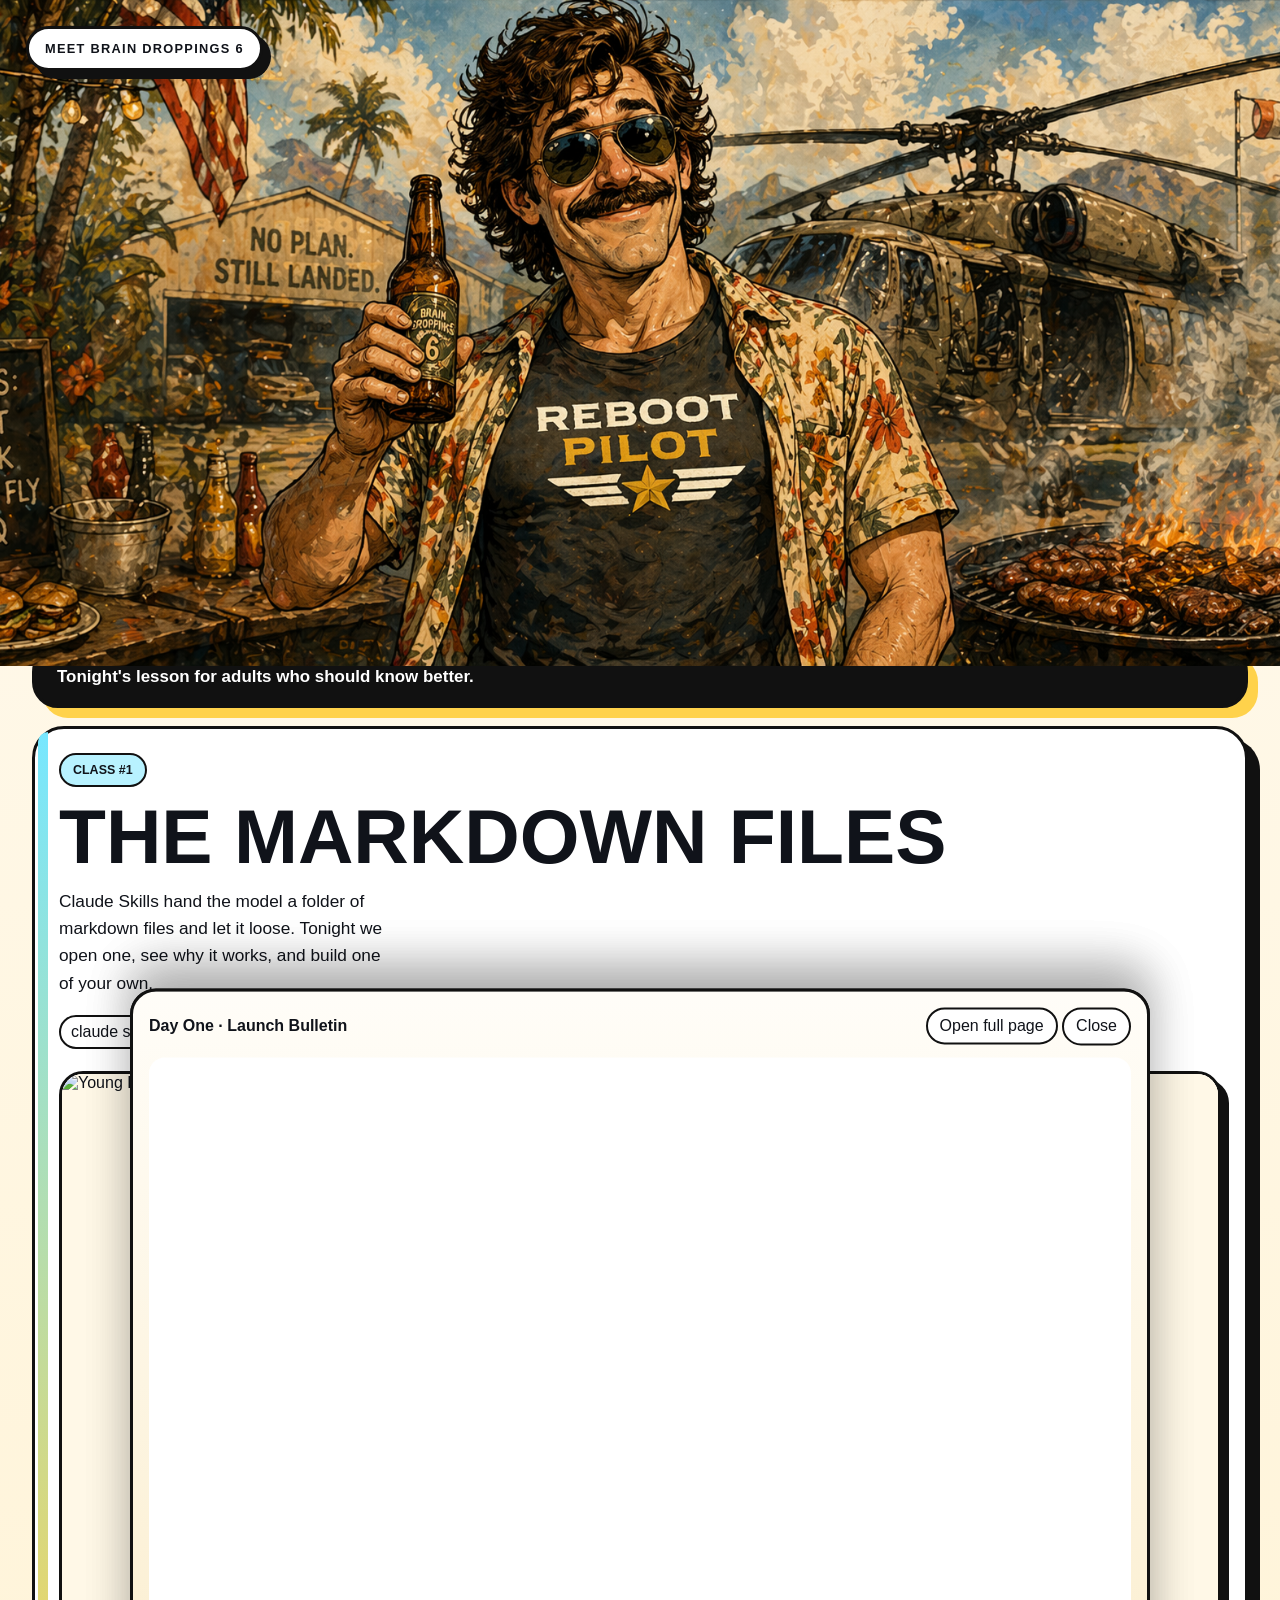
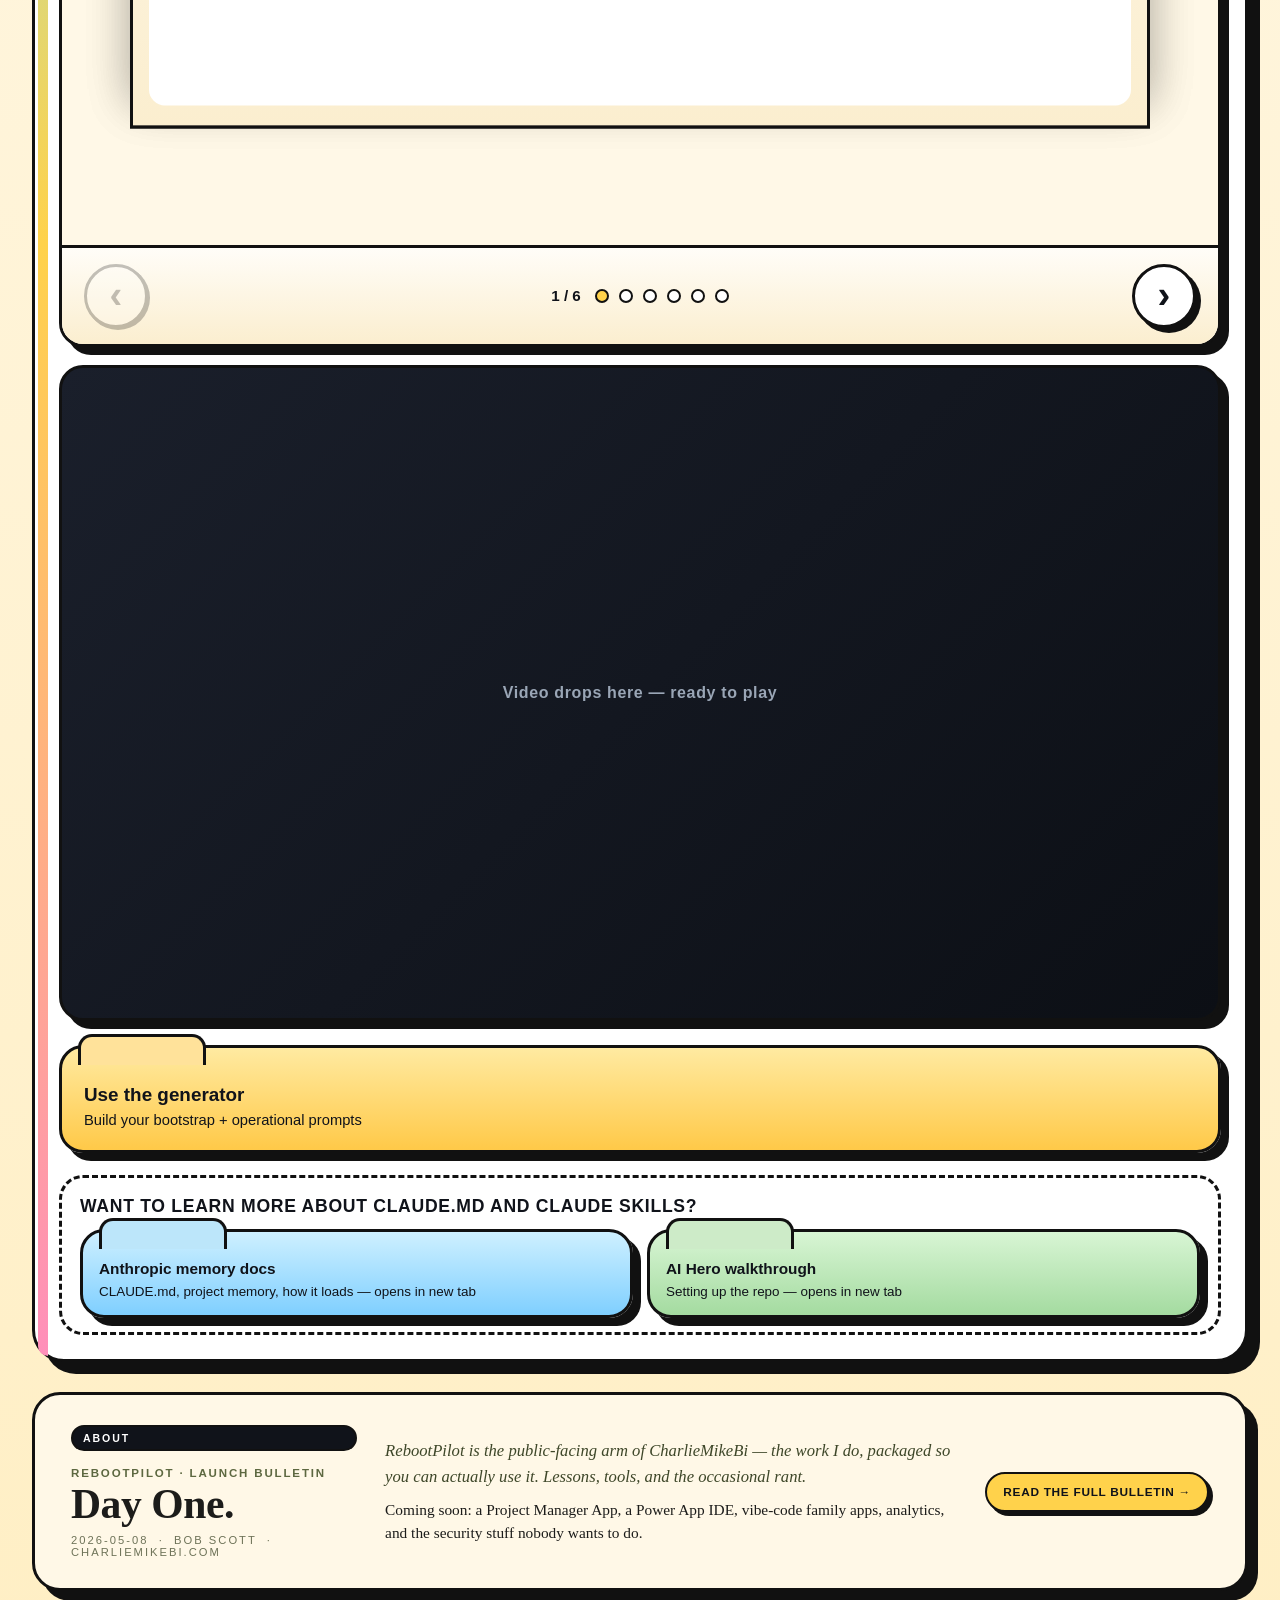
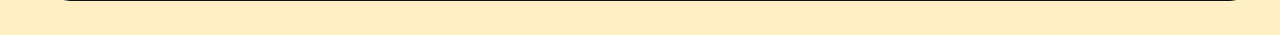
==== index.html @ c3f20cb5 "comic: strip Gemini watermark stars from all 6 panels; move carousel prev/next out of image overlay " ====
<!doctype html>
<html lang="en">
<head>
<meta charset="utf-8" />
<meta name="viewport" content="width=device-width,initial-scale=1" />
<title>RebootPilot &mdash; The Markdown Files</title>
<link rel="stylesheet" href="styles.css" />
</head>
<body>
<section class="hero">
  <img src="assets/brain-droppings-6-banner.png" alt="Brain Droppings 6" class="hero-image" />
  <div class="hero-mark">Meet Brain Droppings 6</div>
</section>

<main class="deck">
  <section class="headline-card">Tonight's lesson for adults who should know better.</section>
  <section class="layout">
    <article class="lesson-card">
      <span class="eyebrow">Class #1</span>
      <h1>The Markdown Files</h1>
      <p class="lede">Claude Skills hand the model a folder of markdown files and let it loose. Tonight we open one, see why it works, and build one of your own.</p>
      <div class="meta-row">
        <span>claude skills</span><span>llm</span><span>difficulty 2/5</span>
      </div>
      <figure class="comic comic-carousel" aria-roledescription="carousel" aria-label="The Markdown Files comic">
        <div class="carousel-stage">
          <div class="carousel-track" id="comicTrack">
            <div class="carousel-slide" role="group" aria-roledescription="slide" aria-label="Panel 1 of 6">
              <img src="assets/comic1-1.png" alt="Young Bub hands SFC Murillo a yellow sticky note reading 0600 BUB DRESS BLUES M." loading="eager" />
            </div>
            <div class="carousel-slide" role="group" aria-roledescription="slide" aria-label="Panel 2 of 6">
              <img src="assets/comic1-2.png" alt="On the PT field, Murillo yells YOU WILL NOT DISRESPECT YOUR LT while Lt Droppings stands at attention." loading="lazy" />
            </div>
            <div class="carousel-slide" role="group" aria-roledescription="slide" aria-label="Panel 3 of 6">
              <img src="assets/comic1-3.png" alt="Years later, 1LT Droppings at his desk; Murillo, now in civvies with a duffel, says GOOD TO SEE HOW MUCH BETTER YOU&#39;VE GOTTEN AT PT, SIR." loading="lazy" />
            </div>
            <div class="carousel-slide" role="group" aria-roledescription="slide" aria-label="Panel 4 of 6">
              <img src="assets/comic1-4.png" alt="Modern Bob in a Hawaiian shirt holds a beer next to a RebootPilot mug while an auto-routed Friday Jersey Day email loads on the laptop." loading="lazy" />
            </div>
            <div class="carousel-slide" role="group" aria-roledescription="slide" aria-label="Panel 5 of 6">
              <img src="assets/comic1-5.png" alt="From a pickup truck Bob calls GOOD LUCK BUB to his teenage son in a fantasy-football jersey outside Oceanview High." loading="lazy" />
            </div>
            <div class="carousel-slide" role="group" aria-roledescription="slide" aria-label="Panel 6 of 6">
              <img src="assets/comic1-6.png" alt="On the porch at sunset Bob and his son share a laugh; the framed 0600 BUB DRESS BLUES M note hangs on the wall behind them." loading="lazy" />
            </div>
          </div>
          <div class="carousel-banner" id="comicBanner" hidden>17 Years Later</div>
        </div>
        <div class="carousel-foot">
          <button class="carousel-btn carousel-btn--prev" type="button" data-comic-prev aria-label="Previous panel">&lsaquo;</button>
          <div class="carousel-meta">
            <span class="carousel-counter" id="comicCounter">1 / 6</span>
            <div class="carousel-dots" role="tablist" aria-label="Jump to panel">
              <button type="button" data-comic-dot="0" aria-label="Panel 1"></button>
              <button type="button" data-comic-dot="1" aria-label="Panel 2"></button>
              <button type="button" data-comic-dot="2" aria-label="Panel 3"></button>
              <button type="button" data-comic-dot="3" aria-label="Panel 4"></button>
              <button type="button" data-comic-dot="4" aria-label="Panel 5"></button>
              <button type="button" data-comic-dot="5" aria-label="Panel 6"></button>
            </div>
          </div>
          <button class="carousel-btn carousel-btn--next" type="button" data-comic-next aria-label="Next panel">&rsaquo;</button>
        </div>
      </figure>
      <figure class="lesson-video" aria-label="Lesson video">
        <div class="video-placeholder">Video drops here &mdash; ready to play</div>
      </figure>
      <div class="folder-row folder-row--main">
        <button class="folder folder--tool" type="button" data-tool-toggle>
          <strong>Use the generator</strong>
          <span>Build your bootstrap + operational prompts</span>
        </button>
      </div>
      <aside class="learn-more">
        <h3 class="learn-more-title">Want to learn more about CLAUDE.md and Claude Skills?</h3>
        <div class="folder-row folder-row--learn">
          <a class="folder folder--docs" href="https://code.claude.com/docs/en/memory" target="_blank" rel="noopener noreferrer">
            <strong>Anthropic memory docs</strong>
            <span>CLAUDE.md, project memory, how it loads &mdash; opens in new tab</span>
          </a>
          <a class="folder folder--ref" href="https://www.aihero.dev/setting-up-the-repo-3qgzu" target="_blank" rel="noopener noreferrer">
            <strong>AI Hero walkthrough</strong>
            <span>Setting up the repo &mdash; opens in new tab</span>
          </a>
        </div>
      </aside>
    </article>

    <aside class="side-column about-band">
      <section class="bulletin">
        <div class="bulletin-mast">
          <span class="bulletin-tag">About</span>
          <div class="bulletin-kicker">RebootPilot &middot; Launch Bulletin</div>
          <h2 class="bulletin-headline">Day One.</h2>
          <p class="bulletin-meta">2026-05-08 &nbsp;&middot;&nbsp; Bob Scott &nbsp;&middot;&nbsp; charliemikebi.com</p>
        </div>
        <div class="bulletin-body">
          <p class="bulletin-lede">RebootPilot is the public-facing arm of CharlieMikeBi &mdash; the work I do, packaged so you can actually use it. Lessons, tools, and the occasional rant.</p>
          <p class="bulletin-tease">Coming soon: a Project Manager App, a Power App IDE, vibe-code family apps, analytics, and the security stuff nobody wants to do.</p>
        </div>
        <a class="bulletin-link" href="launch-flyer.html" data-bulletin-toggle>Read the full bulletin &rarr;</a>
      </section>
    </aside>
  </section>
</main>

<div class="drawer-scrim" id="drawerScrim" hidden></div>

<div class="notebook" id="toolNotebook">
  <div class="notebook-sheet">
    <div class="notebook-tabs">
      <strong>Prompt Generator</strong>
      <div>
        <a href="items/note-intake.html">Open full page</a>
        <button type="button" data-close-drawer>Close</button>
      </div>
    </div>
    <iframe title="Note Intake" data-src="items/note-intake.html"></iframe>
  </div>
</div>

<div class="notebook" id="bulletinDrawer">
  <div class="notebook-sheet">
    <div class="notebook-tabs">
      <strong>Day One &middot; Launch Bulletin</strong>
      <div>
        <a href="launch-flyer.html">Open full page</a>
        <button type="button" data-close-drawer>Close</button>
      </div>
    </div>
    <iframe title="Day One Launch Bulletin" data-src="launch-flyer.html"></iframe>
  </div>
</div>

<script src="script.js"></script>
</body>
</html>
---- styles.css ----
:root{--ink:#10131a;--paper:#fff8e7;--pink:#ff8fba;--sky:#77e7ff;--gold:#ffd24b;--line:#111;--shadow:12px 12px 0 #111}*{box-sizing:border-box}body{margin:0;background:linear-gradient(180deg,#fffaf0,#ffefc5);color:var(--ink);font-family:"Trebuchet MS",Verdana,sans-serif}.hero{position:relative}.hero-image{display:block;width:100%;height:74vh;object-fit:cover}.hero-mark{position:absolute;left:26px;top:26px;padding:12px 16px;border:3px solid var(--line);border-radius:999px;background:#fff;box-shadow:8px 8px 0 var(--line);font-size:.8rem;font-weight:900;text-transform:uppercase;letter-spacing:.1em}.deck{width:min(95%,1240px);margin:-20px auto 44px;display:grid;gap:18px}.headline-card{padding:18px 22px;border:3px solid var(--line);border-radius:26px;background:#111;color:#fff;box-shadow:10px 10px 0 var(--gold);font-size:1.06rem;font-weight:800}.layout{display:grid;grid-template-columns:1fr;gap:22px}.lesson-card,.bubble,.notebook-sheet{background:#fff;border:3px solid var(--line)}.lesson-card{padding:24px;border-radius:32px;box-shadow:var(--shadow);position:relative}.lesson-card::before{content:"";position:absolute;inset:3px auto 3px 3px;width:10px;background:linear-gradient(180deg,var(--sky),var(--gold),var(--pink));border-radius:29px 0 0 29px}.eyebrow{display:inline-flex;padding:8px 12px;border:2px solid var(--line);border-radius:999px;background:#b8f2ff;font-size:.78rem;font-weight:900;text-transform:uppercase}.lesson-card h1{margin:16px 0 10px;font-family:Impact,Haettenschweiler,"Arial Narrow Bold",sans-serif;font-size:clamp(3rem,6vw,5rem);line-height:.88;text-transform:uppercase}.lede{max-width:34ch;font-size:1.08rem;line-height:1.58}.meta-row{display:flex;flex-wrap:wrap;gap:8px;margin:18px 0}.meta-row span{padding:6px 10px;border:2px solid var(--line);border-radius:999px;background:#fff}.folder-row{display:grid;grid-template-columns:repeat(auto-fit,minmax(220px,1fr));gap:14px;margin-top:20px}.folder{position:relative;display:block;padding:30px 18px 18px;border:3px solid var(--line);border-radius:24px;text-align:left;background:#fff;color:var(--ink);text-decoration:none;font:inherit;cursor:pointer;box-shadow:8px 8px 0 var(--line)}.folder::before{content:"";position:absolute;top:-14px;left:16px;width:122px;height:28px;border:3px solid var(--line);border-bottom:none;border-radius:14px 14px 0 0}.folder strong{display:block;font-size:1.05rem}.folder span{display:block;margin-top:6px;font-size:.92rem}.folder--video{background:linear-gradient(180deg,#ffdce8,#ffabc8)}.folder--video::before{background:#ffd7e5}.folder--tool{background:linear-gradient(180deg,#ffeaa1,#ffc948)}.folder--tool::before{background:#ffe29a}.folder--docs{background:linear-gradient(180deg,#cef0ff,#7fcfff)}.folder--docs::before{background:#bce6fa}.folder--ref{background:linear-gradient(180deg,#d8f5d4,#a4dba0)}.folder--ref::before{background:#cdebc8}.video-stage{display:none;margin-top:18px;padding:16px;border:3px dashed var(--line);border-radius:24px;background:linear-gradient(135deg,#d7fbff,#fff4ba,#ffd7e8)}.video-stage.is-open{display:block}.stage-bar,.notebook-tabs{display:flex;justify-content:space-between;gap:10px;align-items:center;margin-bottom:12px}.stage-bar button,.notebook-tabs button,.notebook-tabs a{padding:8px 12px;border-radius:999px;border:2px solid var(--line);background:#fff;color:var(--ink);text-decoration:none;font:inherit;cursor:pointer}.video-placeholder{aspect-ratio:16/9;border:3px solid var(--line);border-radius:20px;background:rgba(255,255,255,.55);display:flex;align-items:center;justify-content:center;text-align:center;font-weight:800}.side-column{display:grid;gap:14px}.about-band{margin-top:8px}.bubble{padding:18px;border-radius:24px;box-shadow:10px 10px 0 var(--line)}.bubble strong{display:block;margin-bottom:8px;font-size:.8rem;text-transform:uppercase}.bubble p{margin:0;line-height:1.6}.bubble--pink{background:#ffe3ee}.bubble--sky{background:#d8f8ff}.notebook{position:fixed;left:0;right:0;bottom:0;z-index:30;padding:12px;transform:translateY(110%);transition:transform .55s cubic-bezier(.16,1,.3,1);will-change:transform;pointer-events:none}.notebook.is-open{transform:translateY(0);pointer-events:auto}.drawer-scrim{position:fixed;inset:0;background:rgba(16,19,26,.55);opacity:0;transition:opacity .3s ease;z-index:25;cursor:pointer}.drawer-scrim.is-visible{opacity:1}body.drawer-open{overflow:hidden}.notebook-sheet{width:min(1020px,100%);margin:0 auto;border-radius:26px 26px 0 0;box-shadow:0 -24px 46px rgba(0,0,0,.18);padding:16px;background:linear-gradient(180deg,#fffdf8,#fbeecf)}.notebook-sheet iframe{width:100%;height:min(72vh,760px);border:0;border-radius:16px;background:#fff}.comic{margin:22px 0 6px;padding:0;border:3px solid var(--line);border-radius:24px;overflow:hidden;background:#fff;box-shadow:8px 8px 0 var(--line)}.comic-carousel{padding:0}.carousel-stage{position:relative;background:var(--paper);overflow:hidden}.carousel-track{display:flex;width:100%;transition:transform .45s cubic-bezier(.16,1,.3,1);will-change:transform}.carousel-slide{flex:0 0 100%;display:block;background:var(--paper)}.carousel-slide img{display:block;width:100%;height:auto;background:var(--paper)}.carousel-banner{position:absolute;top:14px;left:14px;padding:8px 14px;border:3px solid var(--line);border-radius:999px;background:#111;color:var(--gold);font-family:Impact,Haettenschweiler,"Arial Narrow Bold",sans-serif;font-size:.92rem;letter-spacing:.16em;text-transform:uppercase;box-shadow:3px 3px 0 var(--line);z-index:5;pointer-events:none}.carousel-banner[hidden]{display:none}.carousel-foot{display:flex;justify-content:space-between;align-items:center;gap:18px;padding:16px 22px;border-top:3px solid var(--line);background:linear-gradient(180deg,#fffdf8,#fbeecf)}.carousel-meta{display:flex;align-items:center;gap:14px;flex:1;justify-content:center}.carousel-btn{width:64px;height:64px;border:3px solid var(--line);border-radius:999px;background:#fff;font-size:2.4rem;font-weight:900;cursor:pointer;box-shadow:5px 5px 0 var(--line);font-family:inherit;line-height:1;display:flex;align-items:center;justify-content:center;color:var(--ink);transition:transform .15s ease,background .15s ease;flex-shrink:0;padding:0}.carousel-btn:hover:not(:disabled){background:var(--gold);transform:scale(1.06)}.carousel-btn:disabled{opacity:.25;cursor:not-allowed;box-shadow:2px 2px 0 var(--line)}.carousel-counter{font-weight:800;font-size:.95rem}.carousel-dots{display:flex;gap:10px}.carousel-dots button{width:14px;height:14px;border-radius:50%;border:2px solid var(--line);background:#fff;cursor:pointer;padding:0;transition:transform .15s ease,background .15s ease}.carousel-dots button:hover{transform:scale(1.2)}.carousel-dots button[aria-current="true"]{background:var(--gold)}@media(max-width:540px){.carousel-btn{width:52px;height:52px;font-size:2rem}.carousel-banner{font-size:.82rem;padding:6px 12px}.carousel-foot{padding:12px 14px;gap:10px}.carousel-meta{gap:8px}}.lesson-video{margin:18px 0 6px;padding:0;border:3px solid var(--line);border-radius:24px;overflow:hidden;background:#101216;box-shadow:8px 8px 0 var(--line)}.lesson-video .video-placeholder{aspect-ratio:16/9;border:0;border-radius:0;background:linear-gradient(135deg,#1a1f2b,#0c0f15);color:#9aa6b6;display:flex;align-items:center;justify-content:center;text-align:center;font-weight:800;letter-spacing:.04em}.lesson-video iframe{display:block;width:100%;aspect-ratio:16/9;border:0}.folder-row--main{grid-template-columns:1fr;margin-top:24px}.folder-row--main .folder{padding:36px 22px 22px}.folder-row--main .folder strong{font-size:1.18rem}.learn-more{margin-top:22px;padding:18px 18px 14px;border:3px dashed var(--line);border-radius:24px;background:rgba(255,255,255,.55)}.learn-more-title{margin:0 0 12px;font-family:Impact,Haettenschweiler,"Arial Narrow Bold",sans-serif;font-size:1.1rem;letter-spacing:.04em;text-transform:uppercase;color:var(--ink)}.folder-row--learn{grid-template-columns:repeat(auto-fit,minmax(220px,1fr));margin-top:0}.folder-row--learn .folder{padding:28px 16px 16px}.folder-row--learn .folder strong{font-size:.96rem}.folder-row--learn .folder span{font-size:.84rem}.bulletin-tag{display:inline-block;margin-bottom:10px;padding:5px 10px;border:2px solid var(--line);border-radius:999px;background:var(--ink);color:#fff;font-family:"Helvetica Neue",Arial,sans-serif;font-size:.66rem;font-weight:900;text-transform:uppercase;letter-spacing:.18em}.bulletin{padding:30px 36px;background:var(--paper);border:3px solid var(--line);border-radius:28px;box-shadow:10px 10px 0 var(--line);font-family:"Iowan Old Style","Palatino Linotype",Georgia,serif;color:#1c1c1a;display:grid;grid-template-columns:minmax(220px,1fr) 2fr auto;gap:28px;align-items:center}.bulletin-mast{display:flex;flex-direction:column;gap:6px}.bulletin-kicker{font-family:"Helvetica Neue",Arial,sans-serif;font-weight:800;text-transform:uppercase;letter-spacing:.16em;font-size:.72rem;color:#5d6840;margin:0}.bulletin-headline{font-family:"Iowan Old Style","Palatino Linotype",Georgia,serif;font-size:2.6rem;line-height:.95;letter-spacing:-.01em;font-weight:800;margin:0;text-transform:none;color:#1c1c1a}.bulletin-meta{font-family:"Helvetica Neue",Arial,sans-serif;font-size:.7rem;text-transform:uppercase;letter-spacing:.18em;color:#3e4729;margin:4px 0 0;opacity:.75}.bulletin-body{display:flex;flex-direction:column;gap:8px}.bulletin-lede{font-style:italic;font-size:1.04rem;line-height:1.55;margin:0;color:#3e4729}.bulletin-tease{font-size:.96rem;line-height:1.55;margin:0}.bulletin-link{display:inline-block;justify-self:end;padding:11px 16px;border:2px solid var(--line);border-radius:999px;background:var(--gold);color:var(--ink);text-decoration:none;font-family:"Helvetica Neue",Arial,sans-serif;font-weight:800;text-transform:uppercase;letter-spacing:.06em;font-size:.74rem;box-shadow:4px 4px 0 var(--line);white-space:nowrap}.bulletin-link:hover{background:var(--pink)}@media(max-width:920px){.bulletin{grid-template-columns:1fr;gap:18px;padding:22px}.bulletin-headline{font-size:2rem}.bulletin-link{justify-self:start}}@media(max-width:920px){.layout,.folder-row{grid-template-columns:1fr}.hero-mark{left:20px;top:20px}.bulletin-headline{font-size:2rem}}
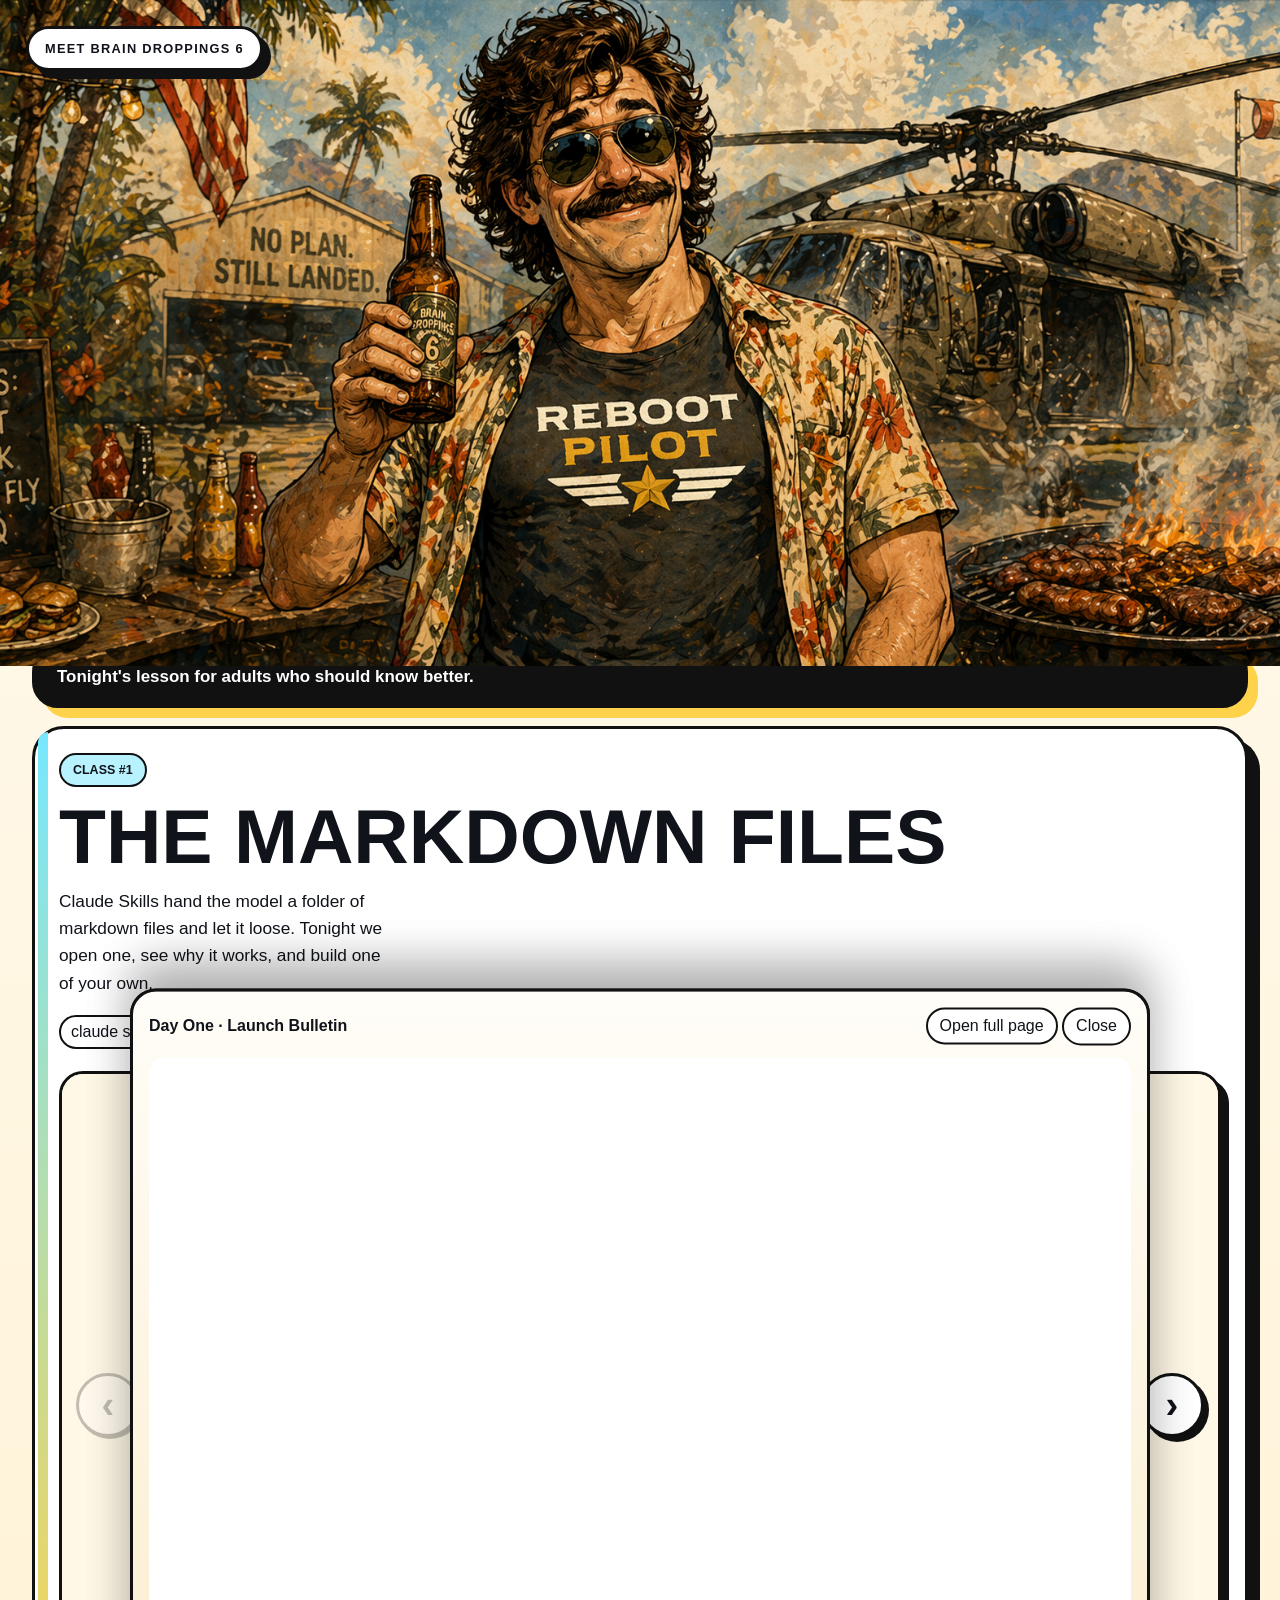
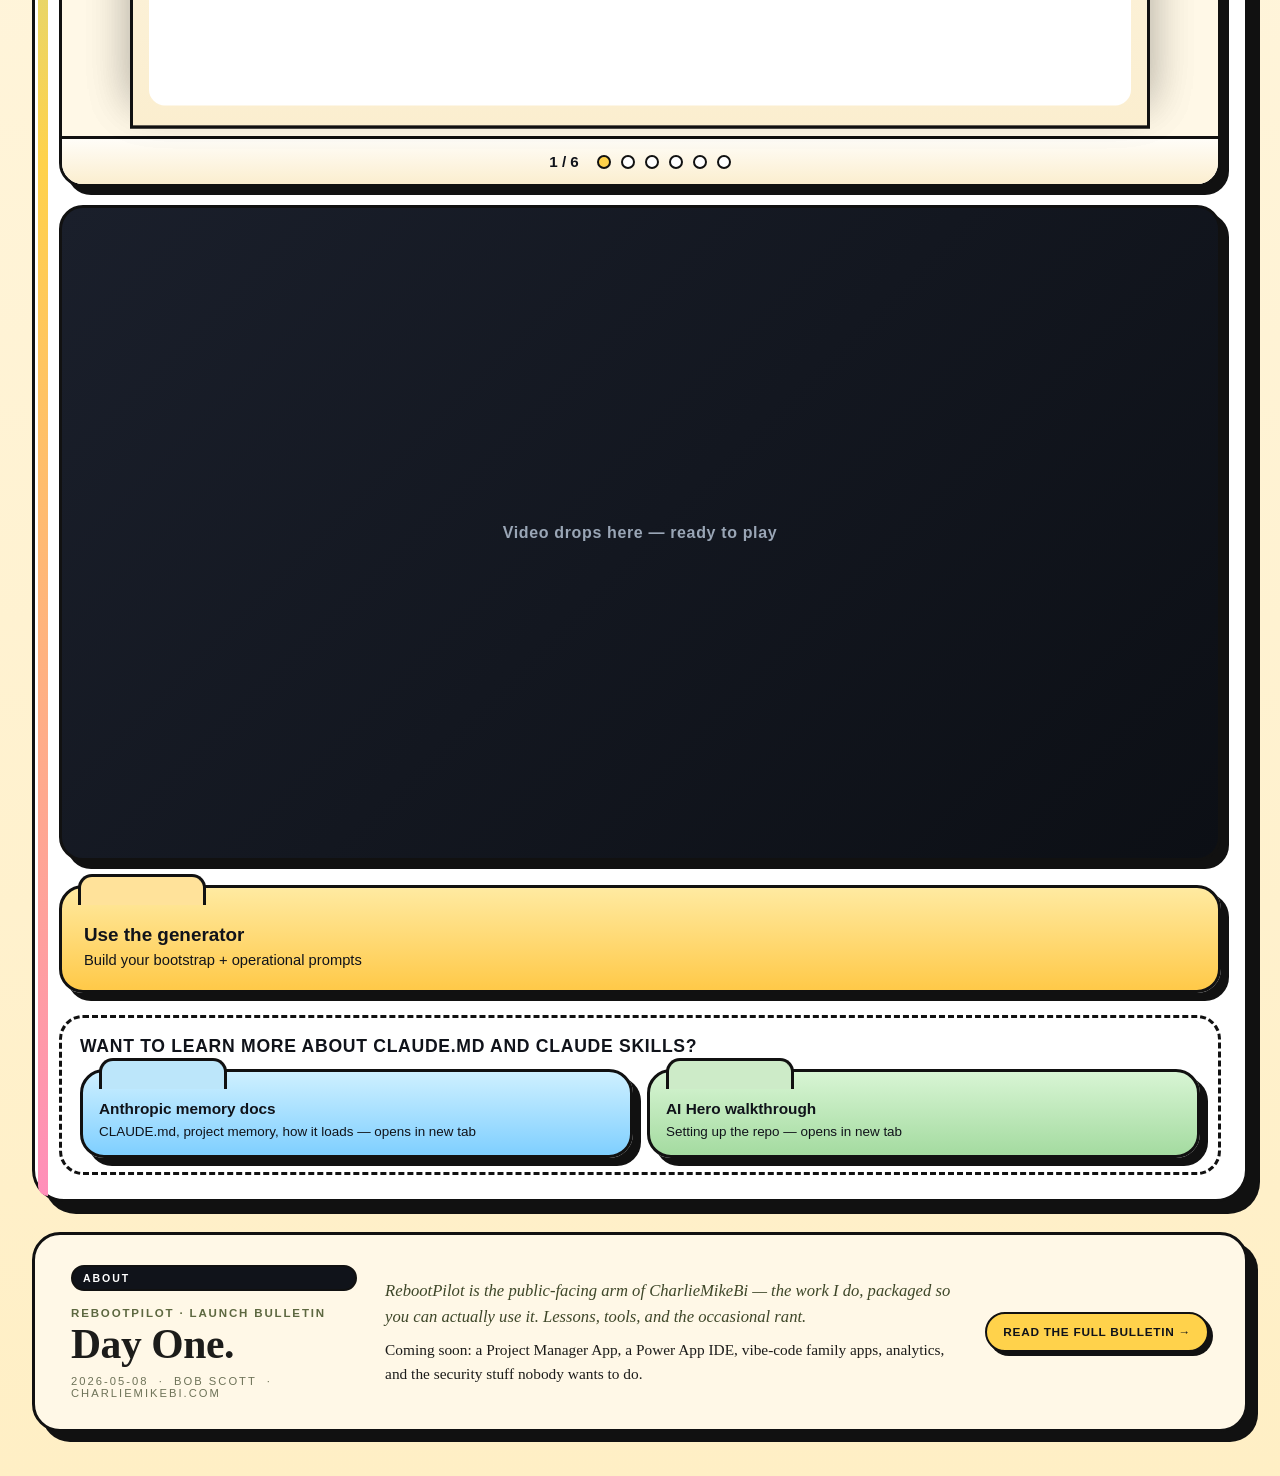
==== commit c2c1a1e8: "carousel: arrows on the SIDES adjacent to image; cap image at 70vh so the whole carousel fits viewpo" ====
--- a/index.html
+++ b/index.html
@@ -24,42 +24,42 @@
       </div>
       <figure class="comic comic-carousel" aria-roledescription="carousel" aria-label="The Markdown Files comic">
         <div class="carousel-stage">
-          <div class="carousel-track" id="comicTrack">
-            <div class="carousel-slide" role="group" aria-roledescription="slide" aria-label="Panel 1 of 6">
-              <img src="assets/comic1-1.png" alt="Young Bub hands SFC Murillo a yellow sticky note reading 0600 BUB DRESS BLUES M." loading="eager" />
+          <button class="carousel-btn carousel-btn--prev" type="button" data-comic-prev aria-label="Previous panel">&lsaquo;</button>
+          <div class="carousel-track-wrap">
+            <div class="carousel-track" id="comicTrack">
+              <div class="carousel-slide" role="group" aria-roledescription="slide" aria-label="Panel 1 of 6">
+                <img src="assets/comic1-1.png" alt="Young Bub hands SFC Murillo a yellow sticky note reading 0600 BUB DRESS BLUES M." loading="eager" />
+              </div>
+              <div class="carousel-slide" role="group" aria-roledescription="slide" aria-label="Panel 2 of 6">
+                <img src="assets/comic1-2.png" alt="On the PT field, Murillo yells YOU WILL NOT DISRESPECT YOUR LT while Lt Droppings stands at attention." loading="lazy" />
+              </div>
+              <div class="carousel-slide" role="group" aria-roledescription="slide" aria-label="Panel 3 of 6">
+                <img src="assets/comic1-3.png" alt="Years later, 1LT Droppings at his desk; Murillo, now in civvies with a duffel, says GOOD TO SEE HOW MUCH BETTER YOU&#39;VE GOTTEN AT PT, SIR." loading="lazy" />
+              </div>
+              <div class="carousel-slide" role="group" aria-roledescription="slide" aria-label="Panel 4 of 6">
+                <img src="assets/comic1-4.png" alt="Modern Bob in a Hawaiian shirt holds a beer next to a RebootPilot mug while an auto-routed Friday Jersey Day email loads on the laptop." loading="lazy" />
+              </div>
+              <div class="carousel-slide" role="group" aria-roledescription="slide" aria-label="Panel 5 of 6">
+                <img src="assets/comic1-5.png" alt="From a pickup truck Bob calls GOOD LUCK BUB to his teenage son in a fantasy-football jersey outside Oceanview High." loading="lazy" />
+              </div>
+              <div class="carousel-slide" role="group" aria-roledescription="slide" aria-label="Panel 6 of 6">
+                <img src="assets/comic1-6.png" alt="On the porch at sunset Bob and his son share a laugh; the framed 0600 BUB DRESS BLUES M note hangs on the wall behind them." loading="lazy" />
+              </div>
             </div>
-            <div class="carousel-slide" role="group" aria-roledescription="slide" aria-label="Panel 2 of 6">
-              <img src="assets/comic1-2.png" alt="On the PT field, Murillo yells YOU WILL NOT DISRESPECT YOUR LT while Lt Droppings stands at attention." loading="lazy" />
-            </div>
-            <div class="carousel-slide" role="group" aria-roledescription="slide" aria-label="Panel 3 of 6">
-              <img src="assets/comic1-3.png" alt="Years later, 1LT Droppings at his desk; Murillo, now in civvies with a duffel, says GOOD TO SEE HOW MUCH BETTER YOU&#39;VE GOTTEN AT PT, SIR." loading="lazy" />
-            </div>
-            <div class="carousel-slide" role="group" aria-roledescription="slide" aria-label="Panel 4 of 6">
-              <img src="assets/comic1-4.png" alt="Modern Bob in a Hawaiian shirt holds a beer next to a RebootPilot mug while an auto-routed Friday Jersey Day email loads on the laptop." loading="lazy" />
-            </div>
-            <div class="carousel-slide" role="group" aria-roledescription="slide" aria-label="Panel 5 of 6">
-              <img src="assets/comic1-5.png" alt="From a pickup truck Bob calls GOOD LUCK BUB to his teenage son in a fantasy-football jersey outside Oceanview High." loading="lazy" />
-            </div>
-            <div class="carousel-slide" role="group" aria-roledescription="slide" aria-label="Panel 6 of 6">
-              <img src="assets/comic1-6.png" alt="On the porch at sunset Bob and his son share a laugh; the framed 0600 BUB DRESS BLUES M note hangs on the wall behind them." loading="lazy" />
-            </div>
+            <div class="carousel-banner" id="comicBanner" hidden>17 Years Later</div>
           </div>
-          <div class="carousel-banner" id="comicBanner" hidden>17 Years Later</div>
+          <button class="carousel-btn carousel-btn--next" type="button" data-comic-next aria-label="Next panel">&rsaquo;</button>
         </div>
         <div class="carousel-foot">
-          <button class="carousel-btn carousel-btn--prev" type="button" data-comic-prev aria-label="Previous panel">&lsaquo;</button>
-          <div class="carousel-meta">
-            <span class="carousel-counter" id="comicCounter">1 / 6</span>
-            <div class="carousel-dots" role="tablist" aria-label="Jump to panel">
-              <button type="button" data-comic-dot="0" aria-label="Panel 1"></button>
-              <button type="button" data-comic-dot="1" aria-label="Panel 2"></button>
-              <button type="button" data-comic-dot="2" aria-label="Panel 3"></button>
-              <button type="button" data-comic-dot="3" aria-label="Panel 4"></button>
-              <button type="button" data-comic-dot="4" aria-label="Panel 5"></button>
-              <button type="button" data-comic-dot="5" aria-label="Panel 6"></button>
-            </div>
+          <span class="carousel-counter" id="comicCounter">1 / 6</span>
+          <div class="carousel-dots" role="tablist" aria-label="Jump to panel">
+            <button type="button" data-comic-dot="0" aria-label="Panel 1"></button>
+            <button type="button" data-comic-dot="1" aria-label="Panel 2"></button>
+            <button type="button" data-comic-dot="2" aria-label="Panel 3"></button>
+            <button type="button" data-comic-dot="3" aria-label="Panel 4"></button>
+            <button type="button" data-comic-dot="4" aria-label="Panel 5"></button>
+            <button type="button" data-comic-dot="5" aria-label="Panel 6"></button>
           </div>
-          <button class="carousel-btn carousel-btn--next" type="button" data-comic-next aria-label="Next panel">&rsaquo;</button>
         </div>
       </figure>
       <figure class="lesson-video" aria-label="Lesson video">
--- a/styles.css
+++ b/styles.css
@@ -1 +1 @@
-:root{--ink:#10131a;--paper:#fff8e7;--pink:#ff8fba;--sky:#77e7ff;--gold:#ffd24b;--line:#111;--shadow:12px 12px 0 #111}*{box-sizing:border-box}body{margin:0;background:linear-gradient(180deg,#fffaf0,#ffefc5);color:var(--ink);font-family:"Trebuchet MS",Verdana,sans-serif}.hero{position:relative}.hero-image{display:block;width:100%;height:74vh;object-fit:cover}.hero-mark{position:absolute;left:26px;top:26px;padding:12px 16px;border:3px solid var(--line);border-radius:999px;background:#fff;box-shadow:8px 8px 0 var(--line);font-size:.8rem;font-weight:900;text-transform:uppercase;letter-spacing:.1em}.deck{width:min(95%,1240px);margin:-20px auto 44px;display:grid;gap:18px}.headline-card{padding:18px 22px;border:3px solid var(--line);border-radius:26px;background:#111;color:#fff;box-shadow:10px 10px 0 var(--gold);font-size:1.06rem;font-weight:800}.layout{display:grid;grid-template-columns:1fr;gap:22px}.lesson-card,.bubble,.notebook-sheet{background:#fff;border:3px solid var(--line)}.lesson-card{padding:24px;border-radius:32px;box-shadow:var(--shadow);position:relative}.lesson-card::before{content:"";position:absolute;inset:3px auto 3px 3px;width:10px;background:linear-gradient(180deg,var(--sky),var(--gold),var(--pink));border-radius:29px 0 0 29px}.eyebrow{display:inline-flex;padding:8px 12px;border:2px solid var(--line);border-radius:999px;background:#b8f2ff;font-size:.78rem;font-weight:900;text-transform:uppercase}.lesson-card h1{margin:16px 0 10px;font-family:Impact,Haettenschweiler,"Arial Narrow Bold",sans-serif;font-size:clamp(3rem,6vw,5rem);line-height:.88;text-transform:uppercase}.lede{max-width:34ch;font-size:1.08rem;line-height:1.58}.meta-row{display:flex;flex-wrap:wrap;gap:8px;margin:18px 0}.meta-row span{padding:6px 10px;border:2px solid var(--line);border-radius:999px;background:#fff}.folder-row{display:grid;grid-template-columns:repeat(auto-fit,minmax(220px,1fr));gap:14px;margin-top:20px}.folder{position:relative;display:block;padding:30px 18px 18px;border:3px solid var(--line);border-radius:24px;text-align:left;background:#fff;color:var(--ink);text-decoration:none;font:inherit;cursor:pointer;box-shadow:8px 8px 0 var(--line)}.folder::before{content:"";position:absolute;top:-14px;left:16px;width:122px;height:28px;border:3px solid var(--line);border-bottom:none;border-radius:14px 14px 0 0}.folder strong{display:block;font-size:1.05rem}.folder span{display:block;margin-top:6px;font-size:.92rem}.folder--video{background:linear-gradient(180deg,#ffdce8,#ffabc8)}.folder--video::before{background:#ffd7e5}.folder--tool{background:linear-gradient(180deg,#ffeaa1,#ffc948)}.folder--tool::before{background:#ffe29a}.folder--docs{background:linear-gradient(180deg,#cef0ff,#7fcfff)}.folder--docs::before{background:#bce6fa}.folder--ref{background:linear-gradient(180deg,#d8f5d4,#a4dba0)}.folder--ref::before{background:#cdebc8}.video-stage{display:none;margin-top:18px;padding:16px;border:3px dashed var(--line);border-radius:24px;background:linear-gradient(135deg,#d7fbff,#fff4ba,#ffd7e8)}.video-stage.is-open{display:block}.stage-bar,.notebook-tabs{display:flex;justify-content:space-between;gap:10px;align-items:center;margin-bottom:12px}.stage-bar button,.notebook-tabs button,.notebook-tabs a{padding:8px 12px;border-radius:999px;border:2px solid var(--line);background:#fff;color:var(--ink);text-decoration:none;font:inherit;cursor:pointer}.video-placeholder{aspect-ratio:16/9;border:3px solid var(--line);border-radius:20px;background:rgba(255,255,255,.55);display:flex;align-items:center;justify-content:center;text-align:center;font-weight:800}.side-column{display:grid;gap:14px}.about-band{margin-top:8px}.bubble{padding:18px;border-radius:24px;box-shadow:10px 10px 0 var(--line)}.bubble strong{display:block;margin-bottom:8px;font-size:.8rem;text-transform:uppercase}.bubble p{margin:0;line-height:1.6}.bubble--pink{background:#ffe3ee}.bubble--sky{background:#d8f8ff}.notebook{position:fixed;left:0;right:0;bottom:0;z-index:30;padding:12px;transform:translateY(110%);transition:transform .55s cubic-bezier(.16,1,.3,1);will-change:transform;pointer-events:none}.notebook.is-open{transform:translateY(0);pointer-events:auto}.drawer-scrim{position:fixed;inset:0;background:rgba(16,19,26,.55);opacity:0;transition:opacity .3s ease;z-index:25;cursor:pointer}.drawer-scrim.is-visible{opacity:1}body.drawer-open{overflow:hidden}.notebook-sheet{width:min(1020px,100%);margin:0 auto;border-radius:26px 26px 0 0;box-shadow:0 -24px 46px rgba(0,0,0,.18);padding:16px;background:linear-gradient(180deg,#fffdf8,#fbeecf)}.notebook-sheet iframe{width:100%;height:min(72vh,760px);border:0;border-radius:16px;background:#fff}.comic{margin:22px 0 6px;padding:0;border:3px solid var(--line);border-radius:24px;overflow:hidden;background:#fff;box-shadow:8px 8px 0 var(--line)}.comic-carousel{padding:0}.carousel-stage{position:relative;background:var(--paper);overflow:hidden}.carousel-track{display:flex;width:100%;transition:transform .45s cubic-bezier(.16,1,.3,1);will-change:transform}.carousel-slide{flex:0 0 100%;display:block;background:var(--paper)}.carousel-slide img{display:block;width:100%;height:auto;background:var(--paper)}.carousel-banner{position:absolute;top:14px;left:14px;padding:8px 14px;border:3px solid var(--line);border-radius:999px;background:#111;color:var(--gold);font-family:Impact,Haettenschweiler,"Arial Narrow Bold",sans-serif;font-size:.92rem;letter-spacing:.16em;text-transform:uppercase;box-shadow:3px 3px 0 var(--line);z-index:5;pointer-events:none}.carousel-banner[hidden]{display:none}.carousel-foot{display:flex;justify-content:space-between;align-items:center;gap:18px;padding:16px 22px;border-top:3px solid var(--line);background:linear-gradient(180deg,#fffdf8,#fbeecf)}.carousel-meta{display:flex;align-items:center;gap:14px;flex:1;justify-content:center}.carousel-btn{width:64px;height:64px;border:3px solid var(--line);border-radius:999px;background:#fff;font-size:2.4rem;font-weight:900;cursor:pointer;box-shadow:5px 5px 0 var(--line);font-family:inherit;line-height:1;display:flex;align-items:center;justify-content:center;color:var(--ink);transition:transform .15s ease,background .15s ease;flex-shrink:0;padding:0}.carousel-btn:hover:not(:disabled){background:var(--gold);transform:scale(1.06)}.carousel-btn:disabled{opacity:.25;cursor:not-allowed;box-shadow:2px 2px 0 var(--line)}.carousel-counter{font-weight:800;font-size:.95rem}.carousel-dots{display:flex;gap:10px}.carousel-dots button{width:14px;height:14px;border-radius:50%;border:2px solid var(--line);background:#fff;cursor:pointer;padding:0;transition:transform .15s ease,background .15s ease}.carousel-dots button:hover{transform:scale(1.2)}.carousel-dots button[aria-current="true"]{background:var(--gold)}@media(max-width:540px){.carousel-btn{width:52px;height:52px;font-size:2rem}.carousel-banner{font-size:.82rem;padding:6px 12px}.carousel-foot{padding:12px 14px;gap:10px}.carousel-meta{gap:8px}}.lesson-video{margin:18px 0 6px;padding:0;border:3px solid var(--line);border-radius:24px;overflow:hidden;background:#101216;box-shadow:8px 8px 0 var(--line)}.lesson-video .video-placeholder{aspect-ratio:16/9;border:0;border-radius:0;background:linear-gradient(135deg,#1a1f2b,#0c0f15);color:#9aa6b6;display:flex;align-items:center;justify-content:center;text-align:center;font-weight:800;letter-spacing:.04em}.lesson-video iframe{display:block;width:100%;aspect-ratio:16/9;border:0}.folder-row--main{grid-template-columns:1fr;margin-top:24px}.folder-row--main .folder{padding:36px 22px 22px}.folder-row--main .folder strong{font-size:1.18rem}.learn-more{margin-top:22px;padding:18px 18px 14px;border:3px dashed var(--line);border-radius:24px;background:rgba(255,255,255,.55)}.learn-more-title{margin:0 0 12px;font-family:Impact,Haettenschweiler,"Arial Narrow Bold",sans-serif;font-size:1.1rem;letter-spacing:.04em;text-transform:uppercase;color:var(--ink)}.folder-row--learn{grid-template-columns:repeat(auto-fit,minmax(220px,1fr));margin-top:0}.folder-row--learn .folder{padding:28px 16px 16px}.folder-row--learn .folder strong{font-size:.96rem}.folder-row--learn .folder span{font-size:.84rem}.bulletin-tag{display:inline-block;margin-bottom:10px;padding:5px 10px;border:2px solid var(--line);border-radius:999px;background:var(--ink);color:#fff;font-family:"Helvetica Neue",Arial,sans-serif;font-size:.66rem;font-weight:900;text-transform:uppercase;letter-spacing:.18em}.bulletin{padding:30px 36px;background:var(--paper);border:3px solid var(--line);border-radius:28px;box-shadow:10px 10px 0 var(--line);font-family:"Iowan Old Style","Palatino Linotype",Georgia,serif;color:#1c1c1a;display:grid;grid-template-columns:minmax(220px,1fr) 2fr auto;gap:28px;align-items:center}.bulletin-mast{display:flex;flex-direction:column;gap:6px}.bulletin-kicker{font-family:"Helvetica Neue",Arial,sans-serif;font-weight:800;text-transform:uppercase;letter-spacing:.16em;font-size:.72rem;color:#5d6840;margin:0}.bulletin-headline{font-family:"Iowan Old Style","Palatino Linotype",Georgia,serif;font-size:2.6rem;line-height:.95;letter-spacing:-.01em;font-weight:800;margin:0;text-transform:none;color:#1c1c1a}.bulletin-meta{font-family:"Helvetica Neue",Arial,sans-serif;font-size:.7rem;text-transform:uppercase;letter-spacing:.18em;color:#3e4729;margin:4px 0 0;opacity:.75}.bulletin-body{display:flex;flex-direction:column;gap:8px}.bulletin-lede{font-style:italic;font-size:1.04rem;line-height:1.55;margin:0;color:#3e4729}.bulletin-tease{font-size:.96rem;line-height:1.55;margin:0}.bulletin-link{display:inline-block;justify-self:end;padding:11px 16px;border:2px solid var(--line);border-radius:999px;background:var(--gold);color:var(--ink);text-decoration:none;font-family:"Helvetica Neue",Arial,sans-serif;font-weight:800;text-transform:uppercase;letter-spacing:.06em;font-size:.74rem;box-shadow:4px 4px 0 var(--line);white-space:nowrap}.bulletin-link:hover{background:var(--pink)}@media(max-width:920px){.bulletin{grid-template-columns:1fr;gap:18px;padding:22px}.bulletin-headline{font-size:2rem}.bulletin-link{justify-self:start}}@media(max-width:920px){.layout,.folder-row{grid-template-columns:1fr}.hero-mark{left:20px;top:20px}.bulletin-headline{font-size:2rem}}
+:root{--ink:#10131a;--paper:#fff8e7;--pink:#ff8fba;--sky:#77e7ff;--gold:#ffd24b;--line:#111;--shadow:12px 12px 0 #111}*{box-sizing:border-box}body{margin:0;background:linear-gradient(180deg,#fffaf0,#ffefc5);color:var(--ink);font-family:"Trebuchet MS",Verdana,sans-serif}.hero{position:relative}.hero-image{display:block;width:100%;height:74vh;object-fit:cover}.hero-mark{position:absolute;left:26px;top:26px;padding:12px 16px;border:3px solid var(--line);border-radius:999px;background:#fff;box-shadow:8px 8px 0 var(--line);font-size:.8rem;font-weight:900;text-transform:uppercase;letter-spacing:.1em}.deck{width:min(95%,1240px);margin:-20px auto 44px;display:grid;gap:18px}.headline-card{padding:18px 22px;border:3px solid var(--line);border-radius:26px;background:#111;color:#fff;box-shadow:10px 10px 0 var(--gold);font-size:1.06rem;font-weight:800}.layout{display:grid;grid-template-columns:1fr;gap:22px}.lesson-card,.bubble,.notebook-sheet{background:#fff;border:3px solid var(--line)}.lesson-card{padding:24px;border-radius:32px;box-shadow:var(--shadow);position:relative}.lesson-card::before{content:"";position:absolute;inset:3px auto 3px 3px;width:10px;background:linear-gradient(180deg,var(--sky),var(--gold),var(--pink));border-radius:29px 0 0 29px}.eyebrow{display:inline-flex;padding:8px 12px;border:2px solid var(--line);border-radius:999px;background:#b8f2ff;font-size:.78rem;font-weight:900;text-transform:uppercase}.lesson-card h1{margin:16px 0 10px;font-family:Impact,Haettenschweiler,"Arial Narrow Bold",sans-serif;font-size:clamp(3rem,6vw,5rem);line-height:.88;text-transform:uppercase}.lede{max-width:34ch;font-size:1.08rem;line-height:1.58}.meta-row{display:flex;flex-wrap:wrap;gap:8px;margin:18px 0}.meta-row span{padding:6px 10px;border:2px solid var(--line);border-radius:999px;background:#fff}.folder-row{display:grid;grid-template-columns:repeat(auto-fit,minmax(220px,1fr));gap:14px;margin-top:20px}.folder{position:relative;display:block;padding:30px 18px 18px;border:3px solid var(--line);border-radius:24px;text-align:left;background:#fff;color:var(--ink);text-decoration:none;font:inherit;cursor:pointer;box-shadow:8px 8px 0 var(--line)}.folder::before{content:"";position:absolute;top:-14px;left:16px;width:122px;height:28px;border:3px solid var(--line);border-bottom:none;border-radius:14px 14px 0 0}.folder strong{display:block;font-size:1.05rem}.folder span{display:block;margin-top:6px;font-size:.92rem}.folder--video{background:linear-gradient(180deg,#ffdce8,#ffabc8)}.folder--video::before{background:#ffd7e5}.folder--tool{background:linear-gradient(180deg,#ffeaa1,#ffc948)}.folder--tool::before{background:#ffe29a}.folder--docs{background:linear-gradient(180deg,#cef0ff,#7fcfff)}.folder--docs::before{background:#bce6fa}.folder--ref{background:linear-gradient(180deg,#d8f5d4,#a4dba0)}.folder--ref::before{background:#cdebc8}.video-stage{display:none;margin-top:18px;padding:16px;border:3px dashed var(--line);border-radius:24px;background:linear-gradient(135deg,#d7fbff,#fff4ba,#ffd7e8)}.video-stage.is-open{display:block}.stage-bar,.notebook-tabs{display:flex;justify-content:space-between;gap:10px;align-items:center;margin-bottom:12px}.stage-bar button,.notebook-tabs button,.notebook-tabs a{padding:8px 12px;border-radius:999px;border:2px solid var(--line);background:#fff;color:var(--ink);text-decoration:none;font:inherit;cursor:pointer}.video-placeholder{aspect-ratio:16/9;border:3px solid var(--line);border-radius:20px;background:rgba(255,255,255,.55);display:flex;align-items:center;justify-content:center;text-align:center;font-weight:800}.side-column{display:grid;gap:14px}.about-band{margin-top:8px}.bubble{padding:18px;border-radius:24px;box-shadow:10px 10px 0 var(--line)}.bubble strong{display:block;margin-bottom:8px;font-size:.8rem;text-transform:uppercase}.bubble p{margin:0;line-height:1.6}.bubble--pink{background:#ffe3ee}.bubble--sky{background:#d8f8ff}.notebook{position:fixed;left:0;right:0;bottom:0;z-index:30;padding:12px;transform:translateY(110%);transition:transform .55s cubic-bezier(.16,1,.3,1);will-change:transform;pointer-events:none}.notebook.is-open{transform:translateY(0);pointer-events:auto}.drawer-scrim{position:fixed;inset:0;background:rgba(16,19,26,.55);opacity:0;transition:opacity .3s ease;z-index:25;cursor:pointer}.drawer-scrim.is-visible{opacity:1}body.drawer-open{overflow:hidden}.notebook-sheet{width:min(1020px,100%);margin:0 auto;border-radius:26px 26px 0 0;box-shadow:0 -24px 46px rgba(0,0,0,.18);padding:16px;background:linear-gradient(180deg,#fffdf8,#fbeecf)}.notebook-sheet iframe{width:100%;height:min(72vh,760px);border:0;border-radius:16px;background:#fff}.comic{margin:22px 0 6px;padding:0;border:3px solid var(--line);border-radius:24px;overflow:hidden;background:#fff;box-shadow:8px 8px 0 var(--line)}.comic-carousel{padding:0}.carousel-stage{display:grid;grid-template-columns:auto 1fr auto;align-items:center;gap:14px;padding:16px 14px;background:var(--paper)}.carousel-track-wrap{position:relative;overflow:hidden;border-radius:14px;min-width:0}.carousel-track{display:flex;width:100%;transition:transform .45s cubic-bezier(.16,1,.3,1);will-change:transform}.carousel-slide{flex:0 0 100%;display:flex;align-items:center;justify-content:center;background:var(--paper);min-height:0}.carousel-slide img{display:block;max-width:100%;max-height:70vh;width:auto;height:auto;background:var(--paper)}.carousel-banner{position:absolute;top:14px;left:14px;padding:8px 14px;border:3px solid var(--line);border-radius:999px;background:#111;color:var(--gold);font-family:Impact,Haettenschweiler,"Arial Narrow Bold",sans-serif;font-size:.92rem;letter-spacing:.16em;text-transform:uppercase;box-shadow:3px 3px 0 var(--line);z-index:5;pointer-events:none}.carousel-banner[hidden]{display:none}.carousel-btn{width:64px;height:64px;border:3px solid var(--line);border-radius:999px;background:#fff;font-size:2.4rem;font-weight:900;cursor:pointer;box-shadow:5px 5px 0 var(--line);font-family:inherit;line-height:1;display:flex;align-items:center;justify-content:center;color:var(--ink);transition:transform .15s ease,background .15s ease;flex-shrink:0;padding:0}.carousel-btn:hover:not(:disabled){background:var(--gold);transform:scale(1.06)}.carousel-btn:disabled{opacity:.25;cursor:not-allowed;box-shadow:2px 2px 0 var(--line)}.carousel-foot{display:flex;justify-content:center;align-items:center;gap:18px;padding:14px 22px;border-top:3px solid var(--line);background:linear-gradient(180deg,#fffdf8,#fbeecf)}.carousel-counter{font-weight:800;font-size:.95rem}.carousel-dots{display:flex;gap:10px}.carousel-dots button{width:14px;height:14px;border-radius:50%;border:2px solid var(--line);background:#fff;cursor:pointer;padding:0;transition:transform .15s ease,background .15s ease}.carousel-dots button:hover{transform:scale(1.2)}.carousel-dots button[aria-current="true"]{background:var(--gold)}@media(max-width:540px){.carousel-stage{gap:8px;padding:12px 8px}.carousel-btn{width:48px;height:48px;font-size:1.9rem}.carousel-banner{font-size:.82rem;padding:6px 12px}.carousel-foot{padding:12px 14px;gap:10px}.carousel-slide img{max-height:65vh}}.lesson-video{margin:18px 0 6px;padding:0;border:3px solid var(--line);border-radius:24px;overflow:hidden;background:#101216;box-shadow:8px 8px 0 var(--line)}.lesson-video .video-placeholder{aspect-ratio:16/9;border:0;border-radius:0;background:linear-gradient(135deg,#1a1f2b,#0c0f15);color:#9aa6b6;display:flex;align-items:center;justify-content:center;text-align:center;font-weight:800;letter-spacing:.04em}.lesson-video iframe{display:block;width:100%;aspect-ratio:16/9;border:0}.folder-row--main{grid-template-columns:1fr;margin-top:24px}.folder-row--main .folder{padding:36px 22px 22px}.folder-row--main .folder strong{font-size:1.18rem}.learn-more{margin-top:22px;padding:18px 18px 14px;border:3px dashed var(--line);border-radius:24px;background:rgba(255,255,255,.55)}.learn-more-title{margin:0 0 12px;font-family:Impact,Haettenschweiler,"Arial Narrow Bold",sans-serif;font-size:1.1rem;letter-spacing:.04em;text-transform:uppercase;color:var(--ink)}.folder-row--learn{grid-template-columns:repeat(auto-fit,minmax(220px,1fr));margin-top:0}.folder-row--learn .folder{padding:28px 16px 16px}.folder-row--learn .folder strong{font-size:.96rem}.folder-row--learn .folder span{font-size:.84rem}.bulletin-tag{display:inline-block;margin-bottom:10px;padding:5px 10px;border:2px solid var(--line);border-radius:999px;background:var(--ink);color:#fff;font-family:"Helvetica Neue",Arial,sans-serif;font-size:.66rem;font-weight:900;text-transform:uppercase;letter-spacing:.18em}.bulletin{padding:30px 36px;background:var(--paper);border:3px solid var(--line);border-radius:28px;box-shadow:10px 10px 0 var(--line);font-family:"Iowan Old Style","Palatino Linotype",Georgia,serif;color:#1c1c1a;display:grid;grid-template-columns:minmax(220px,1fr) 2fr auto;gap:28px;align-items:center}.bulletin-mast{display:flex;flex-direction:column;gap:6px}.bulletin-kicker{font-family:"Helvetica Neue",Arial,sans-serif;font-weight:800;text-transform:uppercase;letter-spacing:.16em;font-size:.72rem;color:#5d6840;margin:0}.bulletin-headline{font-family:"Iowan Old Style","Palatino Linotype",Georgia,serif;font-size:2.6rem;line-height:.95;letter-spacing:-.01em;font-weight:800;margin:0;text-transform:none;color:#1c1c1a}.bulletin-meta{font-family:"Helvetica Neue",Arial,sans-serif;font-size:.7rem;text-transform:uppercase;letter-spacing:.18em;color:#3e4729;margin:4px 0 0;opacity:.75}.bulletin-body{display:flex;flex-direction:column;gap:8px}.bulletin-lede{font-style:italic;font-size:1.04rem;line-height:1.55;margin:0;color:#3e4729}.bulletin-tease{font-size:.96rem;line-height:1.55;margin:0}.bulletin-link{display:inline-block;justify-self:end;padding:11px 16px;border:2px solid var(--line);border-radius:999px;background:var(--gold);color:var(--ink);text-decoration:none;font-family:"Helvetica Neue",Arial,sans-serif;font-weight:800;text-transform:uppercase;letter-spacing:.06em;font-size:.74rem;box-shadow:4px 4px 0 var(--line);white-space:nowrap}.bulletin-link:hover{background:var(--pink)}@media(max-width:920px){.bulletin{grid-template-columns:1fr;gap:18px;padding:22px}.bulletin-headline{font-size:2rem}.bulletin-link{justify-self:start}}@media(max-width:920px){.layout,.folder-row{grid-template-columns:1fr}.hero-mark{left:20px;top:20px}.bulletin-headline{font-size:2rem}}
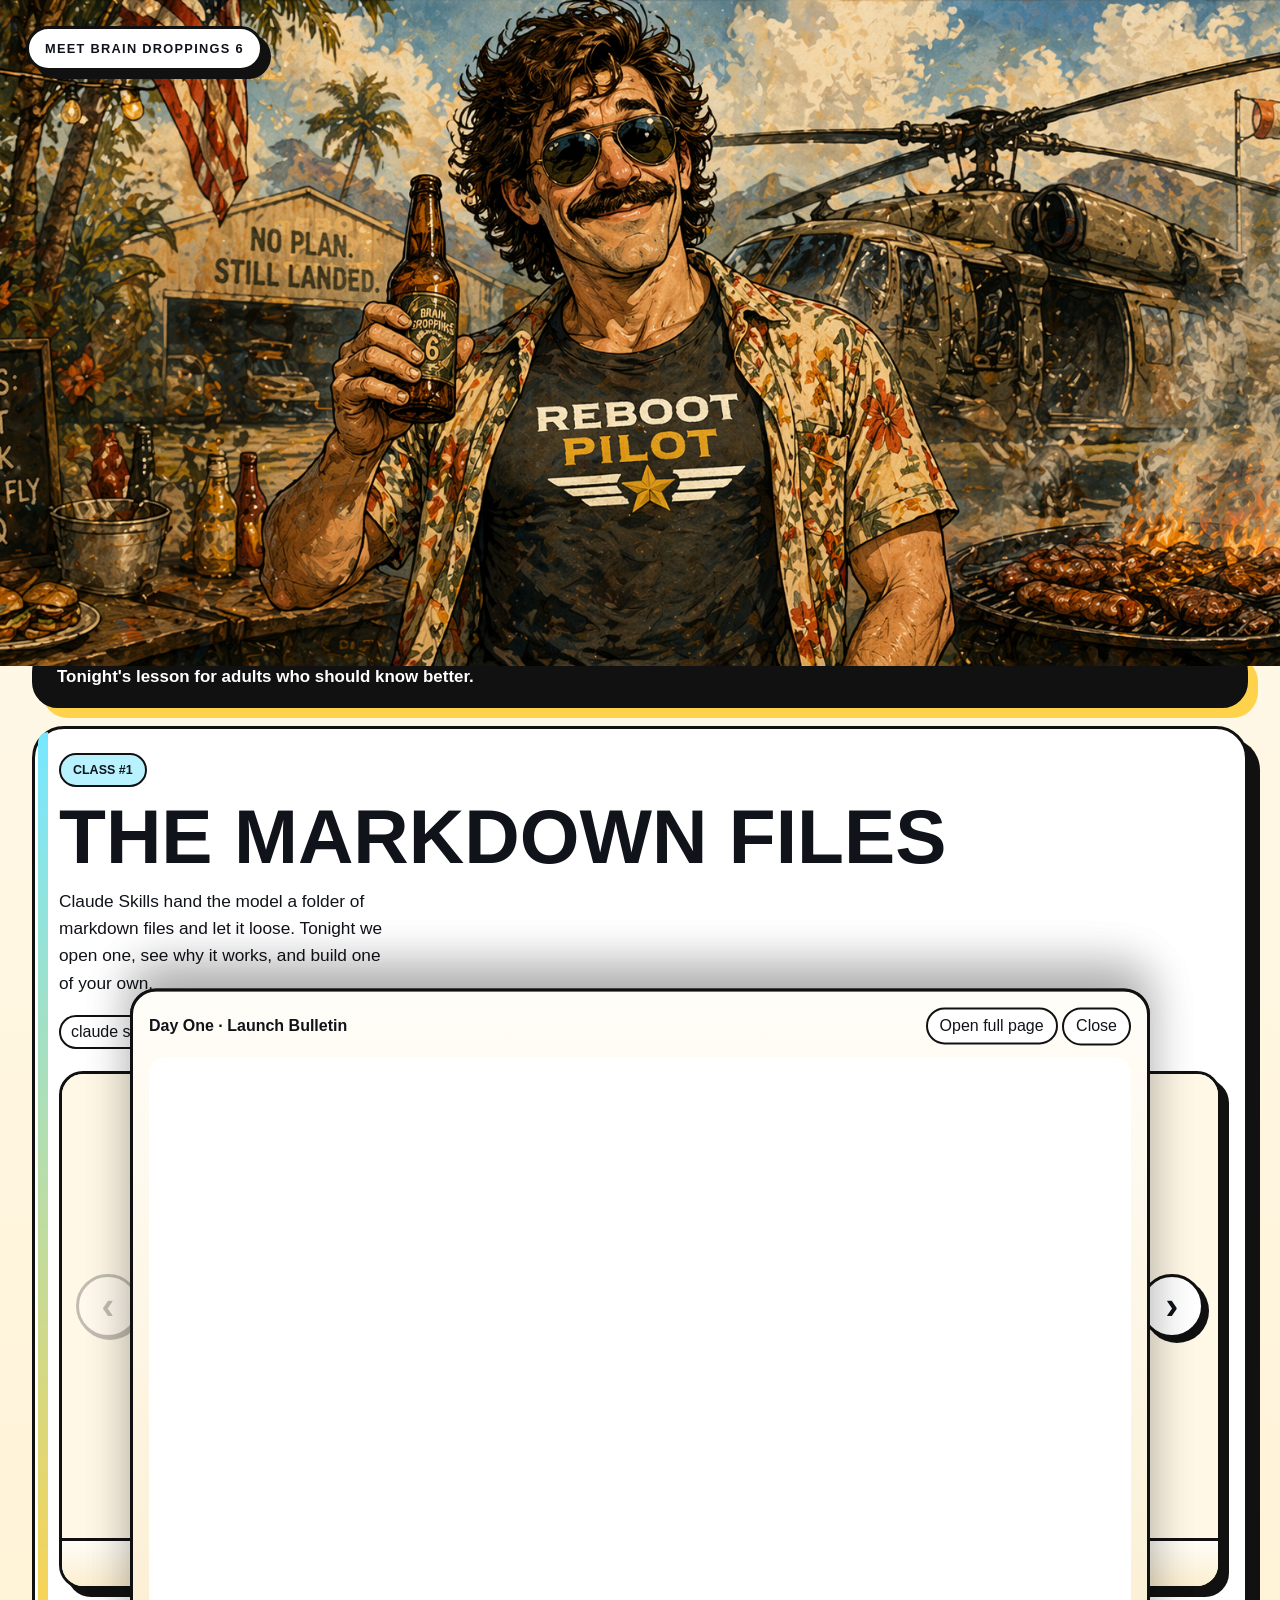
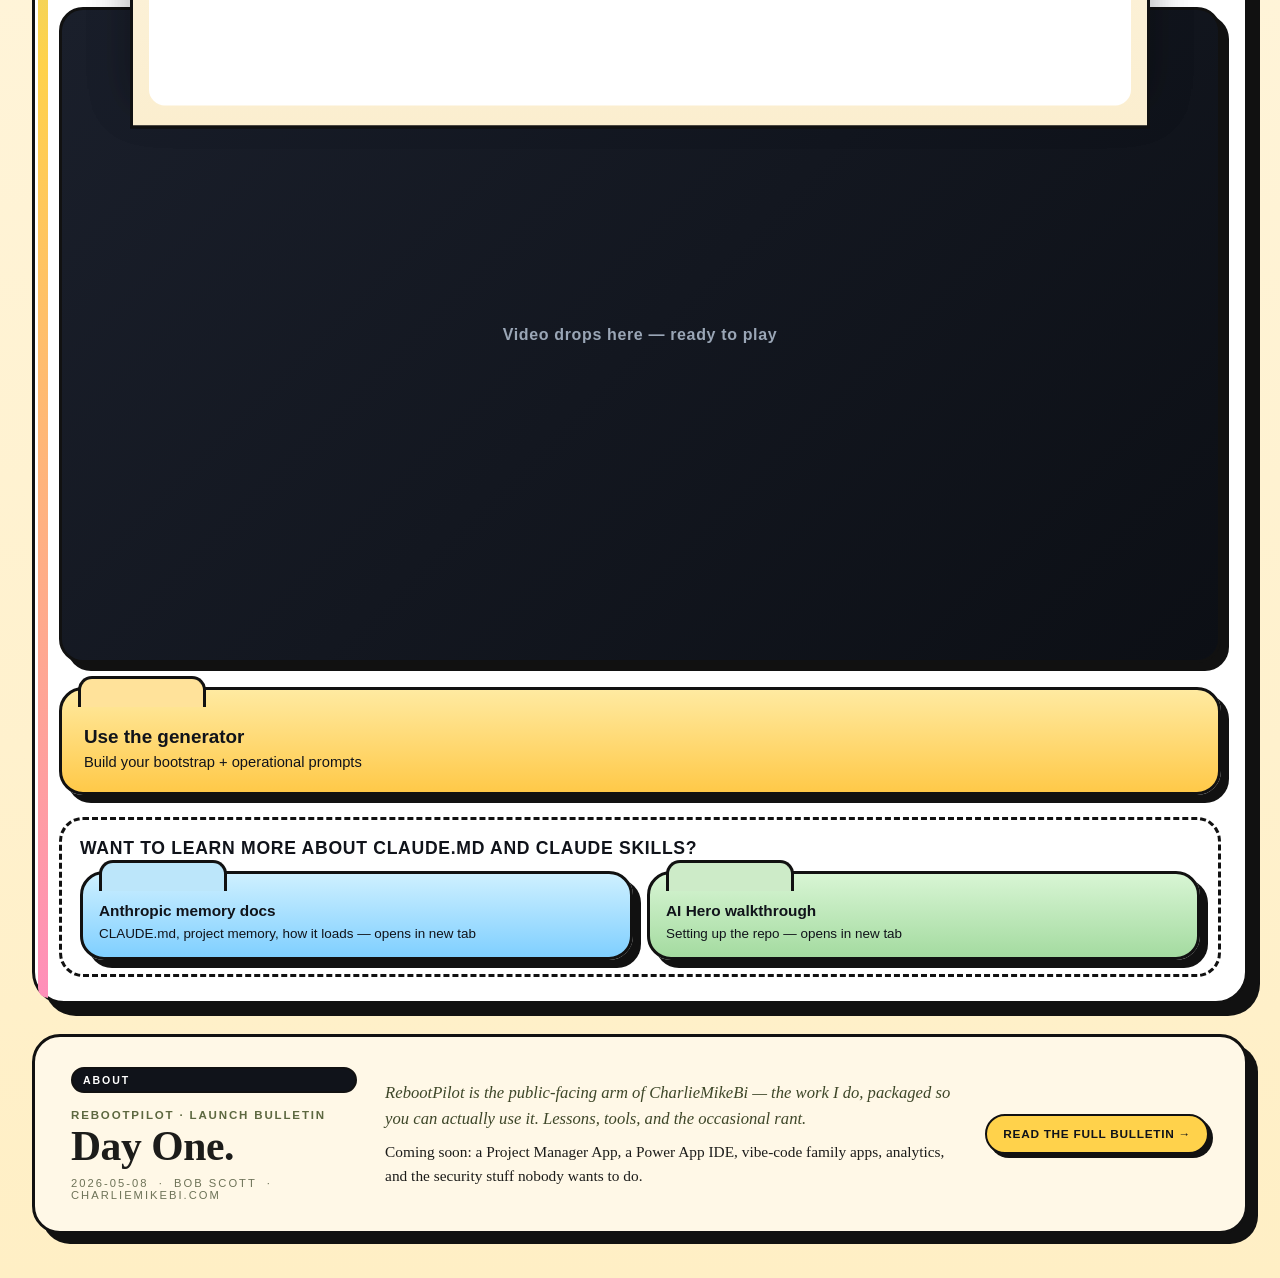
==== commit 41c2c729: "perf: comic panels resized 2048->1200, served as WebP q90 with PNG fallback via <picture>; total pag" ====
--- a/index.html
+++ b/index.html
@@ -28,22 +28,40 @@
           <div class="carousel-track-wrap">
             <div class="carousel-track" id="comicTrack">
               <div class="carousel-slide" role="group" aria-roledescription="slide" aria-label="Panel 1 of 6">
-                <img src="assets/comic1-1.png" alt="Young Bub hands SFC Murillo a yellow sticky note reading 0600 BUB DRESS BLUES M." loading="eager" />
+                <picture>
+                  <source srcset="assets/comic1-1.webp" type="image/webp" />
+                  <img src="assets/comic1-1.png" alt="Young Bub hands SFC Murillo a yellow sticky note reading 0600 BUB DRESS BLUES M." loading="eager" />
+                </picture>
               </div>
               <div class="carousel-slide" role="group" aria-roledescription="slide" aria-label="Panel 2 of 6">
-                <img src="assets/comic1-2.png" alt="On the PT field, Murillo yells YOU WILL NOT DISRESPECT YOUR LT while Lt Droppings stands at attention." loading="lazy" />
+                <picture>
+                  <source srcset="assets/comic1-2.webp" type="image/webp" />
+                  <img src="assets/comic1-2.png" alt="On the PT field, Murillo yells YOU WILL NOT DISRESPECT YOUR LT while Lt Droppings stands at attention." loading="lazy" />
+                </picture>
               </div>
               <div class="carousel-slide" role="group" aria-roledescription="slide" aria-label="Panel 3 of 6">
-                <img src="assets/comic1-3.png" alt="Years later, 1LT Droppings at his desk; Murillo, now in civvies with a duffel, says GOOD TO SEE HOW MUCH BETTER YOU&#39;VE GOTTEN AT PT, SIR." loading="lazy" />
+                <picture>
+                  <source srcset="assets/comic1-3.webp" type="image/webp" />
+                  <img src="assets/comic1-3.png" alt="Years later, 1LT Droppings at his desk; Murillo, now in civvies with a duffel, says GOOD TO SEE HOW MUCH BETTER YOU&#39;VE GOTTEN AT PT, SIR." loading="lazy" />
+                </picture>
               </div>
               <div class="carousel-slide" role="group" aria-roledescription="slide" aria-label="Panel 4 of 6">
-                <img src="assets/comic1-4.png" alt="Modern Bob in a Hawaiian shirt holds a beer next to a RebootPilot mug while an auto-routed Friday Jersey Day email loads on the laptop." loading="lazy" />
+                <picture>
+                  <source srcset="assets/comic1-4.webp" type="image/webp" />
+                  <img src="assets/comic1-4.png" alt="Modern Bob in a Hawaiian shirt holds a beer next to a RebootPilot mug while an auto-routed Friday Jersey Day email loads on the laptop." loading="lazy" />
+                </picture>
               </div>
               <div class="carousel-slide" role="group" aria-roledescription="slide" aria-label="Panel 5 of 6">
-                <img src="assets/comic1-5.png" alt="From a pickup truck Bob calls GOOD LUCK BUB to his teenage son in a fantasy-football jersey outside Oceanview High." loading="lazy" />
+                <picture>
+                  <source srcset="assets/comic1-5.webp" type="image/webp" />
+                  <img src="assets/comic1-5.png" alt="From a pickup truck Bob calls GOOD LUCK BUB to his teenage son in a fantasy-football jersey outside Oceanview High." loading="lazy" />
+                </picture>
               </div>
               <div class="carousel-slide" role="group" aria-roledescription="slide" aria-label="Panel 6 of 6">
-                <img src="assets/comic1-6.png" alt="On the porch at sunset Bob and his son share a laugh; the framed 0600 BUB DRESS BLUES M note hangs on the wall behind them." loading="lazy" />
+                <picture>
+                  <source srcset="assets/comic1-6.webp" type="image/webp" />
+                  <img src="assets/comic1-6.png" alt="On the porch at sunset Bob and his son share a laugh; the framed 0600 BUB DRESS BLUES M note hangs on the wall behind them." loading="lazy" />
+                </picture>
               </div>
             </div>
             <div class="carousel-banner" id="comicBanner" hidden>17 Years Later</div>
--- a/styles.css
+++ b/styles.css
@@ -1 +1 @@
-:root{--ink:#10131a;--paper:#fff8e7;--pink:#ff8fba;--sky:#77e7ff;--gold:#ffd24b;--line:#111;--shadow:12px 12px 0 #111}*{box-sizing:border-box}body{margin:0;background:linear-gradient(180deg,#fffaf0,#ffefc5);color:var(--ink);font-family:"Trebuchet MS",Verdana,sans-serif}.hero{position:relative}.hero-image{display:block;width:100%;height:74vh;object-fit:cover}.hero-mark{position:absolute;left:26px;top:26px;padding:12px 16px;border:3px solid var(--line);border-radius:999px;background:#fff;box-shadow:8px 8px 0 var(--line);font-size:.8rem;font-weight:900;text-transform:uppercase;letter-spacing:.1em}.deck{width:min(95%,1240px);margin:-20px auto 44px;display:grid;gap:18px}.headline-card{padding:18px 22px;border:3px solid var(--line);border-radius:26px;background:#111;color:#fff;box-shadow:10px 10px 0 var(--gold);font-size:1.06rem;font-weight:800}.layout{display:grid;grid-template-columns:1fr;gap:22px}.lesson-card,.bubble,.notebook-sheet{background:#fff;border:3px solid var(--line)}.lesson-card{padding:24px;border-radius:32px;box-shadow:var(--shadow);position:relative}.lesson-card::before{content:"";position:absolute;inset:3px auto 3px 3px;width:10px;background:linear-gradient(180deg,var(--sky),var(--gold),var(--pink));border-radius:29px 0 0 29px}.eyebrow{display:inline-flex;padding:8px 12px;border:2px solid var(--line);border-radius:999px;background:#b8f2ff;font-size:.78rem;font-weight:900;text-transform:uppercase}.lesson-card h1{margin:16px 0 10px;font-family:Impact,Haettenschweiler,"Arial Narrow Bold",sans-serif;font-size:clamp(3rem,6vw,5rem);line-height:.88;text-transform:uppercase}.lede{max-width:34ch;font-size:1.08rem;line-height:1.58}.meta-row{display:flex;flex-wrap:wrap;gap:8px;margin:18px 0}.meta-row span{padding:6px 10px;border:2px solid var(--line);border-radius:999px;background:#fff}.folder-row{display:grid;grid-template-columns:repeat(auto-fit,minmax(220px,1fr));gap:14px;margin-top:20px}.folder{position:relative;display:block;padding:30px 18px 18px;border:3px solid var(--line);border-radius:24px;text-align:left;background:#fff;color:var(--ink);text-decoration:none;font:inherit;cursor:pointer;box-shadow:8px 8px 0 var(--line)}.folder::before{content:"";position:absolute;top:-14px;left:16px;width:122px;height:28px;border:3px solid var(--line);border-bottom:none;border-radius:14px 14px 0 0}.folder strong{display:block;font-size:1.05rem}.folder span{display:block;margin-top:6px;font-size:.92rem}.folder--video{background:linear-gradient(180deg,#ffdce8,#ffabc8)}.folder--video::before{background:#ffd7e5}.folder--tool{background:linear-gradient(180deg,#ffeaa1,#ffc948)}.folder--tool::before{background:#ffe29a}.folder--docs{background:linear-gradient(180deg,#cef0ff,#7fcfff)}.folder--docs::before{background:#bce6fa}.folder--ref{background:linear-gradient(180deg,#d8f5d4,#a4dba0)}.folder--ref::before{background:#cdebc8}.video-stage{display:none;margin-top:18px;padding:16px;border:3px dashed var(--line);border-radius:24px;background:linear-gradient(135deg,#d7fbff,#fff4ba,#ffd7e8)}.video-stage.is-open{display:block}.stage-bar,.notebook-tabs{display:flex;justify-content:space-between;gap:10px;align-items:center;margin-bottom:12px}.stage-bar button,.notebook-tabs button,.notebook-tabs a{padding:8px 12px;border-radius:999px;border:2px solid var(--line);background:#fff;color:var(--ink);text-decoration:none;font:inherit;cursor:pointer}.video-placeholder{aspect-ratio:16/9;border:3px solid var(--line);border-radius:20px;background:rgba(255,255,255,.55);display:flex;align-items:center;justify-content:center;text-align:center;font-weight:800}.side-column{display:grid;gap:14px}.about-band{margin-top:8px}.bubble{padding:18px;border-radius:24px;box-shadow:10px 10px 0 var(--line)}.bubble strong{display:block;margin-bottom:8px;font-size:.8rem;text-transform:uppercase}.bubble p{margin:0;line-height:1.6}.bubble--pink{background:#ffe3ee}.bubble--sky{background:#d8f8ff}.notebook{position:fixed;left:0;right:0;bottom:0;z-index:30;padding:12px;transform:translateY(110%);transition:transform .55s cubic-bezier(.16,1,.3,1);will-change:transform;pointer-events:none}.notebook.is-open{transform:translateY(0);pointer-events:auto}.drawer-scrim{position:fixed;inset:0;background:rgba(16,19,26,.55);opacity:0;transition:opacity .3s ease;z-index:25;cursor:pointer}.drawer-scrim.is-visible{opacity:1}body.drawer-open{overflow:hidden}.notebook-sheet{width:min(1020px,100%);margin:0 auto;border-radius:26px 26px 0 0;box-shadow:0 -24px 46px rgba(0,0,0,.18);padding:16px;background:linear-gradient(180deg,#fffdf8,#fbeecf)}.notebook-sheet iframe{width:100%;height:min(72vh,760px);border:0;border-radius:16px;background:#fff}.comic{margin:22px 0 6px;padding:0;border:3px solid var(--line);border-radius:24px;overflow:hidden;background:#fff;box-shadow:8px 8px 0 var(--line)}.comic-carousel{padding:0}.carousel-stage{display:grid;grid-template-columns:auto 1fr auto;align-items:center;gap:14px;padding:16px 14px;background:var(--paper)}.carousel-track-wrap{position:relative;overflow:hidden;border-radius:14px;min-width:0}.carousel-track{display:flex;width:100%;transition:transform .45s cubic-bezier(.16,1,.3,1);will-change:transform}.carousel-slide{flex:0 0 100%;display:flex;align-items:center;justify-content:center;background:var(--paper);min-height:0}.carousel-slide img{display:block;max-width:100%;max-height:70vh;width:auto;height:auto;background:var(--paper)}.carousel-banner{position:absolute;top:14px;left:14px;padding:8px 14px;border:3px solid var(--line);border-radius:999px;background:#111;color:var(--gold);font-family:Impact,Haettenschweiler,"Arial Narrow Bold",sans-serif;font-size:.92rem;letter-spacing:.16em;text-transform:uppercase;box-shadow:3px 3px 0 var(--line);z-index:5;pointer-events:none}.carousel-banner[hidden]{display:none}.carousel-btn{width:64px;height:64px;border:3px solid var(--line);border-radius:999px;background:#fff;font-size:2.4rem;font-weight:900;cursor:pointer;box-shadow:5px 5px 0 var(--line);font-family:inherit;line-height:1;display:flex;align-items:center;justify-content:center;color:var(--ink);transition:transform .15s ease,background .15s ease;flex-shrink:0;padding:0}.carousel-btn:hover:not(:disabled){background:var(--gold);transform:scale(1.06)}.carousel-btn:disabled{opacity:.25;cursor:not-allowed;box-shadow:2px 2px 0 var(--line)}.carousel-foot{display:flex;justify-content:center;align-items:center;gap:18px;padding:14px 22px;border-top:3px solid var(--line);background:linear-gradient(180deg,#fffdf8,#fbeecf)}.carousel-counter{font-weight:800;font-size:.95rem}.carousel-dots{display:flex;gap:10px}.carousel-dots button{width:14px;height:14px;border-radius:50%;border:2px solid var(--line);background:#fff;cursor:pointer;padding:0;transition:transform .15s ease,background .15s ease}.carousel-dots button:hover{transform:scale(1.2)}.carousel-dots button[aria-current="true"]{background:var(--gold)}@media(max-width:540px){.carousel-stage{gap:8px;padding:12px 8px}.carousel-btn{width:48px;height:48px;font-size:1.9rem}.carousel-banner{font-size:.82rem;padding:6px 12px}.carousel-foot{padding:12px 14px;gap:10px}.carousel-slide img{max-height:65vh}}.lesson-video{margin:18px 0 6px;padding:0;border:3px solid var(--line);border-radius:24px;overflow:hidden;background:#101216;box-shadow:8px 8px 0 var(--line)}.lesson-video .video-placeholder{aspect-ratio:16/9;border:0;border-radius:0;background:linear-gradient(135deg,#1a1f2b,#0c0f15);color:#9aa6b6;display:flex;align-items:center;justify-content:center;text-align:center;font-weight:800;letter-spacing:.04em}.lesson-video iframe{display:block;width:100%;aspect-ratio:16/9;border:0}.folder-row--main{grid-template-columns:1fr;margin-top:24px}.folder-row--main .folder{padding:36px 22px 22px}.folder-row--main .folder strong{font-size:1.18rem}.learn-more{margin-top:22px;padding:18px 18px 14px;border:3px dashed var(--line);border-radius:24px;background:rgba(255,255,255,.55)}.learn-more-title{margin:0 0 12px;font-family:Impact,Haettenschweiler,"Arial Narrow Bold",sans-serif;font-size:1.1rem;letter-spacing:.04em;text-transform:uppercase;color:var(--ink)}.folder-row--learn{grid-template-columns:repeat(auto-fit,minmax(220px,1fr));margin-top:0}.folder-row--learn .folder{padding:28px 16px 16px}.folder-row--learn .folder strong{font-size:.96rem}.folder-row--learn .folder span{font-size:.84rem}.bulletin-tag{display:inline-block;margin-bottom:10px;padding:5px 10px;border:2px solid var(--line);border-radius:999px;background:var(--ink);color:#fff;font-family:"Helvetica Neue",Arial,sans-serif;font-size:.66rem;font-weight:900;text-transform:uppercase;letter-spacing:.18em}.bulletin{padding:30px 36px;background:var(--paper);border:3px solid var(--line);border-radius:28px;box-shadow:10px 10px 0 var(--line);font-family:"Iowan Old Style","Palatino Linotype",Georgia,serif;color:#1c1c1a;display:grid;grid-template-columns:minmax(220px,1fr) 2fr auto;gap:28px;align-items:center}.bulletin-mast{display:flex;flex-direction:column;gap:6px}.bulletin-kicker{font-family:"Helvetica Neue",Arial,sans-serif;font-weight:800;text-transform:uppercase;letter-spacing:.16em;font-size:.72rem;color:#5d6840;margin:0}.bulletin-headline{font-family:"Iowan Old Style","Palatino Linotype",Georgia,serif;font-size:2.6rem;line-height:.95;letter-spacing:-.01em;font-weight:800;margin:0;text-transform:none;color:#1c1c1a}.bulletin-meta{font-family:"Helvetica Neue",Arial,sans-serif;font-size:.7rem;text-transform:uppercase;letter-spacing:.18em;color:#3e4729;margin:4px 0 0;opacity:.75}.bulletin-body{display:flex;flex-direction:column;gap:8px}.bulletin-lede{font-style:italic;font-size:1.04rem;line-height:1.55;margin:0;color:#3e4729}.bulletin-tease{font-size:.96rem;line-height:1.55;margin:0}.bulletin-link{display:inline-block;justify-self:end;padding:11px 16px;border:2px solid var(--line);border-radius:999px;background:var(--gold);color:var(--ink);text-decoration:none;font-family:"Helvetica Neue",Arial,sans-serif;font-weight:800;text-transform:uppercase;letter-spacing:.06em;font-size:.74rem;box-shadow:4px 4px 0 var(--line);white-space:nowrap}.bulletin-link:hover{background:var(--pink)}@media(max-width:920px){.bulletin{grid-template-columns:1fr;gap:18px;padding:22px}.bulletin-headline{font-size:2rem}.bulletin-link{justify-self:start}}@media(max-width:920px){.layout,.folder-row{grid-template-columns:1fr}.hero-mark{left:20px;top:20px}.bulletin-headline{font-size:2rem}}
+:root{--ink:#10131a;--paper:#fff8e7;--pink:#ff8fba;--sky:#77e7ff;--gold:#ffd24b;--line:#111;--shadow:12px 12px 0 #111}*{box-sizing:border-box}body{margin:0;background:linear-gradient(180deg,#fffaf0,#ffefc5);color:var(--ink);font-family:"Trebuchet MS",Verdana,sans-serif}.hero{position:relative}.hero-image{display:block;width:100%;height:74vh;object-fit:cover}.hero-mark{position:absolute;left:26px;top:26px;padding:12px 16px;border:3px solid var(--line);border-radius:999px;background:#fff;box-shadow:8px 8px 0 var(--line);font-size:.8rem;font-weight:900;text-transform:uppercase;letter-spacing:.1em}.deck{width:min(95%,1240px);margin:-20px auto 44px;display:grid;gap:18px}.headline-card{padding:18px 22px;border:3px solid var(--line);border-radius:26px;background:#111;color:#fff;box-shadow:10px 10px 0 var(--gold);font-size:1.06rem;font-weight:800}.layout{display:grid;grid-template-columns:1fr;gap:22px}.lesson-card,.bubble,.notebook-sheet{background:#fff;border:3px solid var(--line)}.lesson-card{padding:24px;border-radius:32px;box-shadow:var(--shadow);position:relative}.lesson-card::before{content:"";position:absolute;inset:3px auto 3px 3px;width:10px;background:linear-gradient(180deg,var(--sky),var(--gold),var(--pink));border-radius:29px 0 0 29px}.eyebrow{display:inline-flex;padding:8px 12px;border:2px solid var(--line);border-radius:999px;background:#b8f2ff;font-size:.78rem;font-weight:900;text-transform:uppercase}.lesson-card h1{margin:16px 0 10px;font-family:Impact,Haettenschweiler,"Arial Narrow Bold",sans-serif;font-size:clamp(3rem,6vw,5rem);line-height:.88;text-transform:uppercase}.lede{max-width:34ch;font-size:1.08rem;line-height:1.58}.meta-row{display:flex;flex-wrap:wrap;gap:8px;margin:18px 0}.meta-row span{padding:6px 10px;border:2px solid var(--line);border-radius:999px;background:#fff}.folder-row{display:grid;grid-template-columns:repeat(auto-fit,minmax(220px,1fr));gap:14px;margin-top:20px}.folder{position:relative;display:block;padding:30px 18px 18px;border:3px solid var(--line);border-radius:24px;text-align:left;background:#fff;color:var(--ink);text-decoration:none;font:inherit;cursor:pointer;box-shadow:8px 8px 0 var(--line)}.folder::before{content:"";position:absolute;top:-14px;left:16px;width:122px;height:28px;border:3px solid var(--line);border-bottom:none;border-radius:14px 14px 0 0}.folder strong{display:block;font-size:1.05rem}.folder span{display:block;margin-top:6px;font-size:.92rem}.folder--video{background:linear-gradient(180deg,#ffdce8,#ffabc8)}.folder--video::before{background:#ffd7e5}.folder--tool{background:linear-gradient(180deg,#ffeaa1,#ffc948)}.folder--tool::before{background:#ffe29a}.folder--docs{background:linear-gradient(180deg,#cef0ff,#7fcfff)}.folder--docs::before{background:#bce6fa}.folder--ref{background:linear-gradient(180deg,#d8f5d4,#a4dba0)}.folder--ref::before{background:#cdebc8}.video-stage{display:none;margin-top:18px;padding:16px;border:3px dashed var(--line);border-radius:24px;background:linear-gradient(135deg,#d7fbff,#fff4ba,#ffd7e8)}.video-stage.is-open{display:block}.stage-bar,.notebook-tabs{display:flex;justify-content:space-between;gap:10px;align-items:center;margin-bottom:12px}.stage-bar button,.notebook-tabs button,.notebook-tabs a{padding:8px 12px;border-radius:999px;border:2px solid var(--line);background:#fff;color:var(--ink);text-decoration:none;font:inherit;cursor:pointer}.video-placeholder{aspect-ratio:16/9;border:3px solid var(--line);border-radius:20px;background:rgba(255,255,255,.55);display:flex;align-items:center;justify-content:center;text-align:center;font-weight:800}.side-column{display:grid;gap:14px}.about-band{margin-top:8px}.bubble{padding:18px;border-radius:24px;box-shadow:10px 10px 0 var(--line)}.bubble strong{display:block;margin-bottom:8px;font-size:.8rem;text-transform:uppercase}.bubble p{margin:0;line-height:1.6}.bubble--pink{background:#ffe3ee}.bubble--sky{background:#d8f8ff}.notebook{position:fixed;left:0;right:0;bottom:0;z-index:30;padding:12px;transform:translateY(110%);transition:transform .55s cubic-bezier(.16,1,.3,1);will-change:transform;pointer-events:none}.notebook.is-open{transform:translateY(0);pointer-events:auto}.drawer-scrim{position:fixed;inset:0;background:rgba(16,19,26,.55);opacity:0;transition:opacity .3s ease;z-index:25;cursor:pointer}.drawer-scrim.is-visible{opacity:1}body.drawer-open{overflow:hidden}.notebook-sheet{width:min(1020px,100%);margin:0 auto;border-radius:26px 26px 0 0;box-shadow:0 -24px 46px rgba(0,0,0,.18);padding:16px;background:linear-gradient(180deg,#fffdf8,#fbeecf)}.notebook-sheet iframe{width:100%;height:min(72vh,760px);border:0;border-radius:16px;background:#fff}.comic{margin:22px 0 6px;padding:0;border:3px solid var(--line);border-radius:24px;overflow:hidden;background:#fff;box-shadow:8px 8px 0 var(--line)}.comic-carousel{padding:0}.carousel-stage{display:grid;grid-template-columns:auto 1fr auto;align-items:center;gap:14px;padding:16px 14px;background:var(--paper)}.carousel-track-wrap{position:relative;overflow:hidden;border-radius:14px;min-width:0}.carousel-track{display:flex;width:100%;transition:transform .45s cubic-bezier(.16,1,.3,1);will-change:transform}.carousel-slide{flex:0 0 100%;display:flex;align-items:center;justify-content:center;background:var(--paper);min-height:0}.carousel-slide img{display:block;max-width:100%;max-height:48vh;width:auto;height:auto;background:var(--paper)}.carousel-banner{position:absolute;top:14px;left:14px;padding:8px 14px;border:3px solid var(--line);border-radius:999px;background:#111;color:var(--gold);font-family:Impact,Haettenschweiler,"Arial Narrow Bold",sans-serif;font-size:.92rem;letter-spacing:.16em;text-transform:uppercase;box-shadow:3px 3px 0 var(--line);z-index:5;pointer-events:none}.carousel-banner[hidden]{display:none}.carousel-btn{width:64px;height:64px;border:3px solid var(--line);border-radius:999px;background:#fff;font-size:2.4rem;font-weight:900;cursor:pointer;box-shadow:5px 5px 0 var(--line);font-family:inherit;line-height:1;display:flex;align-items:center;justify-content:center;color:var(--ink);transition:transform .15s ease,background .15s ease;flex-shrink:0;padding:0}.carousel-btn:hover:not(:disabled){background:var(--gold);transform:scale(1.06)}.carousel-btn:disabled{opacity:.25;cursor:not-allowed;box-shadow:2px 2px 0 var(--line)}.carousel-foot{display:flex;justify-content:center;align-items:center;gap:18px;padding:14px 22px;border-top:3px solid var(--line);background:linear-gradient(180deg,#fffdf8,#fbeecf)}.carousel-counter{font-weight:800;font-size:.95rem}.carousel-dots{display:flex;gap:10px}.carousel-dots button{width:14px;height:14px;border-radius:50%;border:2px solid var(--line);background:#fff;cursor:pointer;padding:0;transition:transform .15s ease,background .15s ease}.carousel-dots button:hover{transform:scale(1.2)}.carousel-dots button[aria-current="true"]{background:var(--gold)}@media(max-width:540px){.carousel-stage{gap:8px;padding:12px 8px}.carousel-btn{width:48px;height:48px;font-size:1.9rem}.carousel-banner{font-size:.82rem;padding:6px 12px}.carousel-foot{padding:12px 14px;gap:10px}.carousel-slide img{max-height:55vh}}.lesson-video{margin:18px 0 6px;padding:0;border:3px solid var(--line);border-radius:24px;overflow:hidden;background:#101216;box-shadow:8px 8px 0 var(--line)}.lesson-video .video-placeholder{aspect-ratio:16/9;border:0;border-radius:0;background:linear-gradient(135deg,#1a1f2b,#0c0f15);color:#9aa6b6;display:flex;align-items:center;justify-content:center;text-align:center;font-weight:800;letter-spacing:.04em}.lesson-video iframe{display:block;width:100%;aspect-ratio:16/9;border:0}.folder-row--main{grid-template-columns:1fr;margin-top:24px}.folder-row--main .folder{padding:36px 22px 22px}.folder-row--main .folder strong{font-size:1.18rem}.learn-more{margin-top:22px;padding:18px 18px 14px;border:3px dashed var(--line);border-radius:24px;background:rgba(255,255,255,.55)}.learn-more-title{margin:0 0 12px;font-family:Impact,Haettenschweiler,"Arial Narrow Bold",sans-serif;font-size:1.1rem;letter-spacing:.04em;text-transform:uppercase;color:var(--ink)}.folder-row--learn{grid-template-columns:repeat(auto-fit,minmax(220px,1fr));margin-top:0}.folder-row--learn .folder{padding:28px 16px 16px}.folder-row--learn .folder strong{font-size:.96rem}.folder-row--learn .folder span{font-size:.84rem}.bulletin-tag{display:inline-block;margin-bottom:10px;padding:5px 10px;border:2px solid var(--line);border-radius:999px;background:var(--ink);color:#fff;font-family:"Helvetica Neue",Arial,sans-serif;font-size:.66rem;font-weight:900;text-transform:uppercase;letter-spacing:.18em}.bulletin{padding:30px 36px;background:var(--paper);border:3px solid var(--line);border-radius:28px;box-shadow:10px 10px 0 var(--line);font-family:"Iowan Old Style","Palatino Linotype",Georgia,serif;color:#1c1c1a;display:grid;grid-template-columns:minmax(220px,1fr) 2fr auto;gap:28px;align-items:center}.bulletin-mast{display:flex;flex-direction:column;gap:6px}.bulletin-kicker{font-family:"Helvetica Neue",Arial,sans-serif;font-weight:800;text-transform:uppercase;letter-spacing:.16em;font-size:.72rem;color:#5d6840;margin:0}.bulletin-headline{font-family:"Iowan Old Style","Palatino Linotype",Georgia,serif;font-size:2.6rem;line-height:.95;letter-spacing:-.01em;font-weight:800;margin:0;text-transform:none;color:#1c1c1a}.bulletin-meta{font-family:"Helvetica Neue",Arial,sans-serif;font-size:.7rem;text-transform:uppercase;letter-spacing:.18em;color:#3e4729;margin:4px 0 0;opacity:.75}.bulletin-body{display:flex;flex-direction:column;gap:8px}.bulletin-lede{font-style:italic;font-size:1.04rem;line-height:1.55;margin:0;color:#3e4729}.bulletin-tease{font-size:.96rem;line-height:1.55;margin:0}.bulletin-link{display:inline-block;justify-self:end;padding:11px 16px;border:2px solid var(--line);border-radius:999px;background:var(--gold);color:var(--ink);text-decoration:none;font-family:"Helvetica Neue",Arial,sans-serif;font-weight:800;text-transform:uppercase;letter-spacing:.06em;font-size:.74rem;box-shadow:4px 4px 0 var(--line);white-space:nowrap}.bulletin-link:hover{background:var(--pink)}@media(max-width:920px){.bulletin{grid-template-columns:1fr;gap:18px;padding:22px}.bulletin-headline{font-size:2rem}.bulletin-link{justify-self:start}}@media(max-width:920px){.layout,.folder-row{grid-template-columns:1fr}.hero-mark{left:20px;top:20px}.bulletin-headline{font-size:2rem}}
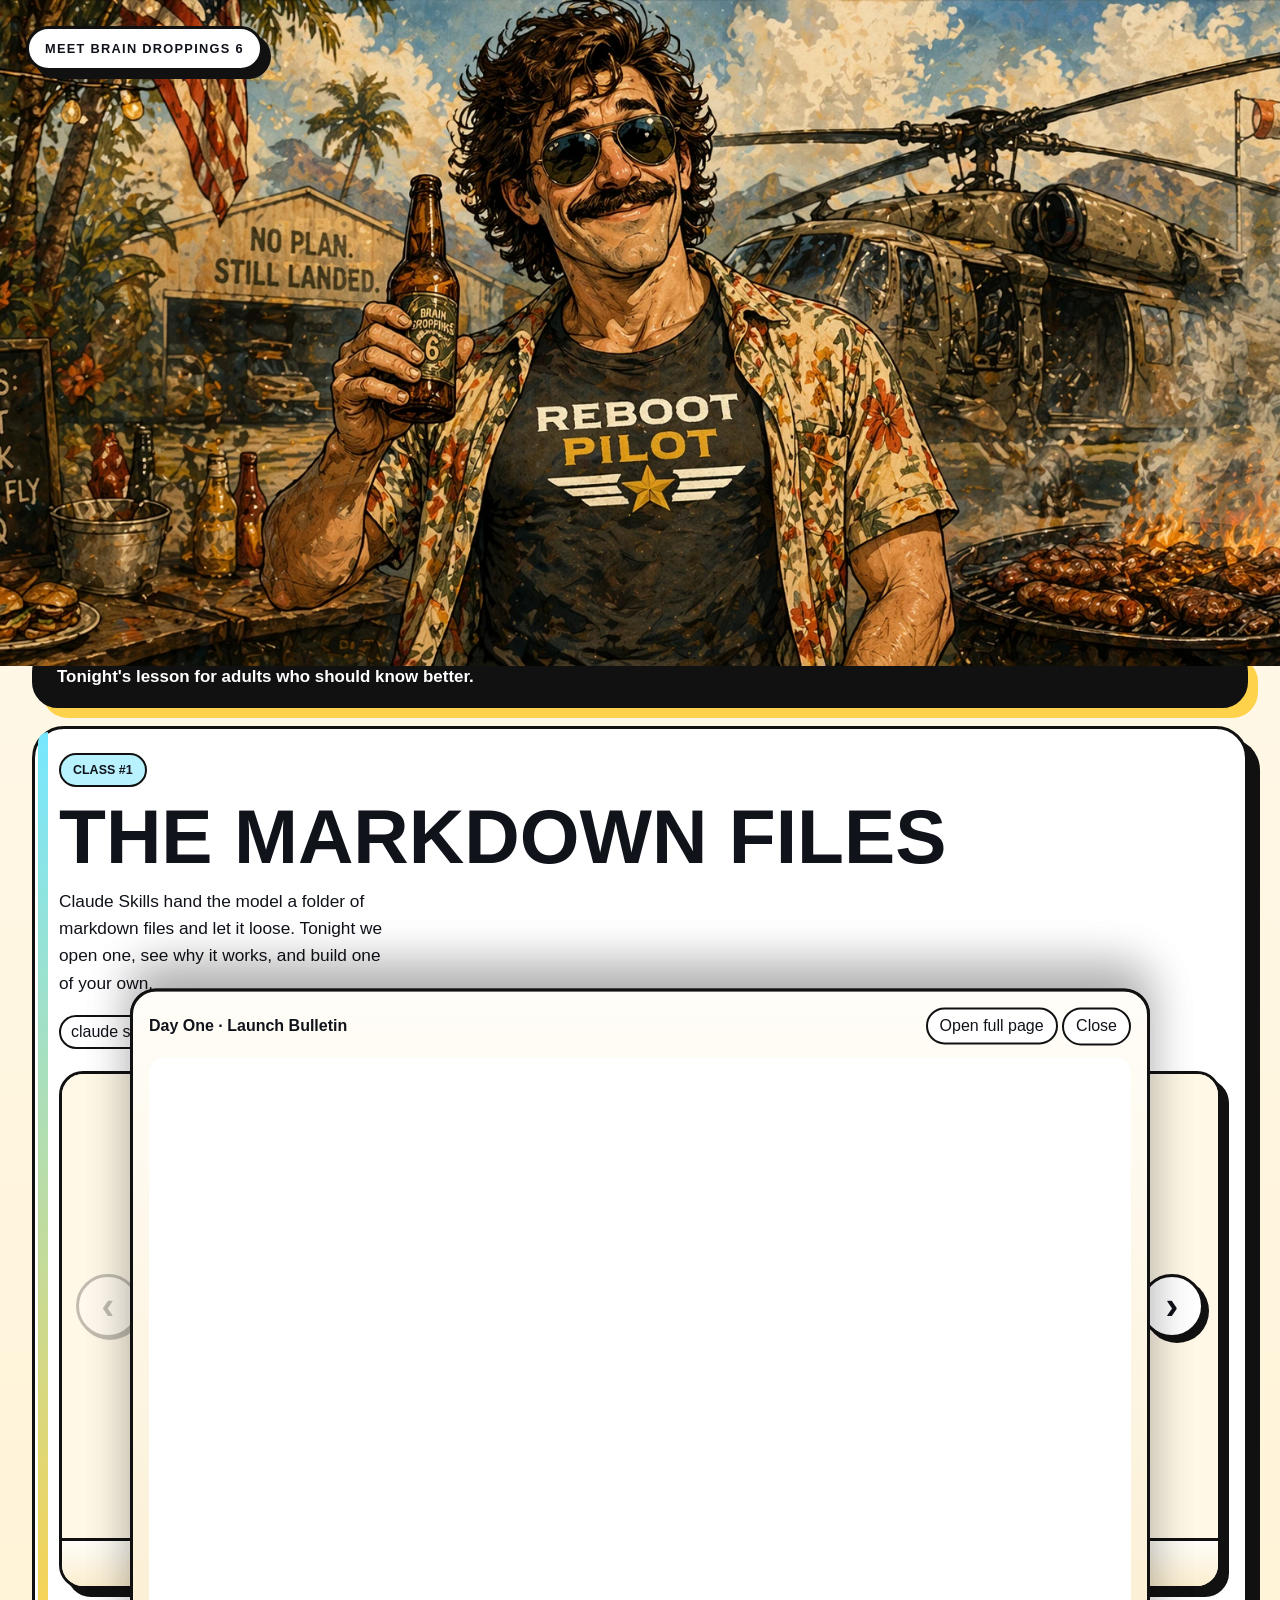
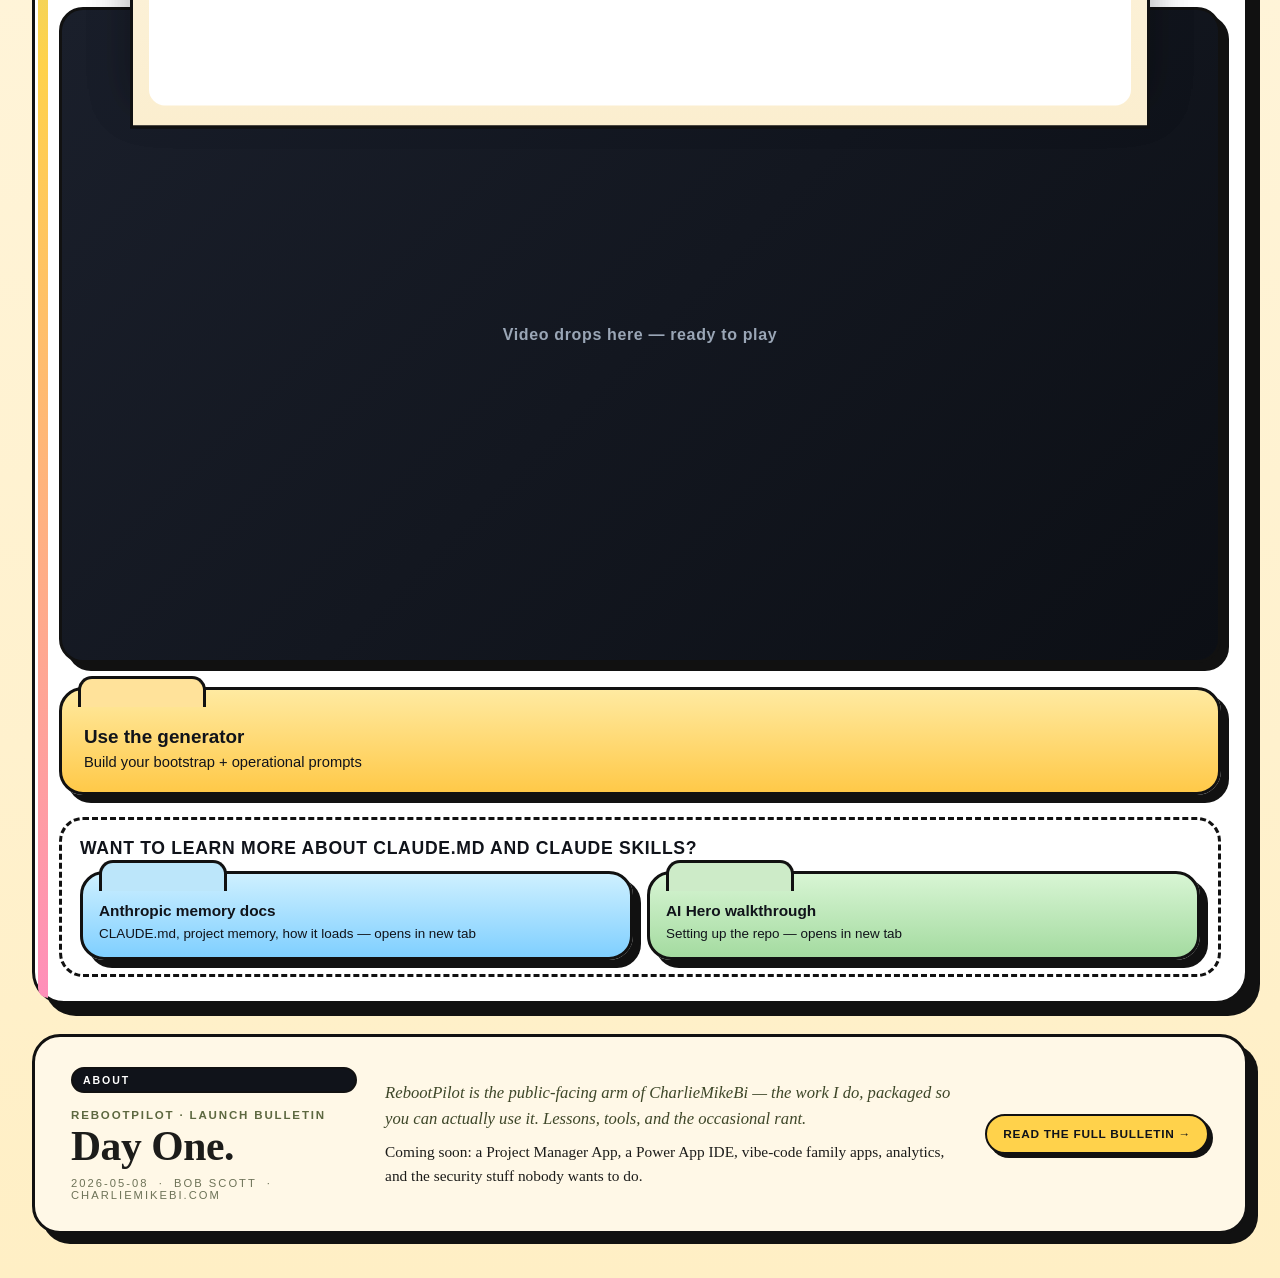
==== commit 465969ac: "fix: remove incorrect flag from Murillo's left shoulder; optimize hero banner (3MB->531KB WebP); dro" ====
--- a/index.html
+++ b/index.html
@@ -8,7 +8,10 @@
 </head>
 <body>
 <section class="hero">
-  <img src="assets/brain-droppings-6-banner.png" alt="Brain Droppings 6" class="hero-image" />
+  <picture>
+    <source srcset="assets/brain-droppings-6-banner.webp" type="image/webp" />
+    <img src="assets/brain-droppings-6-banner.png" alt="Brain Droppings 6" class="hero-image" />
+  </picture>
   <div class="hero-mark">Meet Brain Droppings 6</div>
 </section>
 
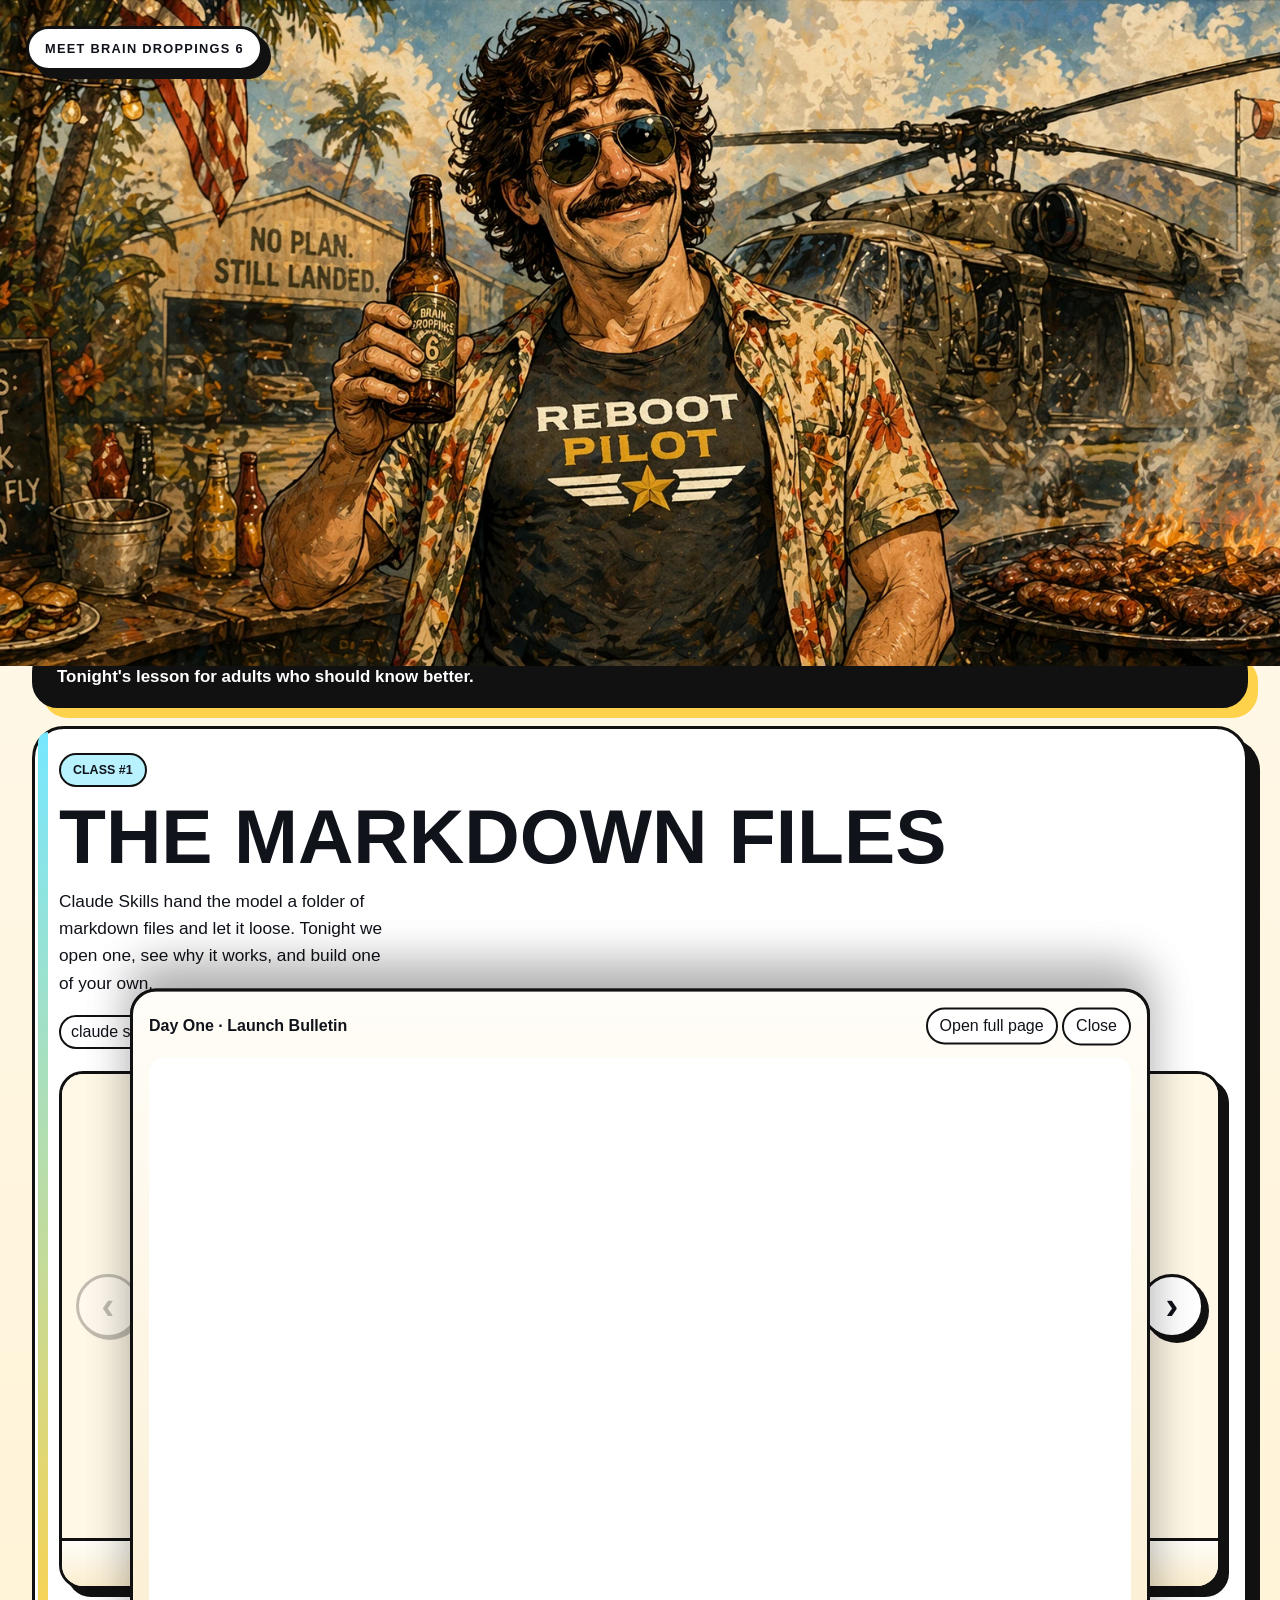
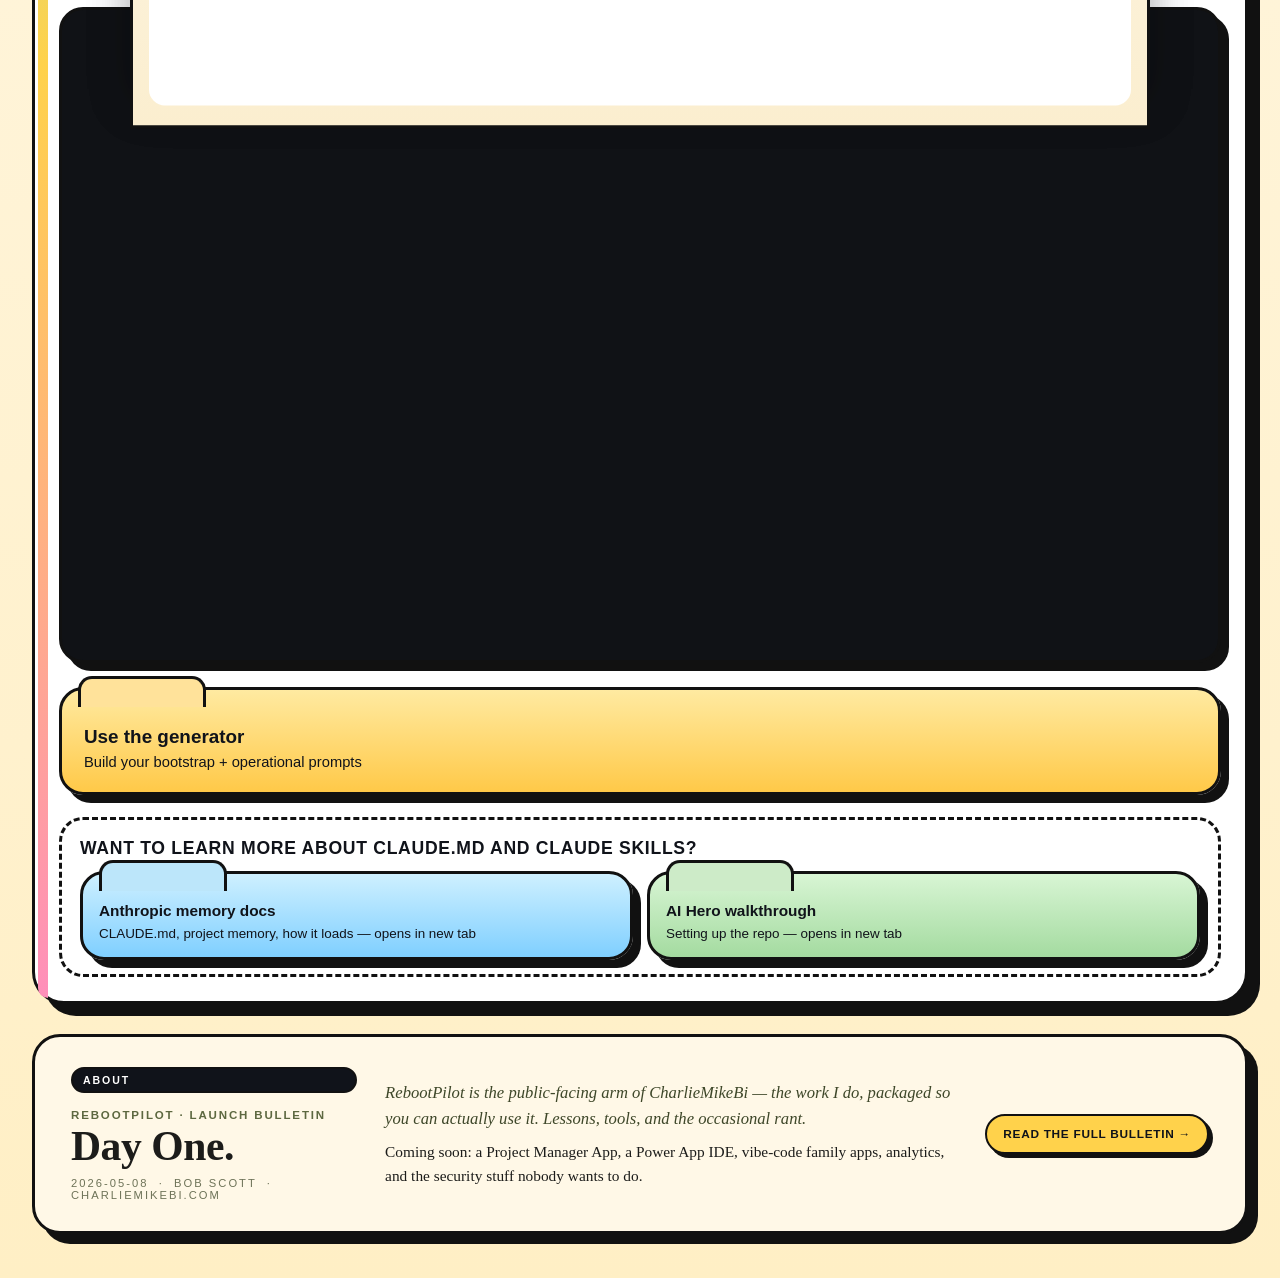
==== commit afc29e10: "tool: SFC Murillo in hero, markdown editor moved to Optional, Step 1 of 2 / Step 2 of 2 pills on pro" ====
--- a/index.html
+++ b/index.html
@@ -83,8 +83,8 @@
           </div>
         </div>
       </figure>
-      <figure class="lesson-video" aria-label="Lesson video">
-        <div class="video-placeholder">Video drops here &mdash; ready to play</div>
+      <figure class="lesson-video" aria-label="The Markdown Files video">
+        <iframe src="https://www.youtube.com/embed/cFNOu6UwVOQ" title="The Markdown Files &mdash; Class #1 video" allow="accelerometer; clipboard-write; encrypted-media; gyroscope; picture-in-picture; web-share" allowfullscreen loading="lazy" referrerpolicy="strict-origin-when-cross-origin"></iframe>
       </figure>
       <div class="folder-row folder-row--main">
         <button class="folder folder--tool" type="button" data-tool-toggle>
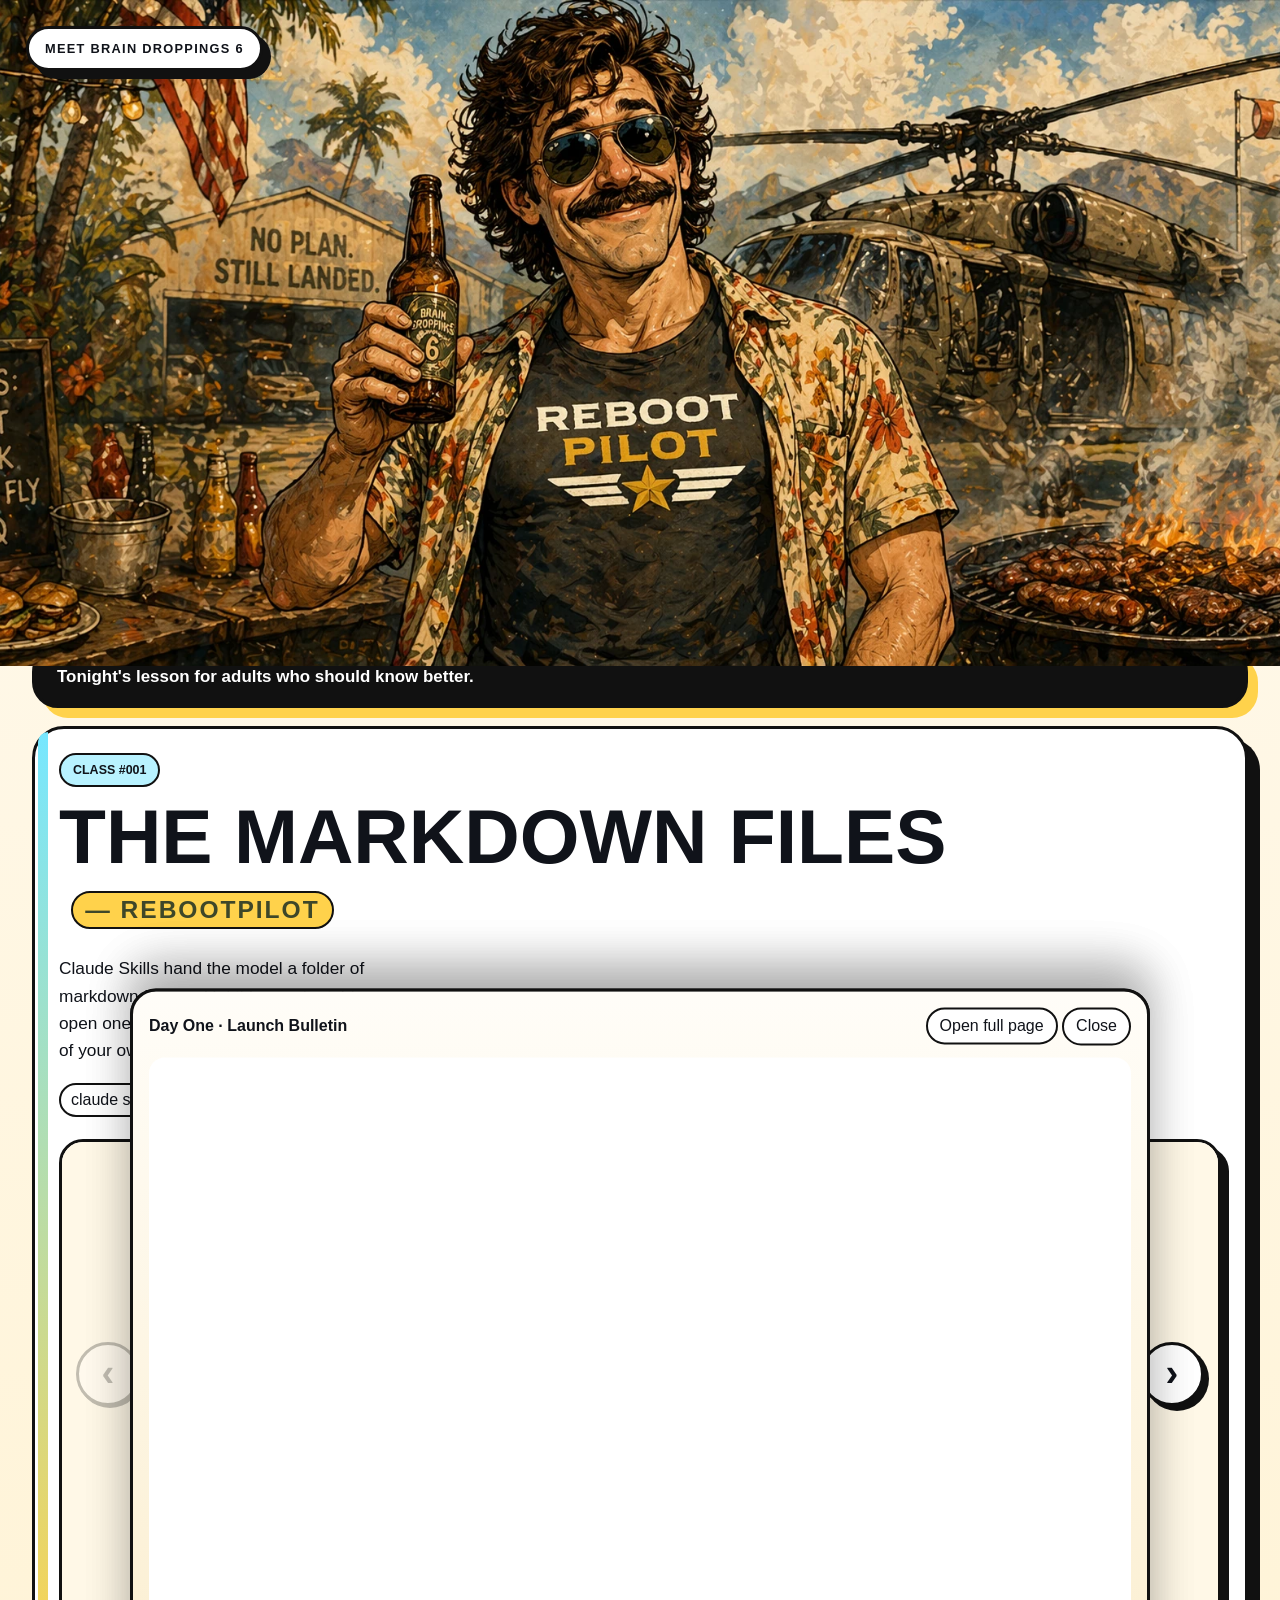
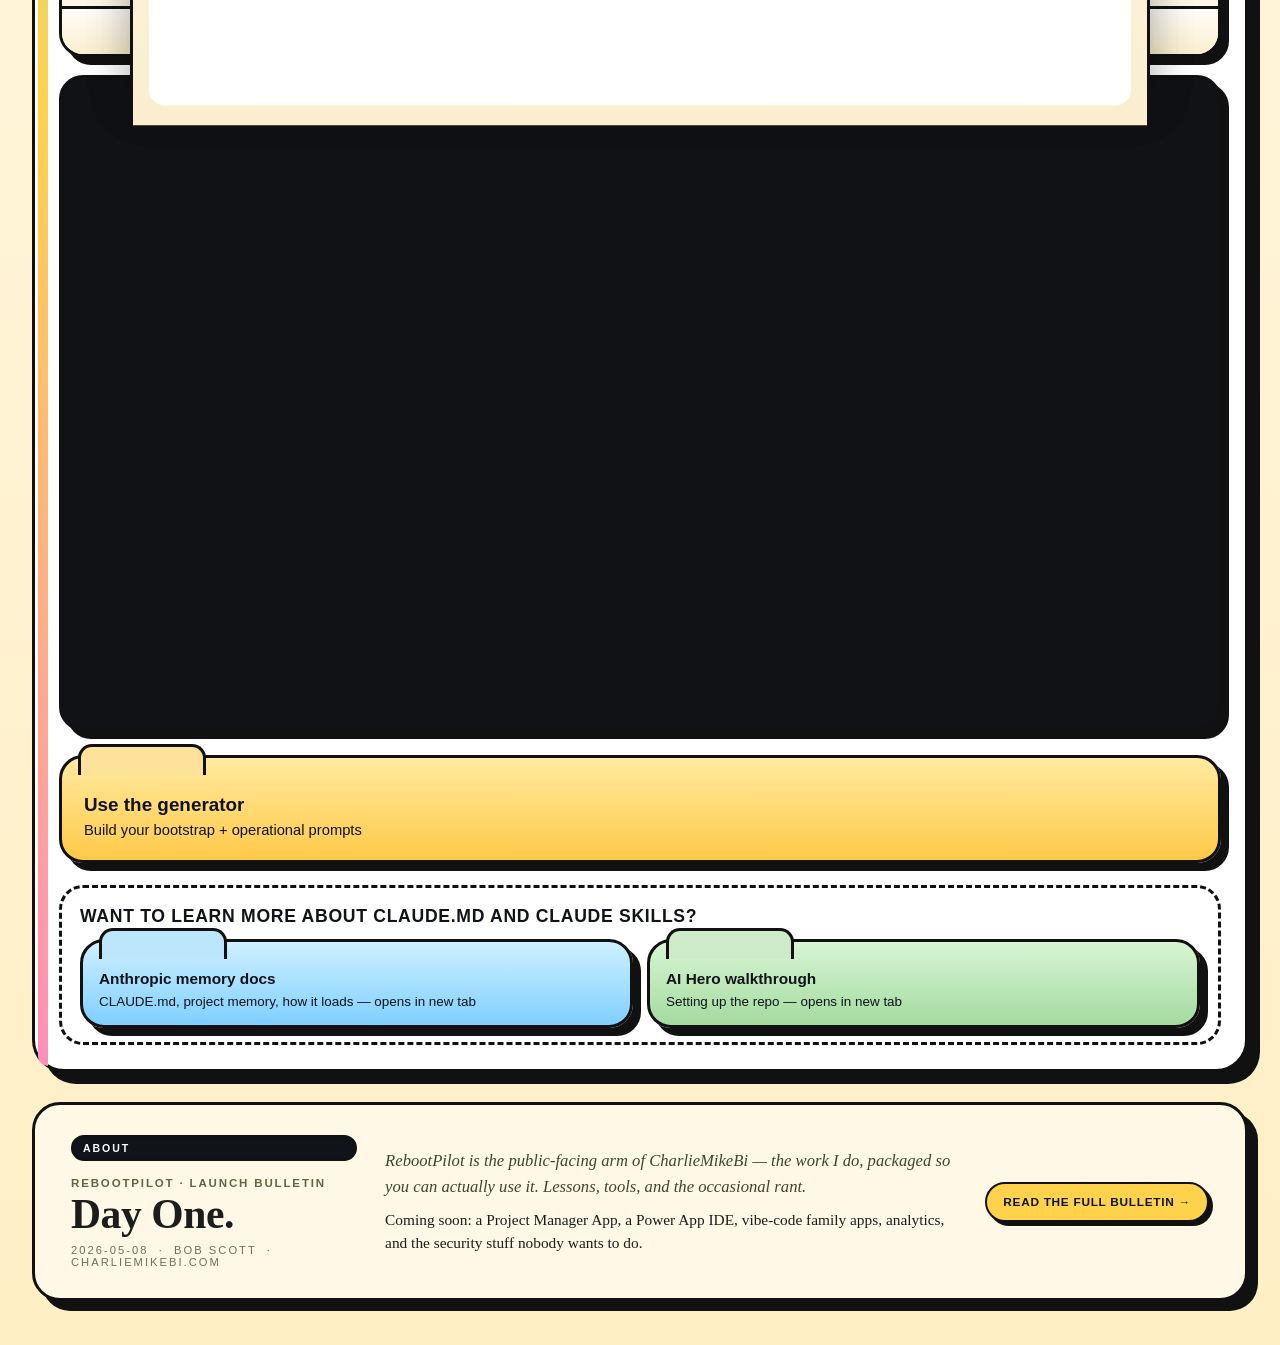
==== commit 4f1b8e0a: "title: zero-pad Class #1 -> #001; add RebootPilot brand mark next to The Markdown Files h1" ====
--- a/index.html
+++ b/index.html
@@ -19,8 +19,8 @@
   <section class="headline-card">Tonight's lesson for adults who should know better.</section>
   <section class="layout">
     <article class="lesson-card">
-      <span class="eyebrow">Class #1</span>
-      <h1>The Markdown Files</h1>
+      <span class="eyebrow">Class #001</span>
+      <h1>The Markdown Files <span class="h1-mark">&mdash; RebootPilot</span></h1>
       <p class="lede">Claude Skills hand the model a folder of markdown files and let it loose. Tonight we open one, see why it works, and build one of your own.</p>
       <div class="meta-row">
         <span>claude skills</span><span>llm</span><span>difficulty 2/5</span>
--- a/styles.css
+++ b/styles.css
@@ -1 +1 @@
-:root{--ink:#10131a;--paper:#fff8e7;--pink:#ff8fba;--sky:#77e7ff;--gold:#ffd24b;--line:#111;--shadow:12px 12px 0 #111}*{box-sizing:border-box}body{margin:0;background:linear-gradient(180deg,#fffaf0,#ffefc5);color:var(--ink);font-family:"Trebuchet MS",Verdana,sans-serif}.hero{position:relative}.hero-image{display:block;width:100%;height:74vh;object-fit:cover}.hero-mark{position:absolute;left:26px;top:26px;padding:12px 16px;border:3px solid var(--line);border-radius:999px;background:#fff;box-shadow:8px 8px 0 var(--line);font-size:.8rem;font-weight:900;text-transform:uppercase;letter-spacing:.1em}.deck{width:min(95%,1240px);margin:-20px auto 44px;display:grid;gap:18px}.headline-card{padding:18px 22px;border:3px solid var(--line);border-radius:26px;background:#111;color:#fff;box-shadow:10px 10px 0 var(--gold);font-size:1.06rem;font-weight:800}.layout{display:grid;grid-template-columns:1fr;gap:22px}.lesson-card,.bubble,.notebook-sheet{background:#fff;border:3px solid var(--line)}.lesson-card{padding:24px;border-radius:32px;box-shadow:var(--shadow);position:relative}.lesson-card::before{content:"";position:absolute;inset:3px auto 3px 3px;width:10px;background:linear-gradient(180deg,var(--sky),var(--gold),var(--pink));border-radius:29px 0 0 29px}.eyebrow{display:inline-flex;padding:8px 12px;border:2px solid var(--line);border-radius:999px;background:#b8f2ff;font-size:.78rem;font-weight:900;text-transform:uppercase}.lesson-card h1{margin:16px 0 10px;font-family:Impact,Haettenschweiler,"Arial Narrow Bold",sans-serif;font-size:clamp(3rem,6vw,5rem);line-height:.88;text-transform:uppercase}.lede{max-width:34ch;font-size:1.08rem;line-height:1.58}.meta-row{display:flex;flex-wrap:wrap;gap:8px;margin:18px 0}.meta-row span{padding:6px 10px;border:2px solid var(--line);border-radius:999px;background:#fff}.folder-row{display:grid;grid-template-columns:repeat(auto-fit,minmax(220px,1fr));gap:14px;margin-top:20px}.folder{position:relative;display:block;padding:30px 18px 18px;border:3px solid var(--line);border-radius:24px;text-align:left;background:#fff;color:var(--ink);text-decoration:none;font:inherit;cursor:pointer;box-shadow:8px 8px 0 var(--line)}.folder::before{content:"";position:absolute;top:-14px;left:16px;width:122px;height:28px;border:3px solid var(--line);border-bottom:none;border-radius:14px 14px 0 0}.folder strong{display:block;font-size:1.05rem}.folder span{display:block;margin-top:6px;font-size:.92rem}.folder--video{background:linear-gradient(180deg,#ffdce8,#ffabc8)}.folder--video::before{background:#ffd7e5}.folder--tool{background:linear-gradient(180deg,#ffeaa1,#ffc948)}.folder--tool::before{background:#ffe29a}.folder--docs{background:linear-gradient(180deg,#cef0ff,#7fcfff)}.folder--docs::before{background:#bce6fa}.folder--ref{background:linear-gradient(180deg,#d8f5d4,#a4dba0)}.folder--ref::before{background:#cdebc8}.video-stage{display:none;margin-top:18px;padding:16px;border:3px dashed var(--line);border-radius:24px;background:linear-gradient(135deg,#d7fbff,#fff4ba,#ffd7e8)}.video-stage.is-open{display:block}.stage-bar,.notebook-tabs{display:flex;justify-content:space-between;gap:10px;align-items:center;margin-bottom:12px}.stage-bar button,.notebook-tabs button,.notebook-tabs a{padding:8px 12px;border-radius:999px;border:2px solid var(--line);background:#fff;color:var(--ink);text-decoration:none;font:inherit;cursor:pointer}.video-placeholder{aspect-ratio:16/9;border:3px solid var(--line);border-radius:20px;background:rgba(255,255,255,.55);display:flex;align-items:center;justify-content:center;text-align:center;font-weight:800}.side-column{display:grid;gap:14px}.about-band{margin-top:8px}.bubble{padding:18px;border-radius:24px;box-shadow:10px 10px 0 var(--line)}.bubble strong{display:block;margin-bottom:8px;font-size:.8rem;text-transform:uppercase}.bubble p{margin:0;line-height:1.6}.bubble--pink{background:#ffe3ee}.bubble--sky{background:#d8f8ff}.notebook{position:fixed;left:0;right:0;bottom:0;z-index:30;padding:12px;transform:translateY(110%);transition:transform .55s cubic-bezier(.16,1,.3,1);will-change:transform;pointer-events:none}.notebook.is-open{transform:translateY(0);pointer-events:auto}.drawer-scrim{position:fixed;inset:0;background:rgba(16,19,26,.55);opacity:0;transition:opacity .3s ease;z-index:25;cursor:pointer}.drawer-scrim.is-visible{opacity:1}body.drawer-open{overflow:hidden}.notebook-sheet{width:min(1020px,100%);margin:0 auto;border-radius:26px 26px 0 0;box-shadow:0 -24px 46px rgba(0,0,0,.18);padding:16px;background:linear-gradient(180deg,#fffdf8,#fbeecf)}.notebook-sheet iframe{width:100%;height:min(72vh,760px);border:0;border-radius:16px;background:#fff}.comic{margin:22px 0 6px;padding:0;border:3px solid var(--line);border-radius:24px;overflow:hidden;background:#fff;box-shadow:8px 8px 0 var(--line)}.comic-carousel{padding:0}.carousel-stage{display:grid;grid-template-columns:auto 1fr auto;align-items:center;gap:14px;padding:16px 14px;background:var(--paper)}.carousel-track-wrap{position:relative;overflow:hidden;border-radius:14px;min-width:0}.carousel-track{display:flex;width:100%;transition:transform .45s cubic-bezier(.16,1,.3,1);will-change:transform}.carousel-slide{flex:0 0 100%;display:flex;align-items:center;justify-content:center;background:var(--paper);min-height:0}.carousel-slide img{display:block;max-width:100%;max-height:48vh;width:auto;height:auto;background:var(--paper)}.carousel-banner{position:absolute;top:14px;left:14px;padding:8px 14px;border:3px solid var(--line);border-radius:999px;background:#111;color:var(--gold);font-family:Impact,Haettenschweiler,"Arial Narrow Bold",sans-serif;font-size:.92rem;letter-spacing:.16em;text-transform:uppercase;box-shadow:3px 3px 0 var(--line);z-index:5;pointer-events:none}.carousel-banner[hidden]{display:none}.carousel-btn{width:64px;height:64px;border:3px solid var(--line);border-radius:999px;background:#fff;font-size:2.4rem;font-weight:900;cursor:pointer;box-shadow:5px 5px 0 var(--line);font-family:inherit;line-height:1;display:flex;align-items:center;justify-content:center;color:var(--ink);transition:transform .15s ease,background .15s ease;flex-shrink:0;padding:0}.carousel-btn:hover:not(:disabled){background:var(--gold);transform:scale(1.06)}.carousel-btn:disabled{opacity:.25;cursor:not-allowed;box-shadow:2px 2px 0 var(--line)}.carousel-foot{display:flex;justify-content:center;align-items:center;gap:18px;padding:14px 22px;border-top:3px solid var(--line);background:linear-gradient(180deg,#fffdf8,#fbeecf)}.carousel-counter{font-weight:800;font-size:.95rem}.carousel-dots{display:flex;gap:10px}.carousel-dots button{width:14px;height:14px;border-radius:50%;border:2px solid var(--line);background:#fff;cursor:pointer;padding:0;transition:transform .15s ease,background .15s ease}.carousel-dots button:hover{transform:scale(1.2)}.carousel-dots button[aria-current="true"]{background:var(--gold)}@media(max-width:540px){.carousel-stage{gap:8px;padding:12px 8px}.carousel-btn{width:48px;height:48px;font-size:1.9rem}.carousel-banner{font-size:.82rem;padding:6px 12px}.carousel-foot{padding:12px 14px;gap:10px}.carousel-slide img{max-height:55vh}}.lesson-video{margin:18px 0 6px;padding:0;border:3px solid var(--line);border-radius:24px;overflow:hidden;background:#101216;box-shadow:8px 8px 0 var(--line)}.lesson-video .video-placeholder{aspect-ratio:16/9;border:0;border-radius:0;background:linear-gradient(135deg,#1a1f2b,#0c0f15);color:#9aa6b6;display:flex;align-items:center;justify-content:center;text-align:center;font-weight:800;letter-spacing:.04em}.lesson-video iframe{display:block;width:100%;aspect-ratio:16/9;border:0}.folder-row--main{grid-template-columns:1fr;margin-top:24px}.folder-row--main .folder{padding:36px 22px 22px}.folder-row--main .folder strong{font-size:1.18rem}.learn-more{margin-top:22px;padding:18px 18px 14px;border:3px dashed var(--line);border-radius:24px;background:rgba(255,255,255,.55)}.learn-more-title{margin:0 0 12px;font-family:Impact,Haettenschweiler,"Arial Narrow Bold",sans-serif;font-size:1.1rem;letter-spacing:.04em;text-transform:uppercase;color:var(--ink)}.folder-row--learn{grid-template-columns:repeat(auto-fit,minmax(220px,1fr));margin-top:0}.folder-row--learn .folder{padding:28px 16px 16px}.folder-row--learn .folder strong{font-size:.96rem}.folder-row--learn .folder span{font-size:.84rem}.bulletin-tag{display:inline-block;margin-bottom:10px;padding:5px 10px;border:2px solid var(--line);border-radius:999px;background:var(--ink);color:#fff;font-family:"Helvetica Neue",Arial,sans-serif;font-size:.66rem;font-weight:900;text-transform:uppercase;letter-spacing:.18em}.bulletin{padding:30px 36px;background:var(--paper);border:3px solid var(--line);border-radius:28px;box-shadow:10px 10px 0 var(--line);font-family:"Iowan Old Style","Palatino Linotype",Georgia,serif;color:#1c1c1a;display:grid;grid-template-columns:minmax(220px,1fr) 2fr auto;gap:28px;align-items:center}.bulletin-mast{display:flex;flex-direction:column;gap:6px}.bulletin-kicker{font-family:"Helvetica Neue",Arial,sans-serif;font-weight:800;text-transform:uppercase;letter-spacing:.16em;font-size:.72rem;color:#5d6840;margin:0}.bulletin-headline{font-family:"Iowan Old Style","Palatino Linotype",Georgia,serif;font-size:2.6rem;line-height:.95;letter-spacing:-.01em;font-weight:800;margin:0;text-transform:none;color:#1c1c1a}.bulletin-meta{font-family:"Helvetica Neue",Arial,sans-serif;font-size:.7rem;text-transform:uppercase;letter-spacing:.18em;color:#3e4729;margin:4px 0 0;opacity:.75}.bulletin-body{display:flex;flex-direction:column;gap:8px}.bulletin-lede{font-style:italic;font-size:1.04rem;line-height:1.55;margin:0;color:#3e4729}.bulletin-tease{font-size:.96rem;line-height:1.55;margin:0}.bulletin-link{display:inline-block;justify-self:end;padding:11px 16px;border:2px solid var(--line);border-radius:999px;background:var(--gold);color:var(--ink);text-decoration:none;font-family:"Helvetica Neue",Arial,sans-serif;font-weight:800;text-transform:uppercase;letter-spacing:.06em;font-size:.74rem;box-shadow:4px 4px 0 var(--line);white-space:nowrap}.bulletin-link:hover{background:var(--pink)}@media(max-width:920px){.bulletin{grid-template-columns:1fr;gap:18px;padding:22px}.bulletin-headline{font-size:2rem}.bulletin-link{justify-self:start}}@media(max-width:920px){.layout,.folder-row{grid-template-columns:1fr}.hero-mark{left:20px;top:20px}.bulletin-headline{font-size:2rem}}
+:root{--ink:#10131a;--paper:#fff8e7;--pink:#ff8fba;--sky:#77e7ff;--gold:#ffd24b;--line:#111;--shadow:12px 12px 0 #111}*{box-sizing:border-box}body{margin:0;background:linear-gradient(180deg,#fffaf0,#ffefc5);color:var(--ink);font-family:"Trebuchet MS",Verdana,sans-serif}.hero{position:relative}.hero-image{display:block;width:100%;height:74vh;object-fit:cover}.hero-mark{position:absolute;left:26px;top:26px;padding:12px 16px;border:3px solid var(--line);border-radius:999px;background:#fff;box-shadow:8px 8px 0 var(--line);font-size:.8rem;font-weight:900;text-transform:uppercase;letter-spacing:.1em}.deck{width:min(95%,1240px);margin:-20px auto 44px;display:grid;gap:18px}.headline-card{padding:18px 22px;border:3px solid var(--line);border-radius:26px;background:#111;color:#fff;box-shadow:10px 10px 0 var(--gold);font-size:1.06rem;font-weight:800}.layout{display:grid;grid-template-columns:1fr;gap:22px}.lesson-card,.bubble,.notebook-sheet{background:#fff;border:3px solid var(--line)}.lesson-card{padding:24px;border-radius:32px;box-shadow:var(--shadow);position:relative}.lesson-card::before{content:"";position:absolute;inset:3px auto 3px 3px;width:10px;background:linear-gradient(180deg,var(--sky),var(--gold),var(--pink));border-radius:29px 0 0 29px}.eyebrow{display:inline-flex;padding:8px 12px;border:2px solid var(--line);border-radius:999px;background:#b8f2ff;font-size:.78rem;font-weight:900;text-transform:uppercase}.lesson-card h1{margin:16px 0 10px;font-family:Impact,Haettenschweiler,"Arial Narrow Bold",sans-serif;font-size:clamp(3rem,6vw,5rem);line-height:.88;text-transform:uppercase}.lesson-card h1 .h1-mark{display:inline-block;font-family:"Trebuchet MS",Verdana,sans-serif;font-size:.32em;font-weight:700;letter-spacing:.08em;text-transform:uppercase;color:#3e4729;vertical-align:middle;margin-left:.5em;padding:6px 12px;border:2px solid var(--line);border-radius:999px;background:var(--gold)}.lede{max-width:34ch;font-size:1.08rem;line-height:1.58}.meta-row{display:flex;flex-wrap:wrap;gap:8px;margin:18px 0}.meta-row span{padding:6px 10px;border:2px solid var(--line);border-radius:999px;background:#fff}.folder-row{display:grid;grid-template-columns:repeat(auto-fit,minmax(220px,1fr));gap:14px;margin-top:20px}.folder{position:relative;display:block;padding:30px 18px 18px;border:3px solid var(--line);border-radius:24px;text-align:left;background:#fff;color:var(--ink);text-decoration:none;font:inherit;cursor:pointer;box-shadow:8px 8px 0 var(--line)}.folder::before{content:"";position:absolute;top:-14px;left:16px;width:122px;height:28px;border:3px solid var(--line);border-bottom:none;border-radius:14px 14px 0 0}.folder strong{display:block;font-size:1.05rem}.folder span{display:block;margin-top:6px;font-size:.92rem}.folder--video{background:linear-gradient(180deg,#ffdce8,#ffabc8)}.folder--video::before{background:#ffd7e5}.folder--tool{background:linear-gradient(180deg,#ffeaa1,#ffc948)}.folder--tool::before{background:#ffe29a}.folder--docs{background:linear-gradient(180deg,#cef0ff,#7fcfff)}.folder--docs::before{background:#bce6fa}.folder--ref{background:linear-gradient(180deg,#d8f5d4,#a4dba0)}.folder--ref::before{background:#cdebc8}.video-stage{display:none;margin-top:18px;padding:16px;border:3px dashed var(--line);border-radius:24px;background:linear-gradient(135deg,#d7fbff,#fff4ba,#ffd7e8)}.video-stage.is-open{display:block}.stage-bar,.notebook-tabs{display:flex;justify-content:space-between;gap:10px;align-items:center;margin-bottom:12px}.stage-bar button,.notebook-tabs button,.notebook-tabs a{padding:8px 12px;border-radius:999px;border:2px solid var(--line);background:#fff;color:var(--ink);text-decoration:none;font:inherit;cursor:pointer}.video-placeholder{aspect-ratio:16/9;border:3px solid var(--line);border-radius:20px;background:rgba(255,255,255,.55);display:flex;align-items:center;justify-content:center;text-align:center;font-weight:800}.side-column{display:grid;gap:14px}.about-band{margin-top:8px}.bubble{padding:18px;border-radius:24px;box-shadow:10px 10px 0 var(--line)}.bubble strong{display:block;margin-bottom:8px;font-size:.8rem;text-transform:uppercase}.bubble p{margin:0;line-height:1.6}.bubble--pink{background:#ffe3ee}.bubble--sky{background:#d8f8ff}.notebook{position:fixed;left:0;right:0;bottom:0;z-index:30;padding:12px;transform:translateY(110%);transition:transform .55s cubic-bezier(.16,1,.3,1);will-change:transform;pointer-events:none}.notebook.is-open{transform:translateY(0);pointer-events:auto}.drawer-scrim{position:fixed;inset:0;background:rgba(16,19,26,.55);opacity:0;transition:opacity .3s ease;z-index:25;cursor:pointer}.drawer-scrim.is-visible{opacity:1}body.drawer-open{overflow:hidden}.notebook-sheet{width:min(1020px,100%);margin:0 auto;border-radius:26px 26px 0 0;box-shadow:0 -24px 46px rgba(0,0,0,.18);padding:16px;background:linear-gradient(180deg,#fffdf8,#fbeecf)}.notebook-sheet iframe{width:100%;height:min(72vh,760px);border:0;border-radius:16px;background:#fff}.comic{margin:22px 0 6px;padding:0;border:3px solid var(--line);border-radius:24px;overflow:hidden;background:#fff;box-shadow:8px 8px 0 var(--line)}.comic-carousel{padding:0}.carousel-stage{display:grid;grid-template-columns:auto 1fr auto;align-items:center;gap:14px;padding:16px 14px;background:var(--paper)}.carousel-track-wrap{position:relative;overflow:hidden;border-radius:14px;min-width:0}.carousel-track{display:flex;width:100%;transition:transform .45s cubic-bezier(.16,1,.3,1);will-change:transform}.carousel-slide{flex:0 0 100%;display:flex;align-items:center;justify-content:center;background:var(--paper);min-height:0}.carousel-slide img{display:block;max-width:100%;max-height:48vh;width:auto;height:auto;background:var(--paper)}.carousel-banner{position:absolute;top:14px;left:14px;padding:8px 14px;border:3px solid var(--line);border-radius:999px;background:#111;color:var(--gold);font-family:Impact,Haettenschweiler,"Arial Narrow Bold",sans-serif;font-size:.92rem;letter-spacing:.16em;text-transform:uppercase;box-shadow:3px 3px 0 var(--line);z-index:5;pointer-events:none}.carousel-banner[hidden]{display:none}.carousel-btn{width:64px;height:64px;border:3px solid var(--line);border-radius:999px;background:#fff;font-size:2.4rem;font-weight:900;cursor:pointer;box-shadow:5px 5px 0 var(--line);font-family:inherit;line-height:1;display:flex;align-items:center;justify-content:center;color:var(--ink);transition:transform .15s ease,background .15s ease;flex-shrink:0;padding:0}.carousel-btn:hover:not(:disabled){background:var(--gold);transform:scale(1.06)}.carousel-btn:disabled{opacity:.25;cursor:not-allowed;box-shadow:2px 2px 0 var(--line)}.carousel-foot{display:flex;justify-content:center;align-items:center;gap:18px;padding:14px 22px;border-top:3px solid var(--line);background:linear-gradient(180deg,#fffdf8,#fbeecf)}.carousel-counter{font-weight:800;font-size:.95rem}.carousel-dots{display:flex;gap:10px}.carousel-dots button{width:14px;height:14px;border-radius:50%;border:2px solid var(--line);background:#fff;cursor:pointer;padding:0;transition:transform .15s ease,background .15s ease}.carousel-dots button:hover{transform:scale(1.2)}.carousel-dots button[aria-current="true"]{background:var(--gold)}@media(max-width:540px){.carousel-stage{gap:8px;padding:12px 8px}.carousel-btn{width:48px;height:48px;font-size:1.9rem}.carousel-banner{font-size:.82rem;padding:6px 12px}.carousel-foot{padding:12px 14px;gap:10px}.carousel-slide img{max-height:55vh}}.lesson-video{margin:18px 0 6px;padding:0;border:3px solid var(--line);border-radius:24px;overflow:hidden;background:#101216;box-shadow:8px 8px 0 var(--line)}.lesson-video .video-placeholder{aspect-ratio:16/9;border:0;border-radius:0;background:linear-gradient(135deg,#1a1f2b,#0c0f15);color:#9aa6b6;display:flex;align-items:center;justify-content:center;text-align:center;font-weight:800;letter-spacing:.04em}.lesson-video iframe{display:block;width:100%;aspect-ratio:16/9;border:0}.folder-row--main{grid-template-columns:1fr;margin-top:24px}.folder-row--main .folder{padding:36px 22px 22px}.folder-row--main .folder strong{font-size:1.18rem}.learn-more{margin-top:22px;padding:18px 18px 14px;border:3px dashed var(--line);border-radius:24px;background:rgba(255,255,255,.55)}.learn-more-title{margin:0 0 12px;font-family:Impact,Haettenschweiler,"Arial Narrow Bold",sans-serif;font-size:1.1rem;letter-spacing:.04em;text-transform:uppercase;color:var(--ink)}.folder-row--learn{grid-template-columns:repeat(auto-fit,minmax(220px,1fr));margin-top:0}.folder-row--learn .folder{padding:28px 16px 16px}.folder-row--learn .folder strong{font-size:.96rem}.folder-row--learn .folder span{font-size:.84rem}.bulletin-tag{display:inline-block;margin-bottom:10px;padding:5px 10px;border:2px solid var(--line);border-radius:999px;background:var(--ink);color:#fff;font-family:"Helvetica Neue",Arial,sans-serif;font-size:.66rem;font-weight:900;text-transform:uppercase;letter-spacing:.18em}.bulletin{padding:30px 36px;background:var(--paper);border:3px solid var(--line);border-radius:28px;box-shadow:10px 10px 0 var(--line);font-family:"Iowan Old Style","Palatino Linotype",Georgia,serif;color:#1c1c1a;display:grid;grid-template-columns:minmax(220px,1fr) 2fr auto;gap:28px;align-items:center}.bulletin-mast{display:flex;flex-direction:column;gap:6px}.bulletin-kicker{font-family:"Helvetica Neue",Arial,sans-serif;font-weight:800;text-transform:uppercase;letter-spacing:.16em;font-size:.72rem;color:#5d6840;margin:0}.bulletin-headline{font-family:"Iowan Old Style","Palatino Linotype",Georgia,serif;font-size:2.6rem;line-height:.95;letter-spacing:-.01em;font-weight:800;margin:0;text-transform:none;color:#1c1c1a}.bulletin-meta{font-family:"Helvetica Neue",Arial,sans-serif;font-size:.7rem;text-transform:uppercase;letter-spacing:.18em;color:#3e4729;margin:4px 0 0;opacity:.75}.bulletin-body{display:flex;flex-direction:column;gap:8px}.bulletin-lede{font-style:italic;font-size:1.04rem;line-height:1.55;margin:0;color:#3e4729}.bulletin-tease{font-size:.96rem;line-height:1.55;margin:0}.bulletin-link{display:inline-block;justify-self:end;padding:11px 16px;border:2px solid var(--line);border-radius:999px;background:var(--gold);color:var(--ink);text-decoration:none;font-family:"Helvetica Neue",Arial,sans-serif;font-weight:800;text-transform:uppercase;letter-spacing:.06em;font-size:.74rem;box-shadow:4px 4px 0 var(--line);white-space:nowrap}.bulletin-link:hover{background:var(--pink)}@media(max-width:920px){.bulletin{grid-template-columns:1fr;gap:18px;padding:22px}.bulletin-headline{font-size:2rem}.bulletin-link{justify-self:start}}@media(max-width:920px){.layout,.folder-row{grid-template-columns:1fr}.hero-mark{left:20px;top:20px}.bulletin-headline{font-size:2rem}}
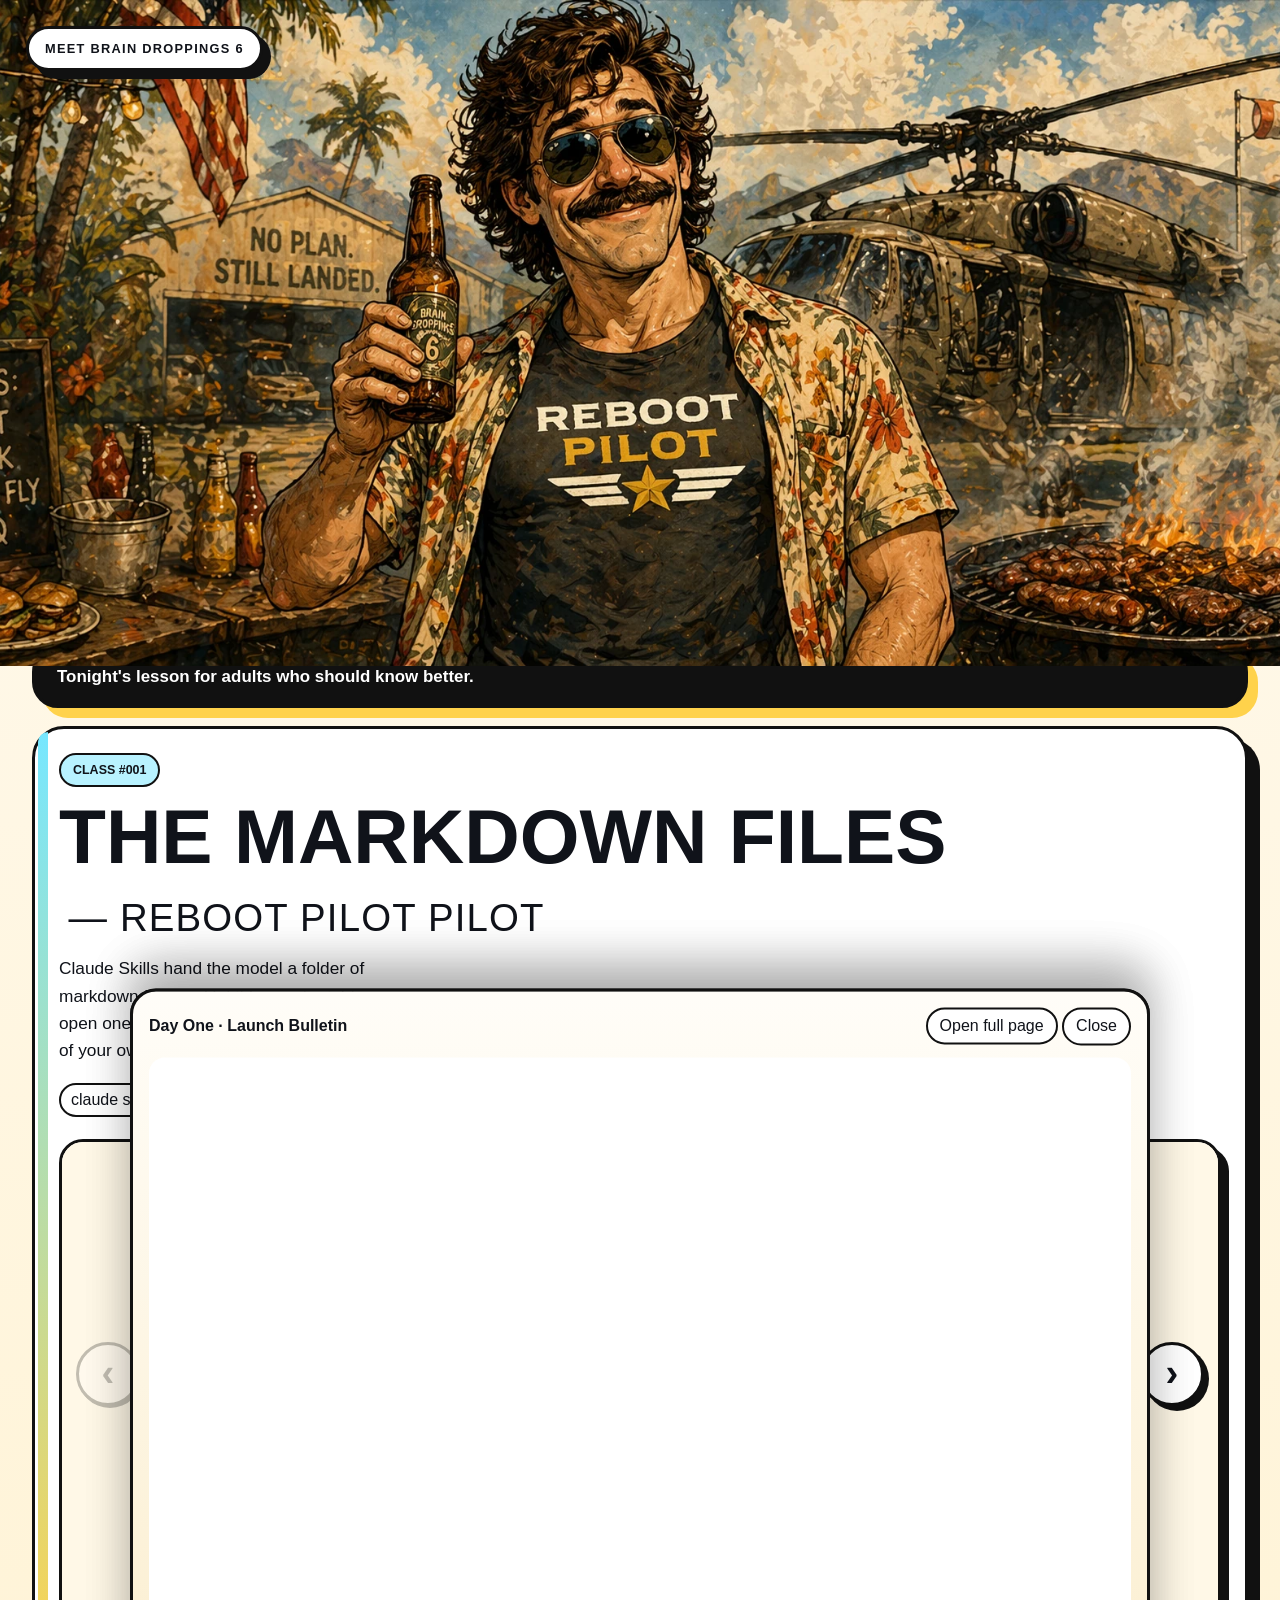
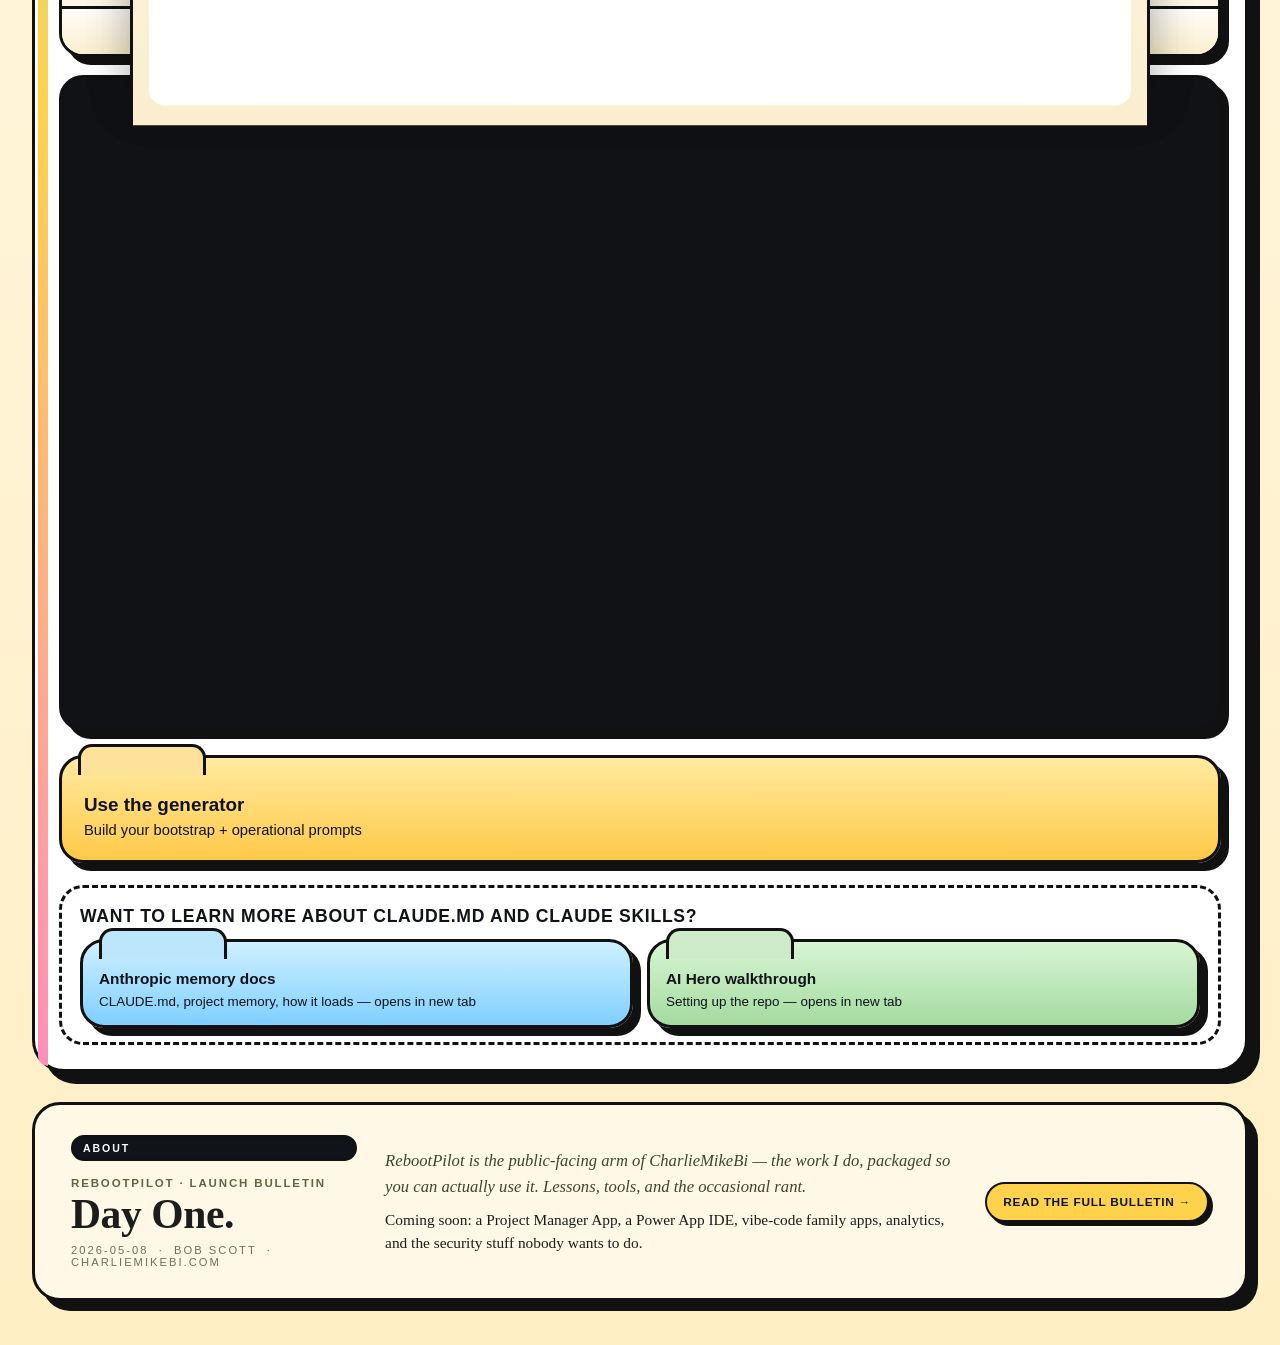
==== commit f01c3e55: "title: drop gold pill, use Reboot Pilot Pilot in slightly smaller black inline text" ====
--- a/index.html
+++ b/index.html
@@ -20,7 +20,7 @@
   <section class="layout">
     <article class="lesson-card">
       <span class="eyebrow">Class #001</span>
-      <h1>The Markdown Files <span class="h1-mark">&mdash; RebootPilot</span></h1>
+      <h1>The Markdown Files <span class="h1-mark">&mdash; Reboot Pilot Pilot</span></h1>
       <p class="lede">Claude Skills hand the model a folder of markdown files and let it loose. Tonight we open one, see why it works, and build one of your own.</p>
       <div class="meta-row">
         <span>claude skills</span><span>llm</span><span>difficulty 2/5</span>
--- a/styles.css
+++ b/styles.css
@@ -1 +1 @@
-:root{--ink:#10131a;--paper:#fff8e7;--pink:#ff8fba;--sky:#77e7ff;--gold:#ffd24b;--line:#111;--shadow:12px 12px 0 #111}*{box-sizing:border-box}body{margin:0;background:linear-gradient(180deg,#fffaf0,#ffefc5);color:var(--ink);font-family:"Trebuchet MS",Verdana,sans-serif}.hero{position:relative}.hero-image{display:block;width:100%;height:74vh;object-fit:cover}.hero-mark{position:absolute;left:26px;top:26px;padding:12px 16px;border:3px solid var(--line);border-radius:999px;background:#fff;box-shadow:8px 8px 0 var(--line);font-size:.8rem;font-weight:900;text-transform:uppercase;letter-spacing:.1em}.deck{width:min(95%,1240px);margin:-20px auto 44px;display:grid;gap:18px}.headline-card{padding:18px 22px;border:3px solid var(--line);border-radius:26px;background:#111;color:#fff;box-shadow:10px 10px 0 var(--gold);font-size:1.06rem;font-weight:800}.layout{display:grid;grid-template-columns:1fr;gap:22px}.lesson-card,.bubble,.notebook-sheet{background:#fff;border:3px solid var(--line)}.lesson-card{padding:24px;border-radius:32px;box-shadow:var(--shadow);position:relative}.lesson-card::before{content:"";position:absolute;inset:3px auto 3px 3px;width:10px;background:linear-gradient(180deg,var(--sky),var(--gold),var(--pink));border-radius:29px 0 0 29px}.eyebrow{display:inline-flex;padding:8px 12px;border:2px solid var(--line);border-radius:999px;background:#b8f2ff;font-size:.78rem;font-weight:900;text-transform:uppercase}.lesson-card h1{margin:16px 0 10px;font-family:Impact,Haettenschweiler,"Arial Narrow Bold",sans-serif;font-size:clamp(3rem,6vw,5rem);line-height:.88;text-transform:uppercase}.lesson-card h1 .h1-mark{display:inline-block;font-family:"Trebuchet MS",Verdana,sans-serif;font-size:.32em;font-weight:700;letter-spacing:.08em;text-transform:uppercase;color:#3e4729;vertical-align:middle;margin-left:.5em;padding:6px 12px;border:2px solid var(--line);border-radius:999px;background:var(--gold)}.lede{max-width:34ch;font-size:1.08rem;line-height:1.58}.meta-row{display:flex;flex-wrap:wrap;gap:8px;margin:18px 0}.meta-row span{padding:6px 10px;border:2px solid var(--line);border-radius:999px;background:#fff}.folder-row{display:grid;grid-template-columns:repeat(auto-fit,minmax(220px,1fr));gap:14px;margin-top:20px}.folder{position:relative;display:block;padding:30px 18px 18px;border:3px solid var(--line);border-radius:24px;text-align:left;background:#fff;color:var(--ink);text-decoration:none;font:inherit;cursor:pointer;box-shadow:8px 8px 0 var(--line)}.folder::before{content:"";position:absolute;top:-14px;left:16px;width:122px;height:28px;border:3px solid var(--line);border-bottom:none;border-radius:14px 14px 0 0}.folder strong{display:block;font-size:1.05rem}.folder span{display:block;margin-top:6px;font-size:.92rem}.folder--video{background:linear-gradient(180deg,#ffdce8,#ffabc8)}.folder--video::before{background:#ffd7e5}.folder--tool{background:linear-gradient(180deg,#ffeaa1,#ffc948)}.folder--tool::before{background:#ffe29a}.folder--docs{background:linear-gradient(180deg,#cef0ff,#7fcfff)}.folder--docs::before{background:#bce6fa}.folder--ref{background:linear-gradient(180deg,#d8f5d4,#a4dba0)}.folder--ref::before{background:#cdebc8}.video-stage{display:none;margin-top:18px;padding:16px;border:3px dashed var(--line);border-radius:24px;background:linear-gradient(135deg,#d7fbff,#fff4ba,#ffd7e8)}.video-stage.is-open{display:block}.stage-bar,.notebook-tabs{display:flex;justify-content:space-between;gap:10px;align-items:center;margin-bottom:12px}.stage-bar button,.notebook-tabs button,.notebook-tabs a{padding:8px 12px;border-radius:999px;border:2px solid var(--line);background:#fff;color:var(--ink);text-decoration:none;font:inherit;cursor:pointer}.video-placeholder{aspect-ratio:16/9;border:3px solid var(--line);border-radius:20px;background:rgba(255,255,255,.55);display:flex;align-items:center;justify-content:center;text-align:center;font-weight:800}.side-column{display:grid;gap:14px}.about-band{margin-top:8px}.bubble{padding:18px;border-radius:24px;box-shadow:10px 10px 0 var(--line)}.bubble strong{display:block;margin-bottom:8px;font-size:.8rem;text-transform:uppercase}.bubble p{margin:0;line-height:1.6}.bubble--pink{background:#ffe3ee}.bubble--sky{background:#d8f8ff}.notebook{position:fixed;left:0;right:0;bottom:0;z-index:30;padding:12px;transform:translateY(110%);transition:transform .55s cubic-bezier(.16,1,.3,1);will-change:transform;pointer-events:none}.notebook.is-open{transform:translateY(0);pointer-events:auto}.drawer-scrim{position:fixed;inset:0;background:rgba(16,19,26,.55);opacity:0;transition:opacity .3s ease;z-index:25;cursor:pointer}.drawer-scrim.is-visible{opacity:1}body.drawer-open{overflow:hidden}.notebook-sheet{width:min(1020px,100%);margin:0 auto;border-radius:26px 26px 0 0;box-shadow:0 -24px 46px rgba(0,0,0,.18);padding:16px;background:linear-gradient(180deg,#fffdf8,#fbeecf)}.notebook-sheet iframe{width:100%;height:min(72vh,760px);border:0;border-radius:16px;background:#fff}.comic{margin:22px 0 6px;padding:0;border:3px solid var(--line);border-radius:24px;overflow:hidden;background:#fff;box-shadow:8px 8px 0 var(--line)}.comic-carousel{padding:0}.carousel-stage{display:grid;grid-template-columns:auto 1fr auto;align-items:center;gap:14px;padding:16px 14px;background:var(--paper)}.carousel-track-wrap{position:relative;overflow:hidden;border-radius:14px;min-width:0}.carousel-track{display:flex;width:100%;transition:transform .45s cubic-bezier(.16,1,.3,1);will-change:transform}.carousel-slide{flex:0 0 100%;display:flex;align-items:center;justify-content:center;background:var(--paper);min-height:0}.carousel-slide img{display:block;max-width:100%;max-height:48vh;width:auto;height:auto;background:var(--paper)}.carousel-banner{position:absolute;top:14px;left:14px;padding:8px 14px;border:3px solid var(--line);border-radius:999px;background:#111;color:var(--gold);font-family:Impact,Haettenschweiler,"Arial Narrow Bold",sans-serif;font-size:.92rem;letter-spacing:.16em;text-transform:uppercase;box-shadow:3px 3px 0 var(--line);z-index:5;pointer-events:none}.carousel-banner[hidden]{display:none}.carousel-btn{width:64px;height:64px;border:3px solid var(--line);border-radius:999px;background:#fff;font-size:2.4rem;font-weight:900;cursor:pointer;box-shadow:5px 5px 0 var(--line);font-family:inherit;line-height:1;display:flex;align-items:center;justify-content:center;color:var(--ink);transition:transform .15s ease,background .15s ease;flex-shrink:0;padding:0}.carousel-btn:hover:not(:disabled){background:var(--gold);transform:scale(1.06)}.carousel-btn:disabled{opacity:.25;cursor:not-allowed;box-shadow:2px 2px 0 var(--line)}.carousel-foot{display:flex;justify-content:center;align-items:center;gap:18px;padding:14px 22px;border-top:3px solid var(--line);background:linear-gradient(180deg,#fffdf8,#fbeecf)}.carousel-counter{font-weight:800;font-size:.95rem}.carousel-dots{display:flex;gap:10px}.carousel-dots button{width:14px;height:14px;border-radius:50%;border:2px solid var(--line);background:#fff;cursor:pointer;padding:0;transition:transform .15s ease,background .15s ease}.carousel-dots button:hover{transform:scale(1.2)}.carousel-dots button[aria-current="true"]{background:var(--gold)}@media(max-width:540px){.carousel-stage{gap:8px;padding:12px 8px}.carousel-btn{width:48px;height:48px;font-size:1.9rem}.carousel-banner{font-size:.82rem;padding:6px 12px}.carousel-foot{padding:12px 14px;gap:10px}.carousel-slide img{max-height:55vh}}.lesson-video{margin:18px 0 6px;padding:0;border:3px solid var(--line);border-radius:24px;overflow:hidden;background:#101216;box-shadow:8px 8px 0 var(--line)}.lesson-video .video-placeholder{aspect-ratio:16/9;border:0;border-radius:0;background:linear-gradient(135deg,#1a1f2b,#0c0f15);color:#9aa6b6;display:flex;align-items:center;justify-content:center;text-align:center;font-weight:800;letter-spacing:.04em}.lesson-video iframe{display:block;width:100%;aspect-ratio:16/9;border:0}.folder-row--main{grid-template-columns:1fr;margin-top:24px}.folder-row--main .folder{padding:36px 22px 22px}.folder-row--main .folder strong{font-size:1.18rem}.learn-more{margin-top:22px;padding:18px 18px 14px;border:3px dashed var(--line);border-radius:24px;background:rgba(255,255,255,.55)}.learn-more-title{margin:0 0 12px;font-family:Impact,Haettenschweiler,"Arial Narrow Bold",sans-serif;font-size:1.1rem;letter-spacing:.04em;text-transform:uppercase;color:var(--ink)}.folder-row--learn{grid-template-columns:repeat(auto-fit,minmax(220px,1fr));margin-top:0}.folder-row--learn .folder{padding:28px 16px 16px}.folder-row--learn .folder strong{font-size:.96rem}.folder-row--learn .folder span{font-size:.84rem}.bulletin-tag{display:inline-block;margin-bottom:10px;padding:5px 10px;border:2px solid var(--line);border-radius:999px;background:var(--ink);color:#fff;font-family:"Helvetica Neue",Arial,sans-serif;font-size:.66rem;font-weight:900;text-transform:uppercase;letter-spacing:.18em}.bulletin{padding:30px 36px;background:var(--paper);border:3px solid var(--line);border-radius:28px;box-shadow:10px 10px 0 var(--line);font-family:"Iowan Old Style","Palatino Linotype",Georgia,serif;color:#1c1c1a;display:grid;grid-template-columns:minmax(220px,1fr) 2fr auto;gap:28px;align-items:center}.bulletin-mast{display:flex;flex-direction:column;gap:6px}.bulletin-kicker{font-family:"Helvetica Neue",Arial,sans-serif;font-weight:800;text-transform:uppercase;letter-spacing:.16em;font-size:.72rem;color:#5d6840;margin:0}.bulletin-headline{font-family:"Iowan Old Style","Palatino Linotype",Georgia,serif;font-size:2.6rem;line-height:.95;letter-spacing:-.01em;font-weight:800;margin:0;text-transform:none;color:#1c1c1a}.bulletin-meta{font-family:"Helvetica Neue",Arial,sans-serif;font-size:.7rem;text-transform:uppercase;letter-spacing:.18em;color:#3e4729;margin:4px 0 0;opacity:.75}.bulletin-body{display:flex;flex-direction:column;gap:8px}.bulletin-lede{font-style:italic;font-size:1.04rem;line-height:1.55;margin:0;color:#3e4729}.bulletin-tease{font-size:.96rem;line-height:1.55;margin:0}.bulletin-link{display:inline-block;justify-self:end;padding:11px 16px;border:2px solid var(--line);border-radius:999px;background:var(--gold);color:var(--ink);text-decoration:none;font-family:"Helvetica Neue",Arial,sans-serif;font-weight:800;text-transform:uppercase;letter-spacing:.06em;font-size:.74rem;box-shadow:4px 4px 0 var(--line);white-space:nowrap}.bulletin-link:hover{background:var(--pink)}@media(max-width:920px){.bulletin{grid-template-columns:1fr;gap:18px;padding:22px}.bulletin-headline{font-size:2rem}.bulletin-link{justify-self:start}}@media(max-width:920px){.layout,.folder-row{grid-template-columns:1fr}.hero-mark{left:20px;top:20px}.bulletin-headline{font-size:2rem}}
+:root{--ink:#10131a;--paper:#fff8e7;--pink:#ff8fba;--sky:#77e7ff;--gold:#ffd24b;--line:#111;--shadow:12px 12px 0 #111}*{box-sizing:border-box}body{margin:0;background:linear-gradient(180deg,#fffaf0,#ffefc5);color:var(--ink);font-family:"Trebuchet MS",Verdana,sans-serif}.hero{position:relative}.hero-image{display:block;width:100%;height:74vh;object-fit:cover}.hero-mark{position:absolute;left:26px;top:26px;padding:12px 16px;border:3px solid var(--line);border-radius:999px;background:#fff;box-shadow:8px 8px 0 var(--line);font-size:.8rem;font-weight:900;text-transform:uppercase;letter-spacing:.1em}.deck{width:min(95%,1240px);margin:-20px auto 44px;display:grid;gap:18px}.headline-card{padding:18px 22px;border:3px solid var(--line);border-radius:26px;background:#111;color:#fff;box-shadow:10px 10px 0 var(--gold);font-size:1.06rem;font-weight:800}.layout{display:grid;grid-template-columns:1fr;gap:22px}.lesson-card,.bubble,.notebook-sheet{background:#fff;border:3px solid var(--line)}.lesson-card{padding:24px;border-radius:32px;box-shadow:var(--shadow);position:relative}.lesson-card::before{content:"";position:absolute;inset:3px auto 3px 3px;width:10px;background:linear-gradient(180deg,var(--sky),var(--gold),var(--pink));border-radius:29px 0 0 29px}.eyebrow{display:inline-flex;padding:8px 12px;border:2px solid var(--line);border-radius:999px;background:#b8f2ff;font-size:.78rem;font-weight:900;text-transform:uppercase}.lesson-card h1{margin:16px 0 10px;font-family:Impact,Haettenschweiler,"Arial Narrow Bold",sans-serif;font-size:clamp(3rem,6vw,5rem);line-height:.88;text-transform:uppercase}.lesson-card h1 .h1-mark{font-family:inherit;font-size:.5em;font-weight:normal;letter-spacing:.03em;color:var(--ink);margin-left:.25em;white-space:nowrap}.lede{max-width:34ch;font-size:1.08rem;line-height:1.58}.meta-row{display:flex;flex-wrap:wrap;gap:8px;margin:18px 0}.meta-row span{padding:6px 10px;border:2px solid var(--line);border-radius:999px;background:#fff}.folder-row{display:grid;grid-template-columns:repeat(auto-fit,minmax(220px,1fr));gap:14px;margin-top:20px}.folder{position:relative;display:block;padding:30px 18px 18px;border:3px solid var(--line);border-radius:24px;text-align:left;background:#fff;color:var(--ink);text-decoration:none;font:inherit;cursor:pointer;box-shadow:8px 8px 0 var(--line)}.folder::before{content:"";position:absolute;top:-14px;left:16px;width:122px;height:28px;border:3px solid var(--line);border-bottom:none;border-radius:14px 14px 0 0}.folder strong{display:block;font-size:1.05rem}.folder span{display:block;margin-top:6px;font-size:.92rem}.folder--video{background:linear-gradient(180deg,#ffdce8,#ffabc8)}.folder--video::before{background:#ffd7e5}.folder--tool{background:linear-gradient(180deg,#ffeaa1,#ffc948)}.folder--tool::before{background:#ffe29a}.folder--docs{background:linear-gradient(180deg,#cef0ff,#7fcfff)}.folder--docs::before{background:#bce6fa}.folder--ref{background:linear-gradient(180deg,#d8f5d4,#a4dba0)}.folder--ref::before{background:#cdebc8}.video-stage{display:none;margin-top:18px;padding:16px;border:3px dashed var(--line);border-radius:24px;background:linear-gradient(135deg,#d7fbff,#fff4ba,#ffd7e8)}.video-stage.is-open{display:block}.stage-bar,.notebook-tabs{display:flex;justify-content:space-between;gap:10px;align-items:center;margin-bottom:12px}.stage-bar button,.notebook-tabs button,.notebook-tabs a{padding:8px 12px;border-radius:999px;border:2px solid var(--line);background:#fff;color:var(--ink);text-decoration:none;font:inherit;cursor:pointer}.video-placeholder{aspect-ratio:16/9;border:3px solid var(--line);border-radius:20px;background:rgba(255,255,255,.55);display:flex;align-items:center;justify-content:center;text-align:center;font-weight:800}.side-column{display:grid;gap:14px}.about-band{margin-top:8px}.bubble{padding:18px;border-radius:24px;box-shadow:10px 10px 0 var(--line)}.bubble strong{display:block;margin-bottom:8px;font-size:.8rem;text-transform:uppercase}.bubble p{margin:0;line-height:1.6}.bubble--pink{background:#ffe3ee}.bubble--sky{background:#d8f8ff}.notebook{position:fixed;left:0;right:0;bottom:0;z-index:30;padding:12px;transform:translateY(110%);transition:transform .55s cubic-bezier(.16,1,.3,1);will-change:transform;pointer-events:none}.notebook.is-open{transform:translateY(0);pointer-events:auto}.drawer-scrim{position:fixed;inset:0;background:rgba(16,19,26,.55);opacity:0;transition:opacity .3s ease;z-index:25;cursor:pointer}.drawer-scrim.is-visible{opacity:1}body.drawer-open{overflow:hidden}.notebook-sheet{width:min(1020px,100%);margin:0 auto;border-radius:26px 26px 0 0;box-shadow:0 -24px 46px rgba(0,0,0,.18);padding:16px;background:linear-gradient(180deg,#fffdf8,#fbeecf)}.notebook-sheet iframe{width:100%;height:min(72vh,760px);border:0;border-radius:16px;background:#fff}.comic{margin:22px 0 6px;padding:0;border:3px solid var(--line);border-radius:24px;overflow:hidden;background:#fff;box-shadow:8px 8px 0 var(--line)}.comic-carousel{padding:0}.carousel-stage{display:grid;grid-template-columns:auto 1fr auto;align-items:center;gap:14px;padding:16px 14px;background:var(--paper)}.carousel-track-wrap{position:relative;overflow:hidden;border-radius:14px;min-width:0}.carousel-track{display:flex;width:100%;transition:transform .45s cubic-bezier(.16,1,.3,1);will-change:transform}.carousel-slide{flex:0 0 100%;display:flex;align-items:center;justify-content:center;background:var(--paper);min-height:0}.carousel-slide img{display:block;max-width:100%;max-height:48vh;width:auto;height:auto;background:var(--paper)}.carousel-banner{position:absolute;top:14px;left:14px;padding:8px 14px;border:3px solid var(--line);border-radius:999px;background:#111;color:var(--gold);font-family:Impact,Haettenschweiler,"Arial Narrow Bold",sans-serif;font-size:.92rem;letter-spacing:.16em;text-transform:uppercase;box-shadow:3px 3px 0 var(--line);z-index:5;pointer-events:none}.carousel-banner[hidden]{display:none}.carousel-btn{width:64px;height:64px;border:3px solid var(--line);border-radius:999px;background:#fff;font-size:2.4rem;font-weight:900;cursor:pointer;box-shadow:5px 5px 0 var(--line);font-family:inherit;line-height:1;display:flex;align-items:center;justify-content:center;color:var(--ink);transition:transform .15s ease,background .15s ease;flex-shrink:0;padding:0}.carousel-btn:hover:not(:disabled){background:var(--gold);transform:scale(1.06)}.carousel-btn:disabled{opacity:.25;cursor:not-allowed;box-shadow:2px 2px 0 var(--line)}.carousel-foot{display:flex;justify-content:center;align-items:center;gap:18px;padding:14px 22px;border-top:3px solid var(--line);background:linear-gradient(180deg,#fffdf8,#fbeecf)}.carousel-counter{font-weight:800;font-size:.95rem}.carousel-dots{display:flex;gap:10px}.carousel-dots button{width:14px;height:14px;border-radius:50%;border:2px solid var(--line);background:#fff;cursor:pointer;padding:0;transition:transform .15s ease,background .15s ease}.carousel-dots button:hover{transform:scale(1.2)}.carousel-dots button[aria-current="true"]{background:var(--gold)}@media(max-width:540px){.carousel-stage{gap:8px;padding:12px 8px}.carousel-btn{width:48px;height:48px;font-size:1.9rem}.carousel-banner{font-size:.82rem;padding:6px 12px}.carousel-foot{padding:12px 14px;gap:10px}.carousel-slide img{max-height:55vh}}.lesson-video{margin:18px 0 6px;padding:0;border:3px solid var(--line);border-radius:24px;overflow:hidden;background:#101216;box-shadow:8px 8px 0 var(--line)}.lesson-video .video-placeholder{aspect-ratio:16/9;border:0;border-radius:0;background:linear-gradient(135deg,#1a1f2b,#0c0f15);color:#9aa6b6;display:flex;align-items:center;justify-content:center;text-align:center;font-weight:800;letter-spacing:.04em}.lesson-video iframe{display:block;width:100%;aspect-ratio:16/9;border:0}.folder-row--main{grid-template-columns:1fr;margin-top:24px}.folder-row--main .folder{padding:36px 22px 22px}.folder-row--main .folder strong{font-size:1.18rem}.learn-more{margin-top:22px;padding:18px 18px 14px;border:3px dashed var(--line);border-radius:24px;background:rgba(255,255,255,.55)}.learn-more-title{margin:0 0 12px;font-family:Impact,Haettenschweiler,"Arial Narrow Bold",sans-serif;font-size:1.1rem;letter-spacing:.04em;text-transform:uppercase;color:var(--ink)}.folder-row--learn{grid-template-columns:repeat(auto-fit,minmax(220px,1fr));margin-top:0}.folder-row--learn .folder{padding:28px 16px 16px}.folder-row--learn .folder strong{font-size:.96rem}.folder-row--learn .folder span{font-size:.84rem}.bulletin-tag{display:inline-block;margin-bottom:10px;padding:5px 10px;border:2px solid var(--line);border-radius:999px;background:var(--ink);color:#fff;font-family:"Helvetica Neue",Arial,sans-serif;font-size:.66rem;font-weight:900;text-transform:uppercase;letter-spacing:.18em}.bulletin{padding:30px 36px;background:var(--paper);border:3px solid var(--line);border-radius:28px;box-shadow:10px 10px 0 var(--line);font-family:"Iowan Old Style","Palatino Linotype",Georgia,serif;color:#1c1c1a;display:grid;grid-template-columns:minmax(220px,1fr) 2fr auto;gap:28px;align-items:center}.bulletin-mast{display:flex;flex-direction:column;gap:6px}.bulletin-kicker{font-family:"Helvetica Neue",Arial,sans-serif;font-weight:800;text-transform:uppercase;letter-spacing:.16em;font-size:.72rem;color:#5d6840;margin:0}.bulletin-headline{font-family:"Iowan Old Style","Palatino Linotype",Georgia,serif;font-size:2.6rem;line-height:.95;letter-spacing:-.01em;font-weight:800;margin:0;text-transform:none;color:#1c1c1a}.bulletin-meta{font-family:"Helvetica Neue",Arial,sans-serif;font-size:.7rem;text-transform:uppercase;letter-spacing:.18em;color:#3e4729;margin:4px 0 0;opacity:.75}.bulletin-body{display:flex;flex-direction:column;gap:8px}.bulletin-lede{font-style:italic;font-size:1.04rem;line-height:1.55;margin:0;color:#3e4729}.bulletin-tease{font-size:.96rem;line-height:1.55;margin:0}.bulletin-link{display:inline-block;justify-self:end;padding:11px 16px;border:2px solid var(--line);border-radius:999px;background:var(--gold);color:var(--ink);text-decoration:none;font-family:"Helvetica Neue",Arial,sans-serif;font-weight:800;text-transform:uppercase;letter-spacing:.06em;font-size:.74rem;box-shadow:4px 4px 0 var(--line);white-space:nowrap}.bulletin-link:hover{background:var(--pink)}@media(max-width:920px){.bulletin{grid-template-columns:1fr;gap:18px;padding:22px}.bulletin-headline{font-size:2rem}.bulletin-link{justify-self:start}}@media(max-width:920px){.layout,.folder-row{grid-template-columns:1fr}.hero-mark{left:20px;top:20px}.bulletin-headline{font-size:2rem}}
